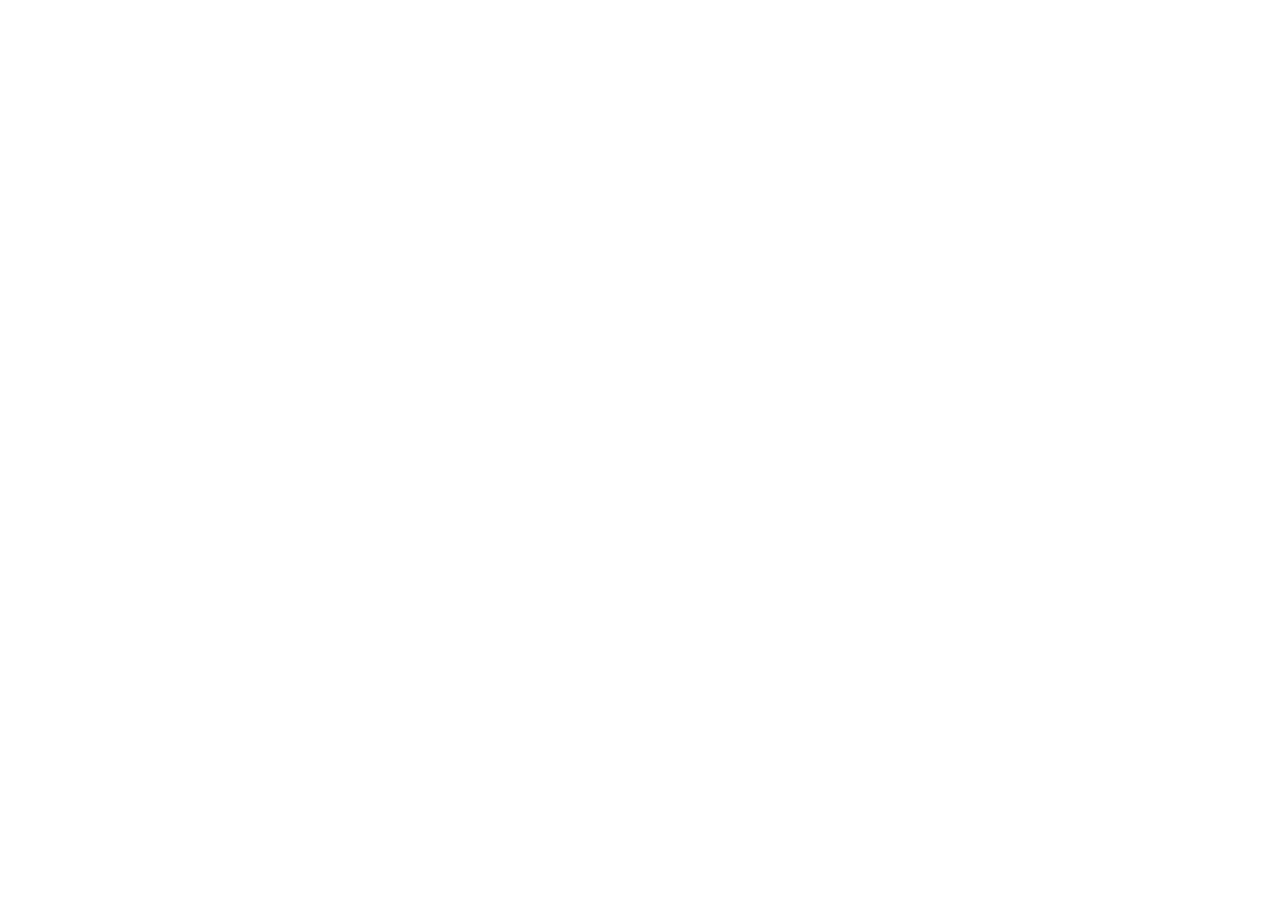
==== about.html @ 0ed460b7 "Init : création du dépôt, arborescence des fichiers et structure HTML de base" ====
<!DOCTYPE html>
<html lang="en">
<head>
    <meta charset="UTF-8">
    <meta name="viewport" content="width=device-width, initial-scale=1.0">
    <title>AfriTalent about</title>
    <link rel="stylesheet" href="https://cdn.jsdelivr.net/npm/bootstrap@5.3.8/dist/css/bootstrap.min.css">

</head>
<body>
      

    <script src="https://cdn.jsdelivr.net/npm/bootstrap@5.3.8/dist/js/bootstrap.bundle.min.js"></script>

    <script src="js/main.js"></script>
</body>
</html>
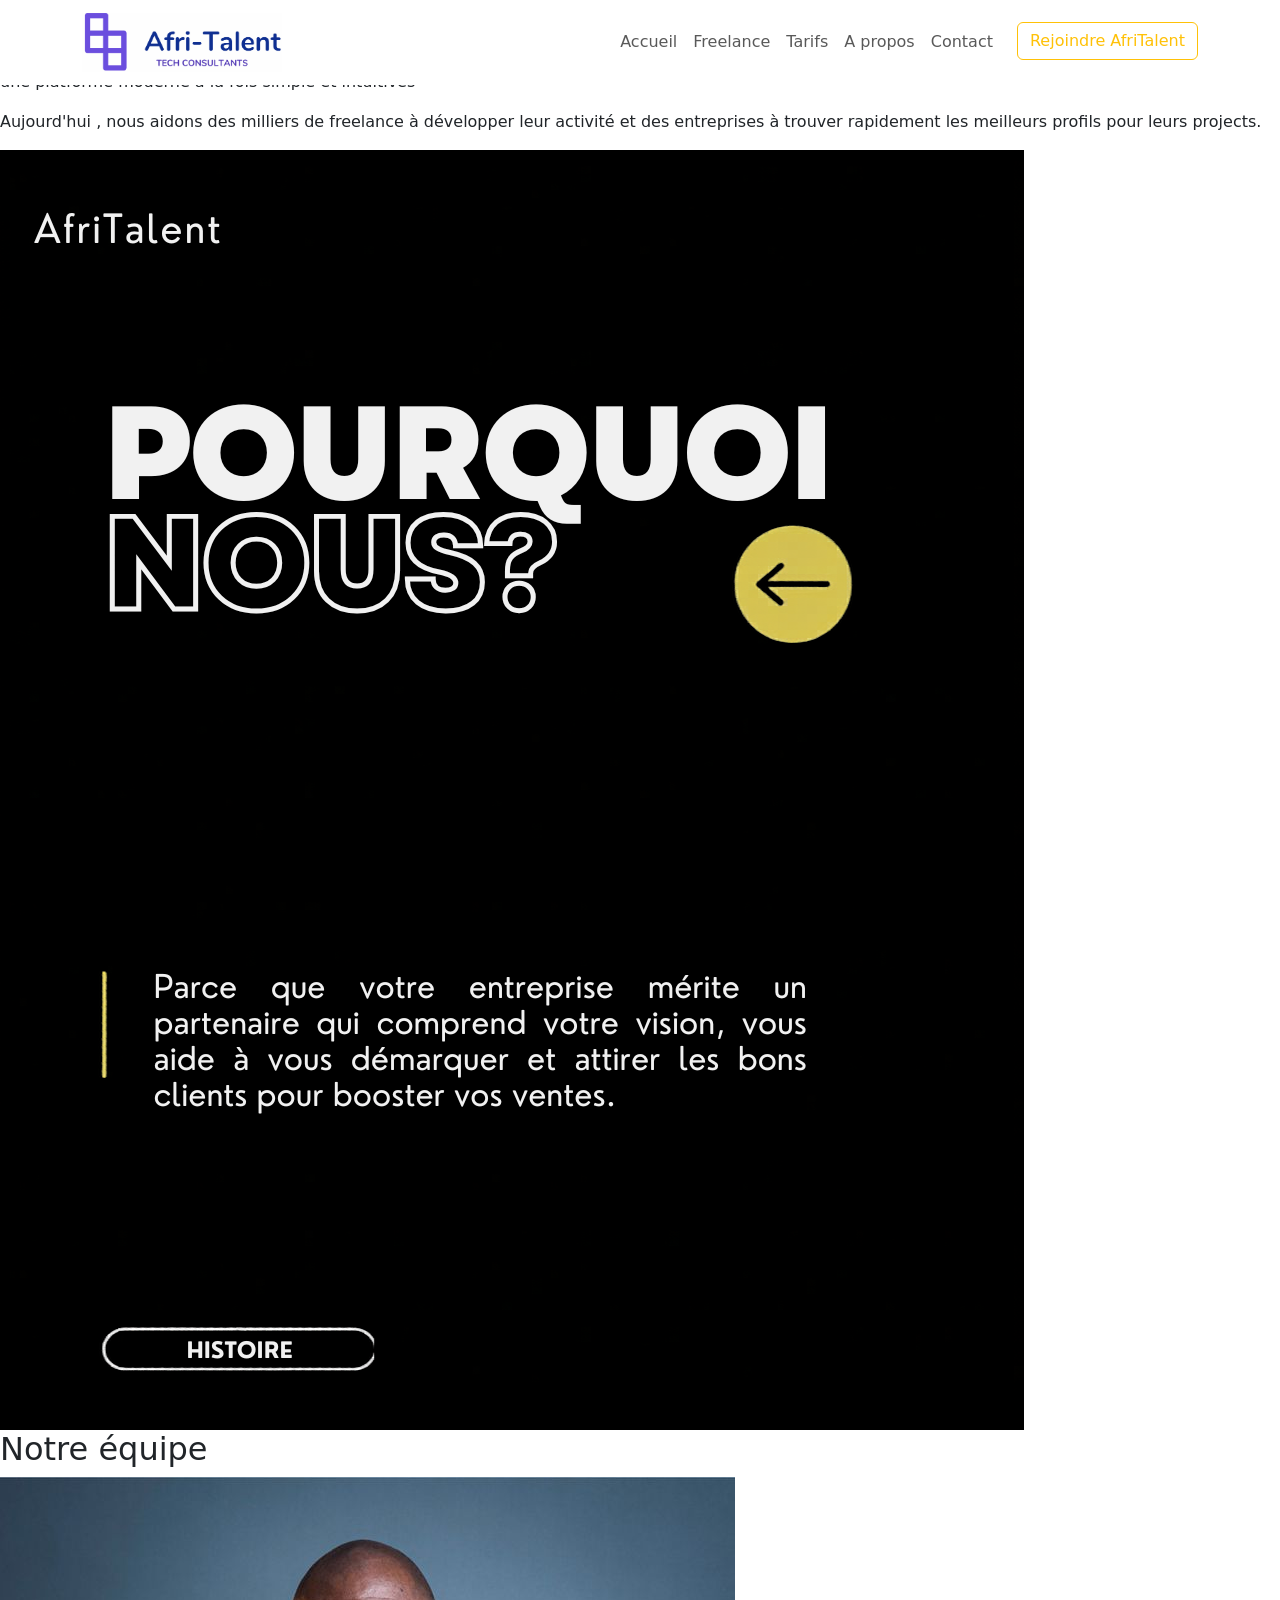
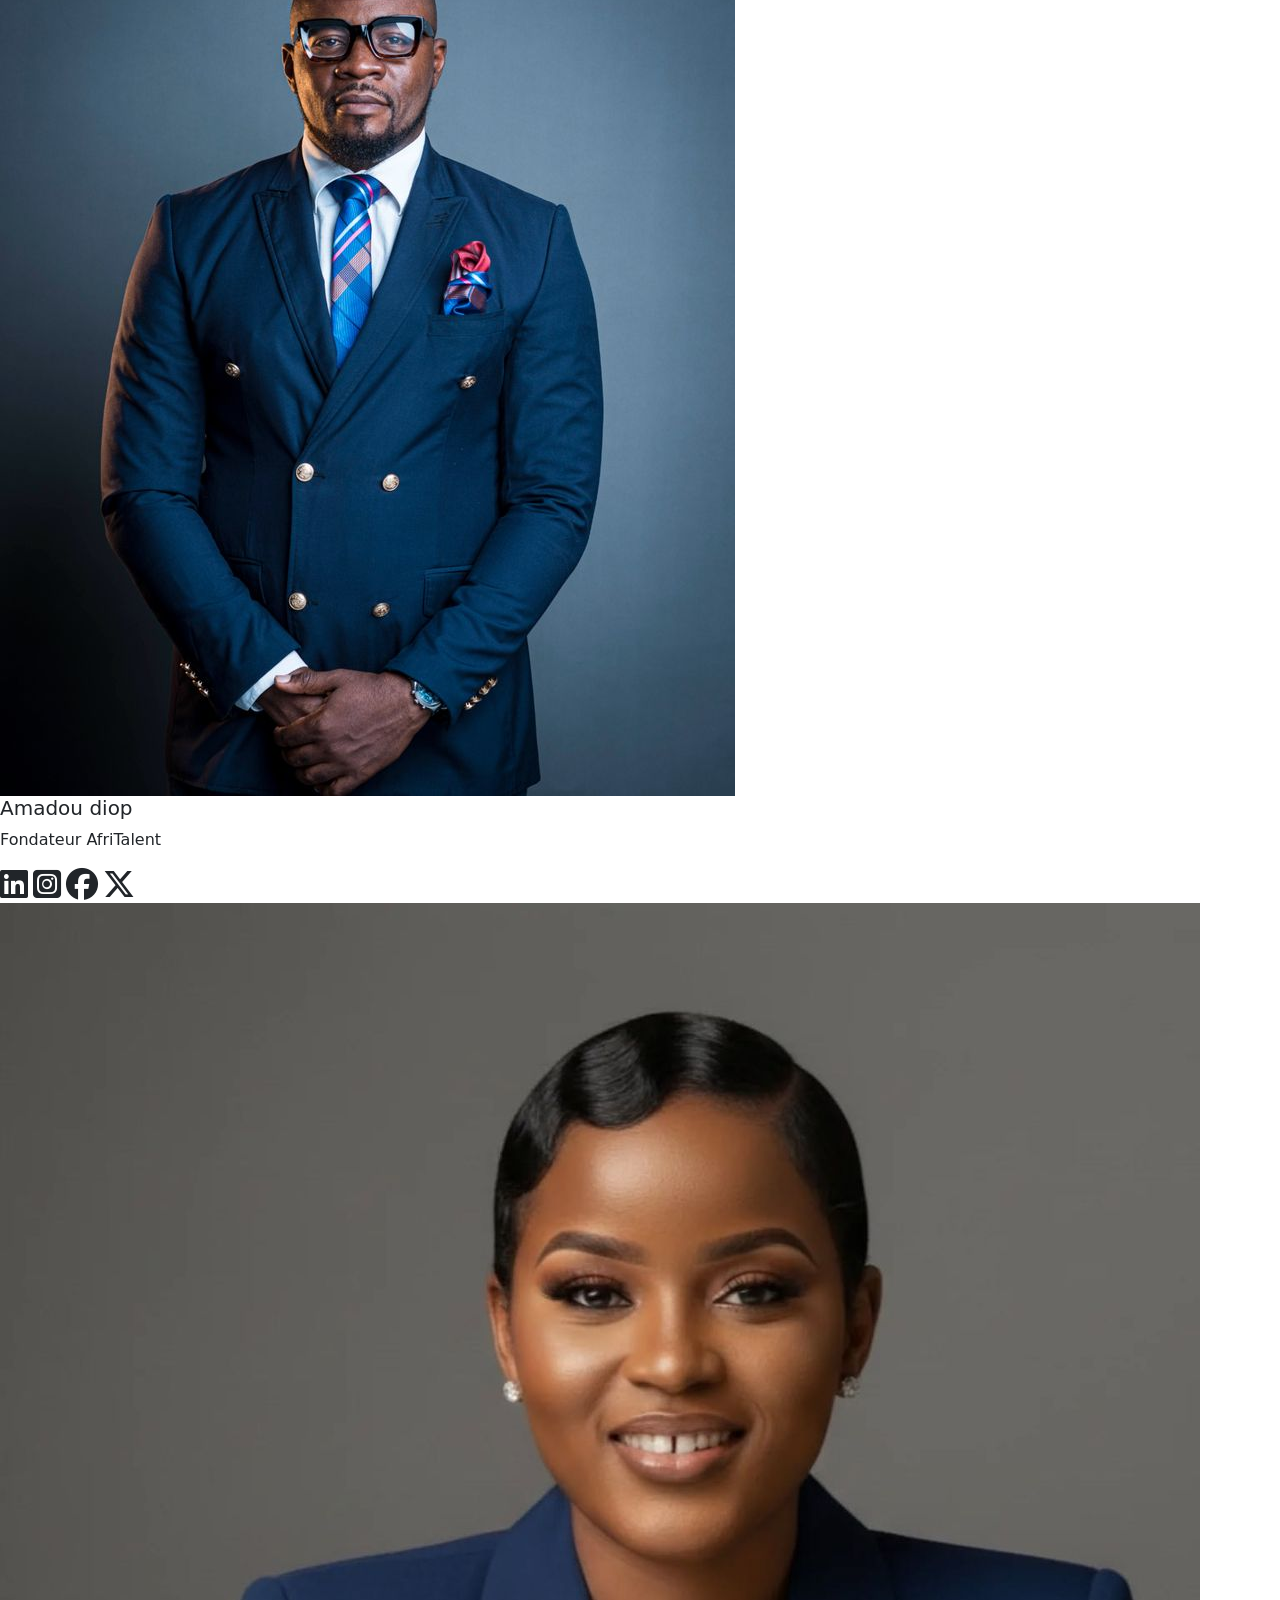
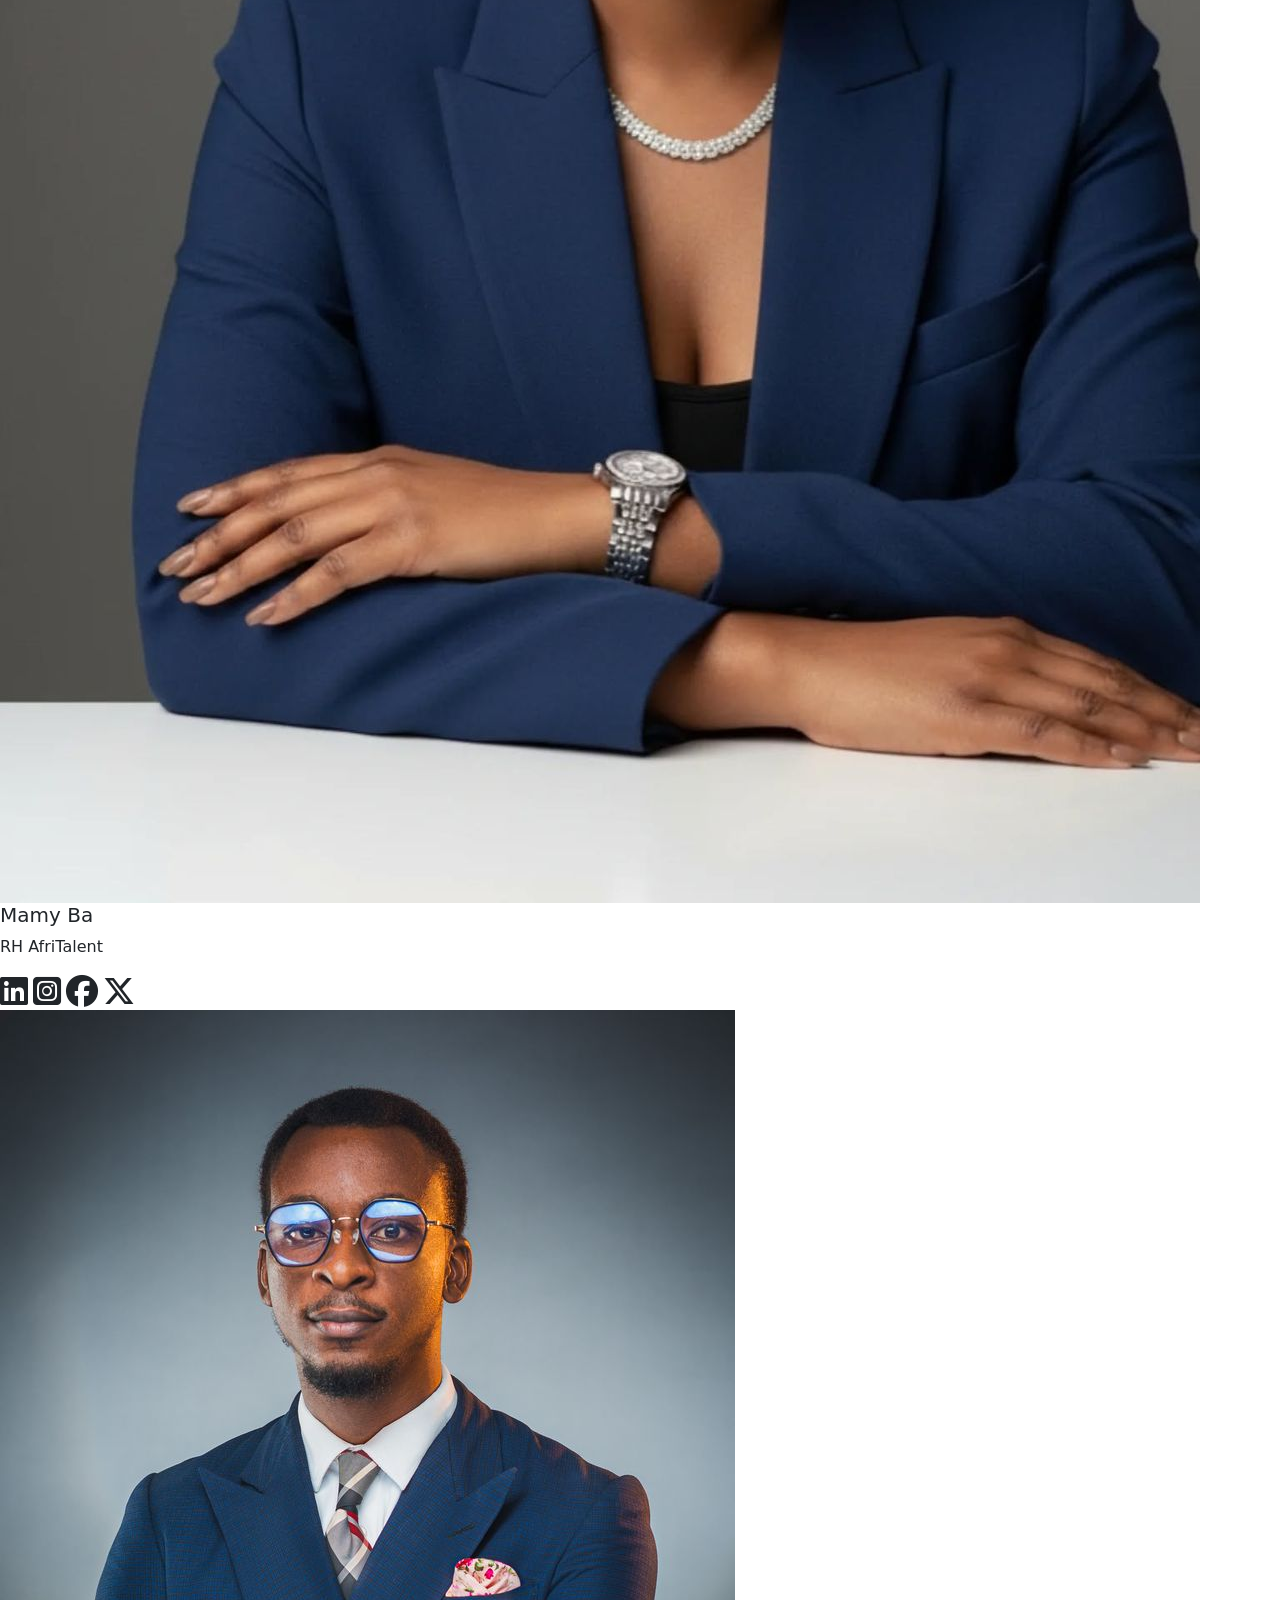
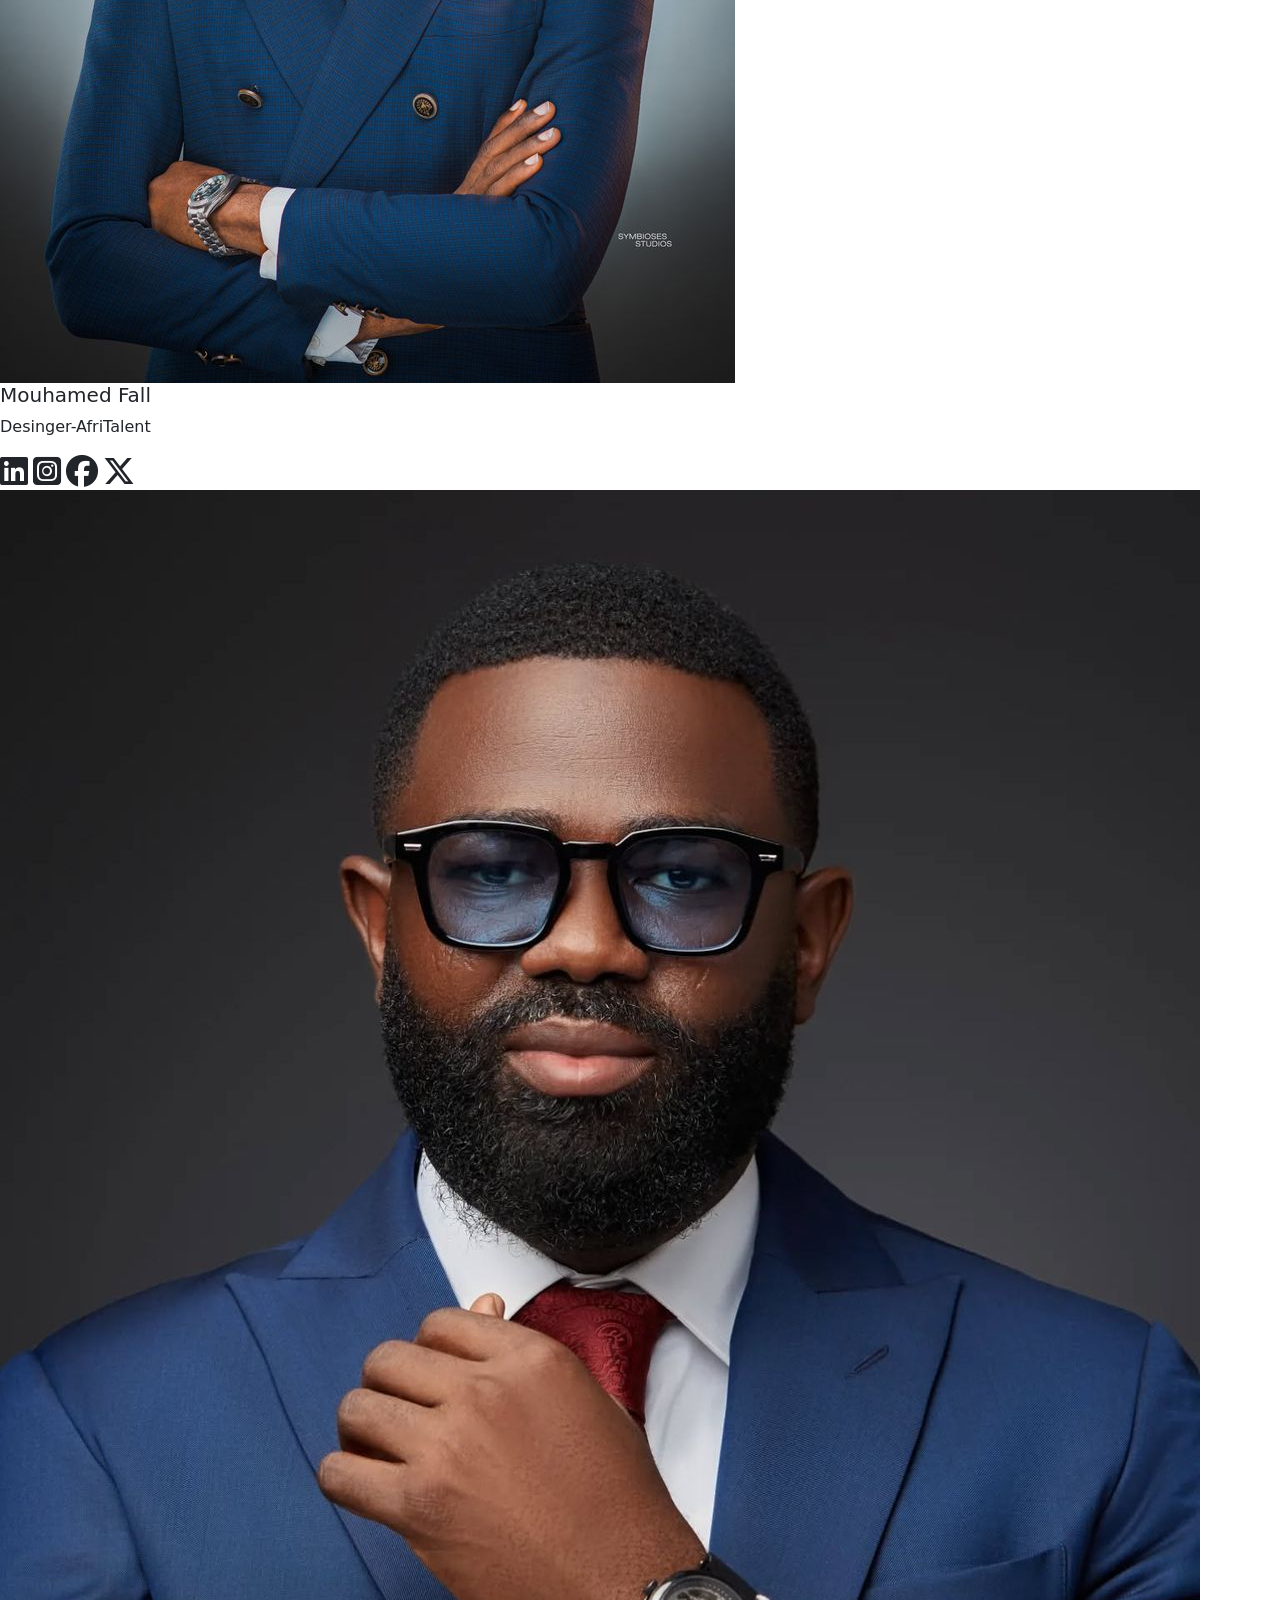
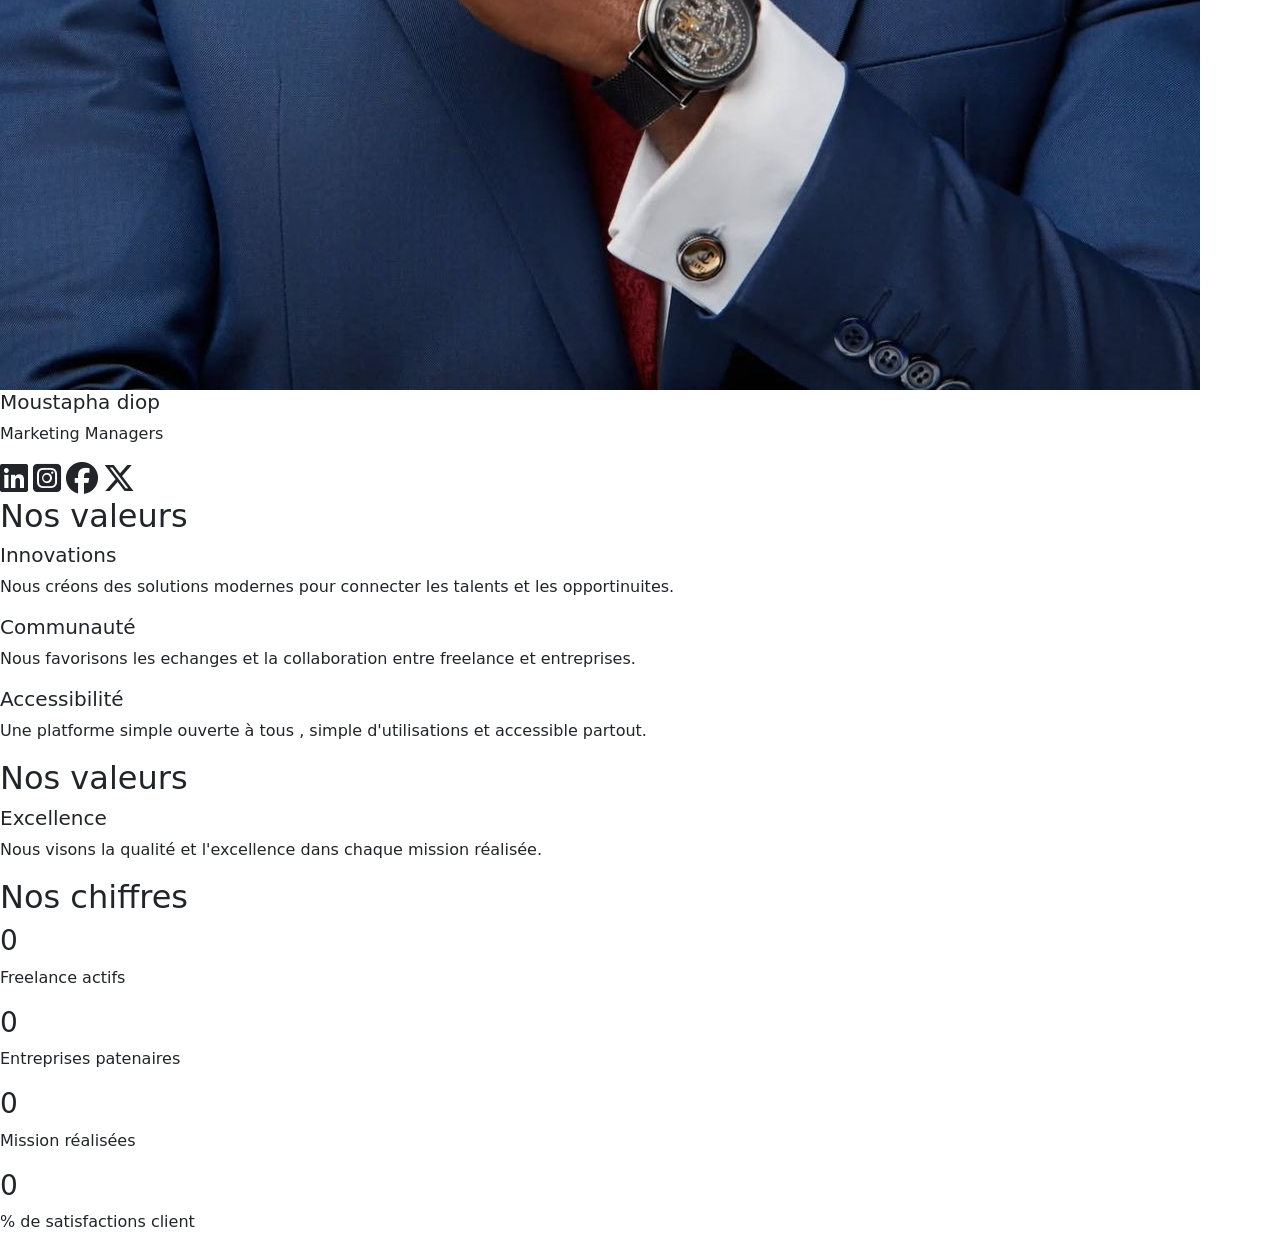
==== commit f9a03e86: "HTML: structure complete des 5 pages avec sections et contenu texte" ====
--- a/about.html
+++ b/about.html
@@ -1,17 +1,148 @@
 <!DOCTYPE html>
 <html lang="en">
+
 <head>
     <meta charset="UTF-8">
     <meta name="viewport" content="width=device-width, initial-scale=1.0">
     <title>AfriTalent about</title>
     <link rel="stylesheet" href="https://cdn.jsdelivr.net/npm/bootstrap@5.3.8/dist/css/bootstrap.min.css">
+    <link rel="stylesheet" href="https://cdnjs.cloudflare.com/ajax/libs/font-awesome/6.5.0/css/all.min.css">
+    <link rel="stylesheet" href="css/style.css">
+
 
 </head>
+<header>
+    <nav class="navbar navbar-expand-lg navbar-white bg-white fixed-top">
+            <div class="container">
+                <a class="navbar-brand" href="index.html">
+                    <img src="image/Tech business purple logo.PNG" alt="logo" width="200px" height="auto">
+                </a>
+
+                <button class="navbar-toggler" type="button" data-bs-toggle="collapse" data-bs-target="#navMenu"
+                    aria-controls="navMenu" aria-expanded="false" aria-label="Toggle navigation">
+                    <span class="navbar-toggler-icon"></span>
+                </button>
+                <div class="collapse navbar-collapse" id="navMenu">
+                    <ul class="navbar-nav ms-auto">
+
+                        <li class="nav-item"><a class="nav-link" href="index.html">Accueil</a></li>
+                        <li class="nav-item"><a class="nav-link" href="freelance.html">Freelance</a></li>
+                        <li class="nav-item"><a class="nav-link" href="tarifs.html">Tarifs</a></li>
+                        <li class="nav-item"><a class="nav-link" href="about.html">A propos</a></li>
+                        <li class="nav-item"><a class="nav-link" href="contact.html">Contact</a></li>
+                        <li class="nav-itiem ms-3">
+                            <a href="index.html" class="btn btn-outline-warning">Rejoindre AfriTalent</a>
+                        </li>
+                    </ul>
+                </div>
+            </div>
+        </nav>
+</header>
+<main> 
+<section class="notre-histoire">
+        <div>
+            <h2>Notre Histoire</h2>
+            <p>AfriTalent est né d'une ambition simple : permettre aux freelance d'avoir plus d'opportunités. Face aux difficultés de Visibilité des freelance, nous avons crée une platforme moderne à la fois simple et intuitives</p>
+            <p>Aujourd'hui , nous aidons des milliers de freelance à développer leur activité et des entreprises à trouver rapidement les meilleurs profils pour leurs projects.</p>
+        </div>
+        <div>
+            <img src="image/AfriTalent.png" alt="">
+        </div>
+    </section>
+    <section class="team">
+        <h2>Notre équipe</h2>
+        <div>
+            <img src="image/profil m 2.0 2.jpg" alt="">
+            <h5>Amadou diop</h5>
+            <p> Fondateur AfriTalent  </p>
+            <div>
+                                    <i class="fa-brands fa-linkedin fa-2x"></i>
+                                    <i class="fa-brands fa-square-instagram fa-2x"></i>
+                                    <i class="fa-brands fa-facebook fa-2x"></i>
+                                    <i class="fa-brands fa-x-twitter fa-2x"></i>
+            </div>
+            <div>
+            <img src="image/profil f 2.0.jpg" alt="">
+            <h5>Mamy Ba</h5>
+            <p> RH AfriTalent</p>
+            <div>
+                                    <i class="fa-brands fa-linkedin fa-2x"></i>
+                                    <i class="fa-brands fa-square-instagram fa-2x"></i>
+                                    <i class="fa-brands fa-facebook fa-2x"></i>
+                                    <i class="fa-brands fa-x-twitter fa-2x"></i>
+                                  
+            </div>
+            <div>
+            <img src="image/profil m 2.0.jpg" alt="">
+            <h5>Mouhamed Fall</h5>
+            <p> Desinger-AfriTalent  </p>
+            <div>
+                                    <i class="fa-brands fa-linkedin fa-2x"></i>
+                                    <i class="fa-brands fa-square-instagram fa-2x"></i>
+                                    <i class="fa-brands fa-facebook fa-2x"></i>
+                                    <i class="fa-brands fa-x-twitter fa-2x"></i>
+                                   
+            </div>
+            <div>
+            <img src="image/profil M (4).jpg" alt="">
+            <h5>Moustapha  diop</h5>
+            <p> Marketing Managers </p>
+            <div>
+                                    <i class="fa-brands fa-linkedin fa-2x"></i>
+                                    <i class="fa-brands fa-square-instagram fa-2x"></i>
+                                    <i class="fa-brands fa-facebook fa-2x"></i>
+                                    <i class="fa-brands fa-x-twitter fa-2x"></i>
+                                    
+            </div>
+        </div>
+    </section>
+    <section class="valeurs">
+        <h2>Nos valeurs</h2>
+        <div> 
+        <h5>Innovations</h5>
+        <p>Nous créons des solutions modernes pour connecter les talents et les opportinuites.</p>
+        </div>
+        <div> 
+        <h5>Communauté</h5>
+        <p>Nous favorisons les echanges et la collaboration entre freelance et entreprises.</p>
+        </div>
+       
+        <div> 
+        <h5>Accessibilité</h5>
+        <p>Une platforme simple ouverte à tous , simple d'utilisations et accessible partout.</p>
+        </div>
+        <h2>Nos valeurs</h2>
+        <div> 
+        <h5>Excellence</h5>
+        <p>Nous visons la qualité et l'excellence dans chaque mission réalisée.</p>
+        </div>
+    </section>
+    <main>  
+        <section class="stats">
+            <h2>Nos chiffres</h2>
+            <div>
+                <h3>0</h3>
+                <p>Freelance actifs</p>
+            </div>
+             <div>
+                <h3>0</h3>
+                <p>Entreprises patenaires</p>
+            </div>
+             <div>
+                <h3>0</h3>
+                <p>Mission réalisées</p>
+            </div>
+             <div>
+                <h3>0</h3>
+                <p>% de satisfactions client</p>
+            </div>
+        </section>
 <body>
-      
+    
 
-    <script src="https://cdn.jsdelivr.net/npm/bootstrap@5.3.8/dist/js/bootstrap.bundle.min.js"></script>
+            <script src="https://cdn.jsdelivr.net/npm/bootstrap@5.3.8/dist/js/bootstrap.bundle.min.js"></script>
 
-    <script src="js/main.js"></script>
+            <script src="js/main.js"></script>
 </body>
+
 </html>
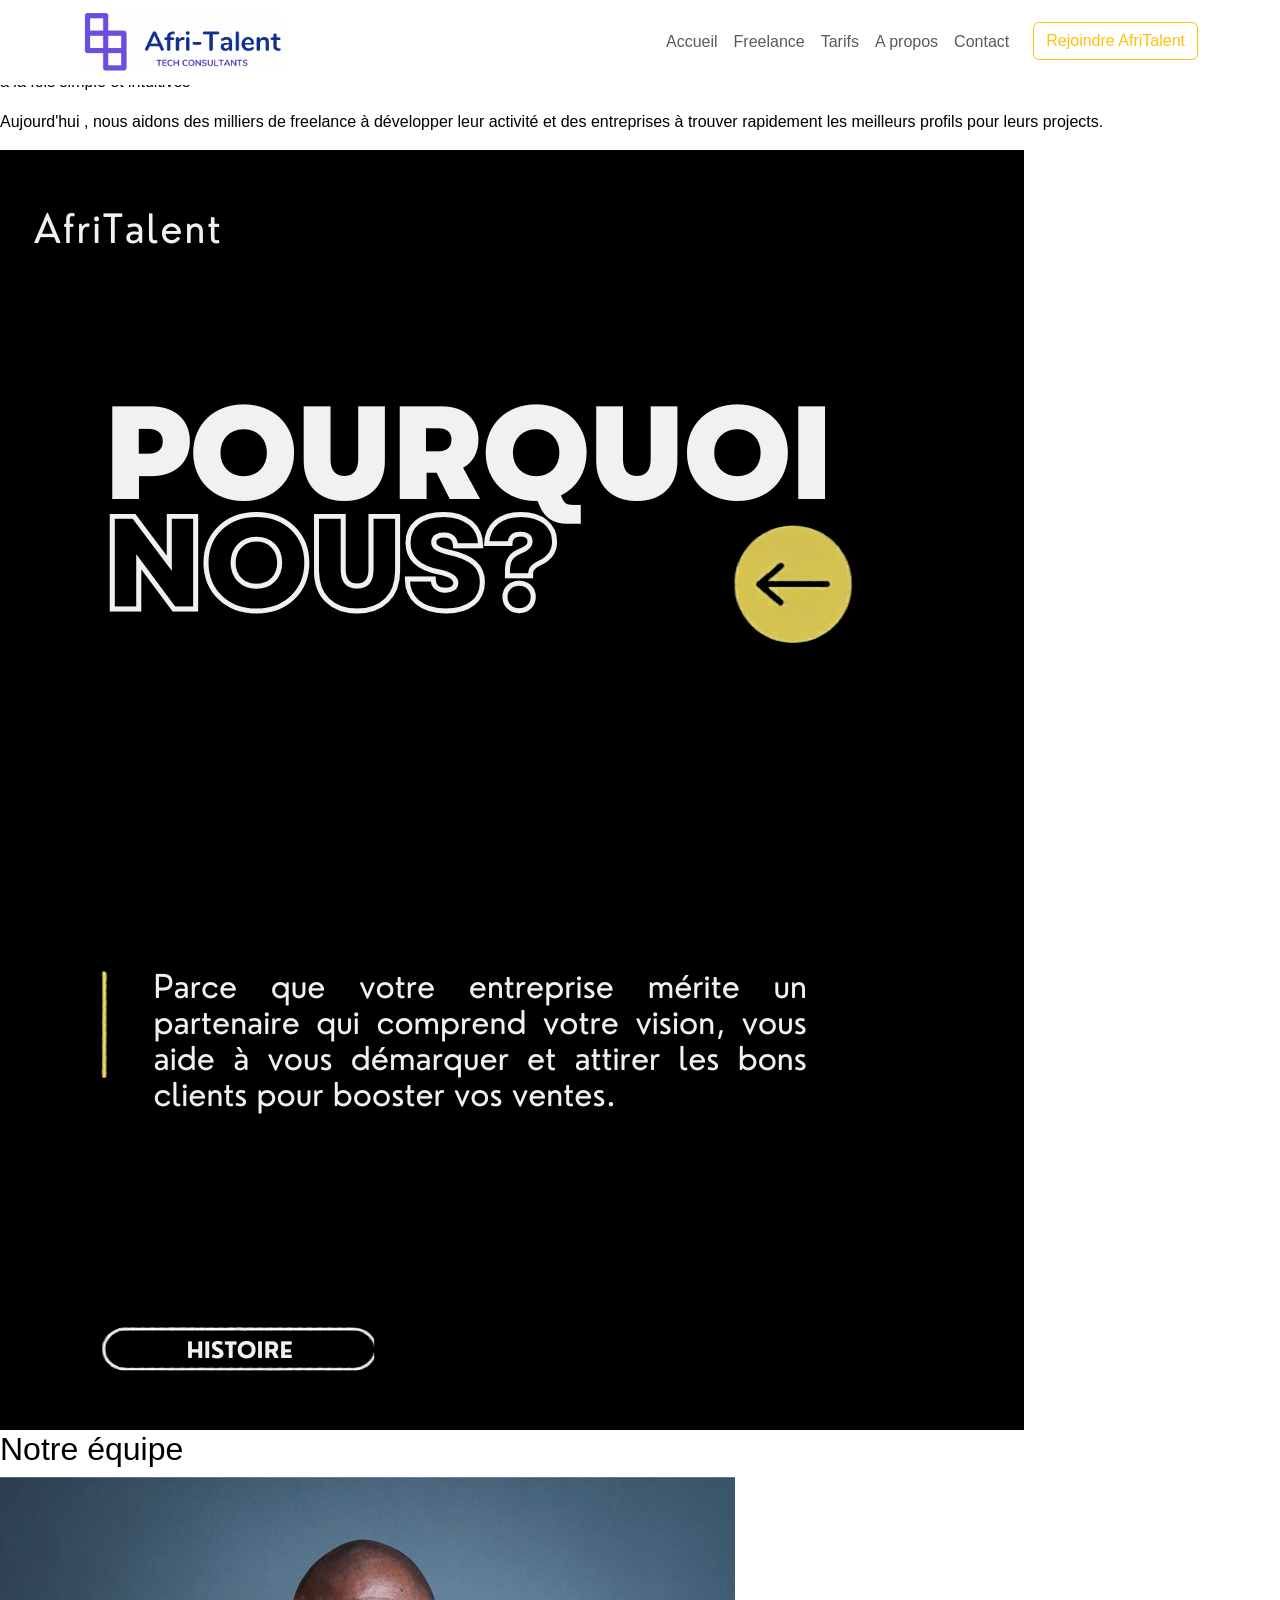
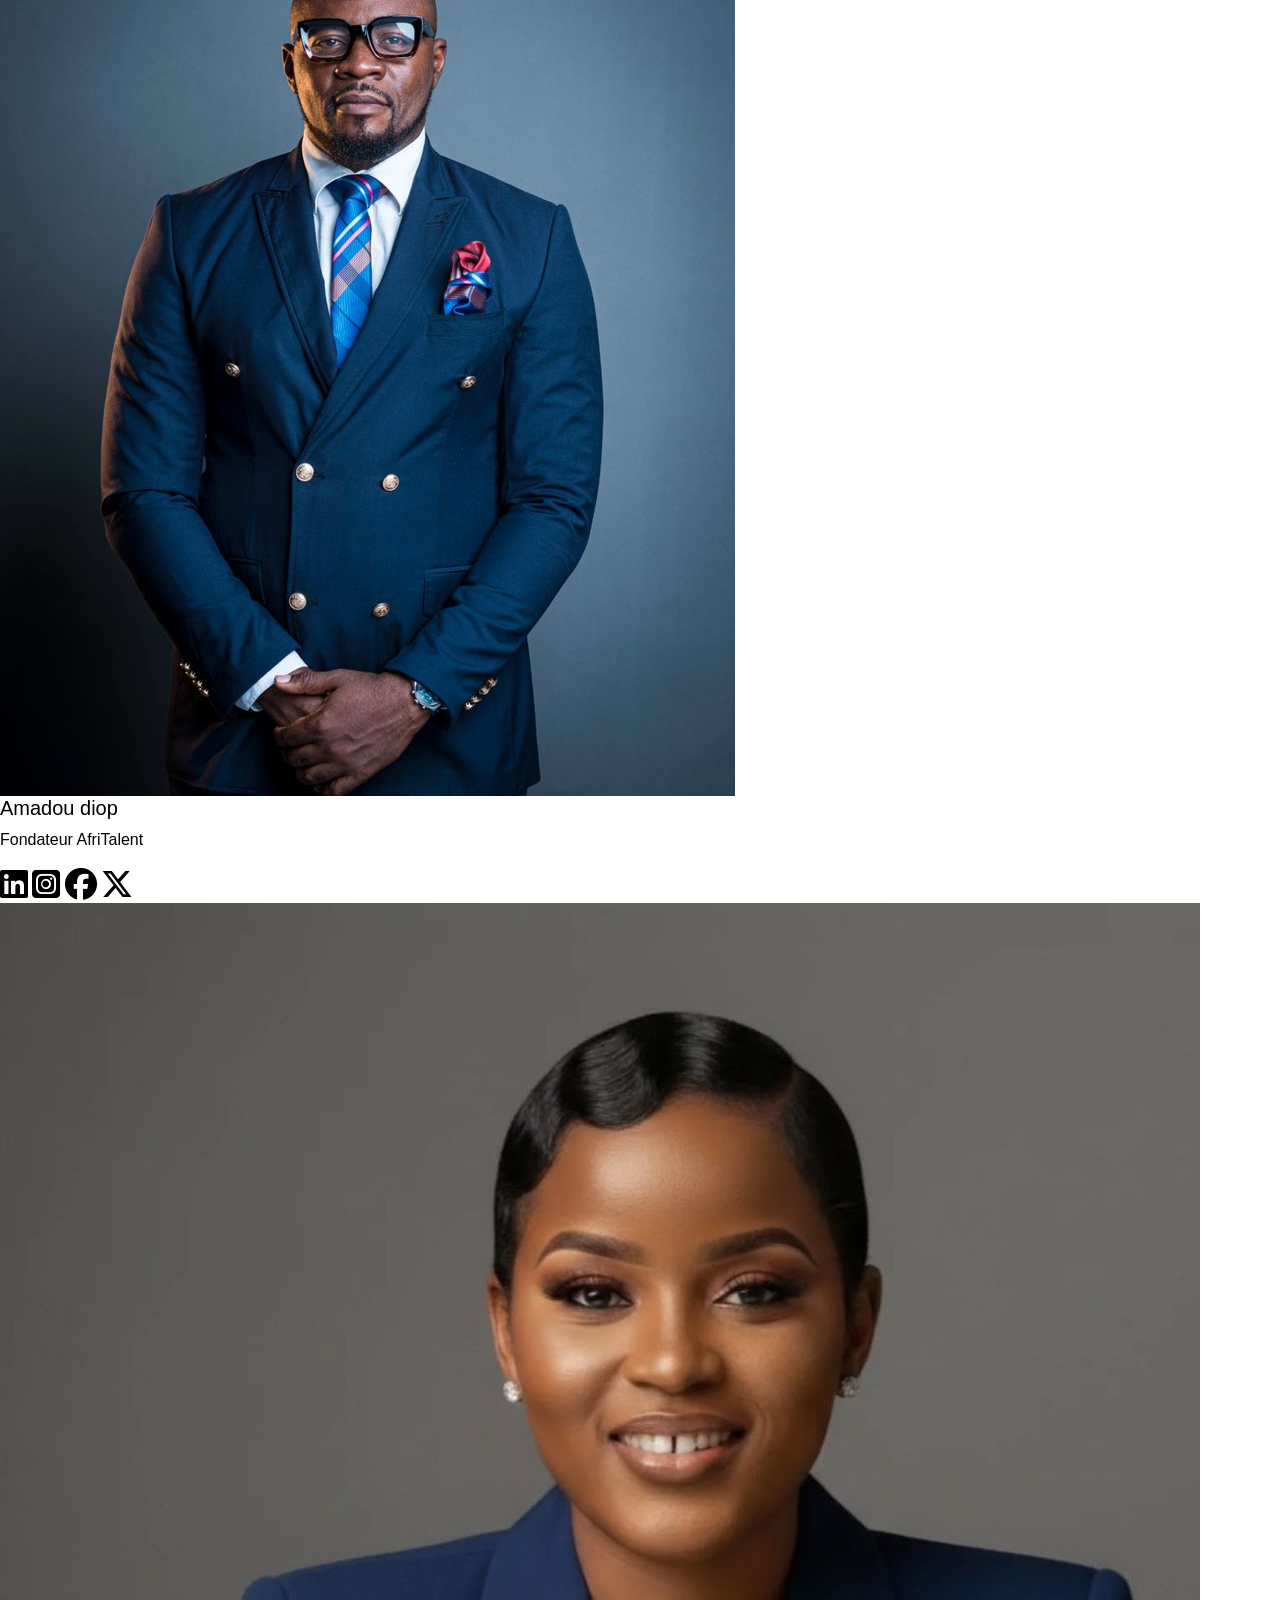
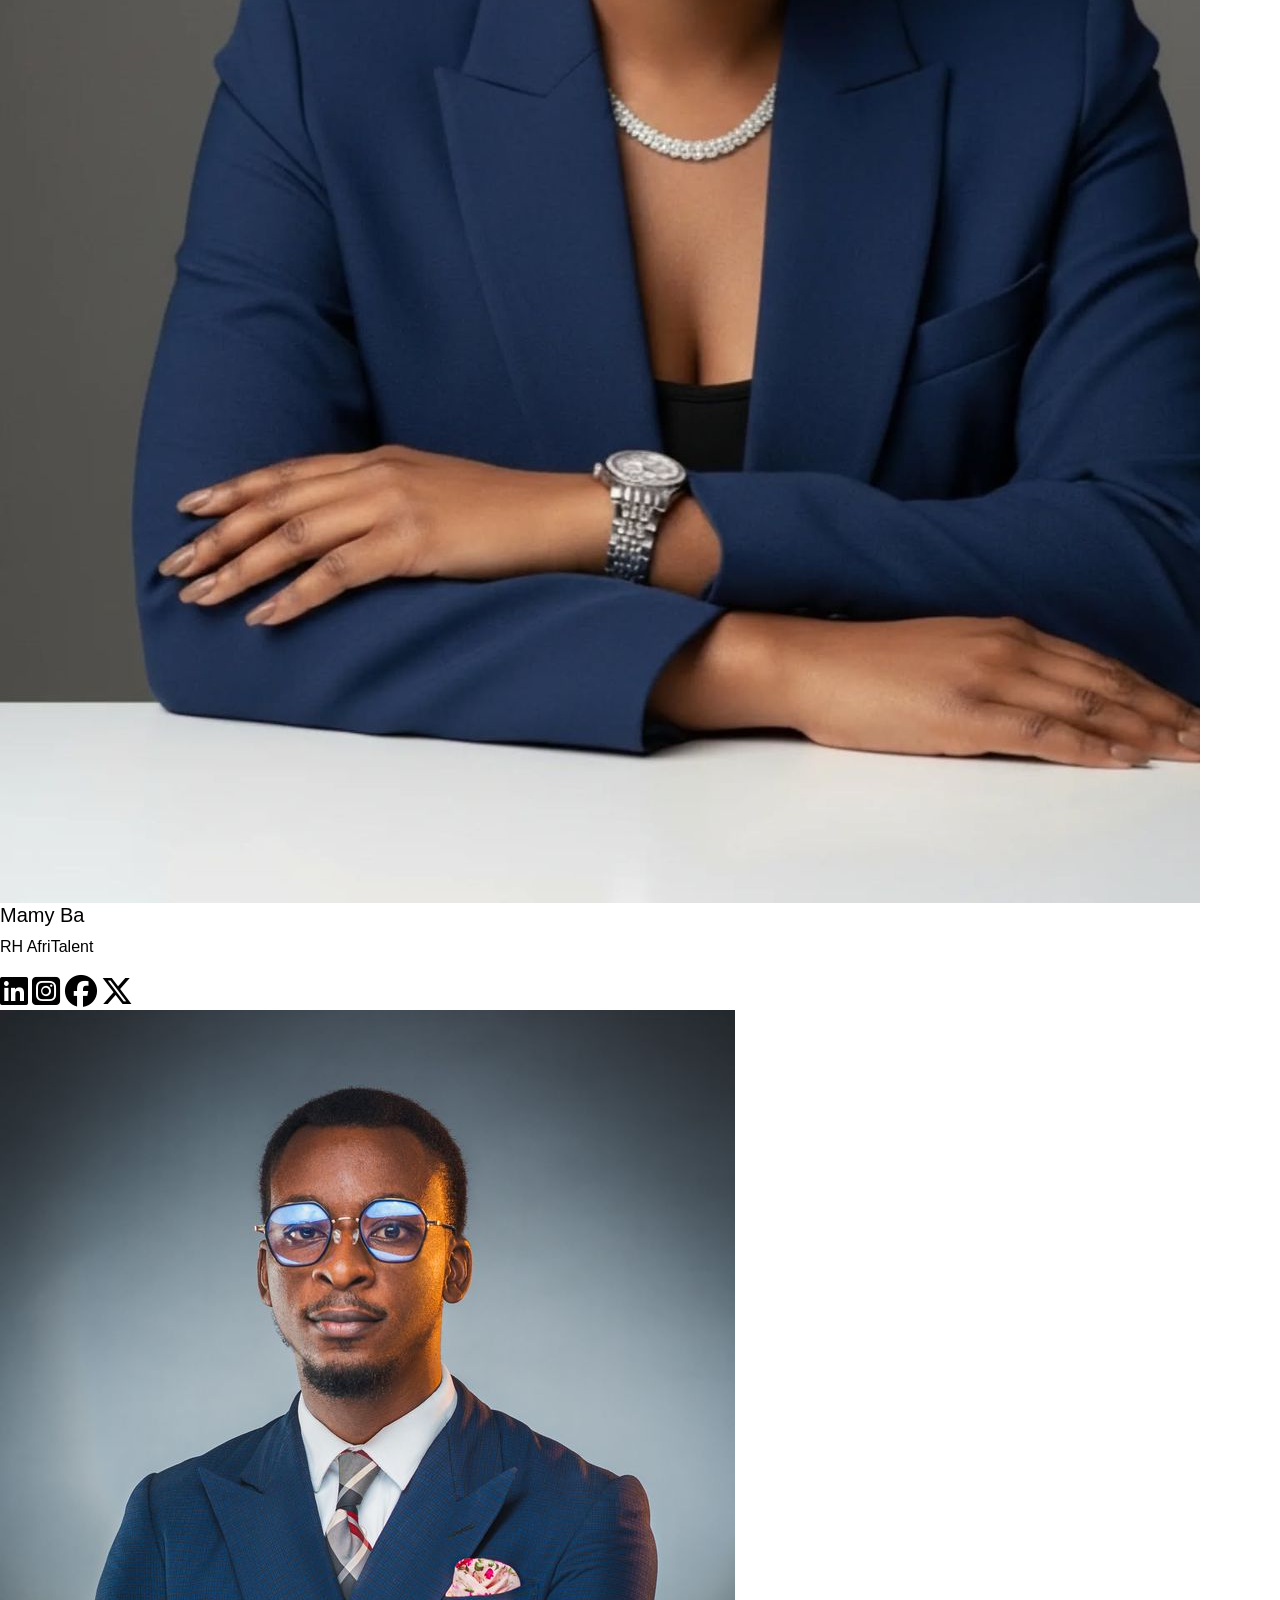
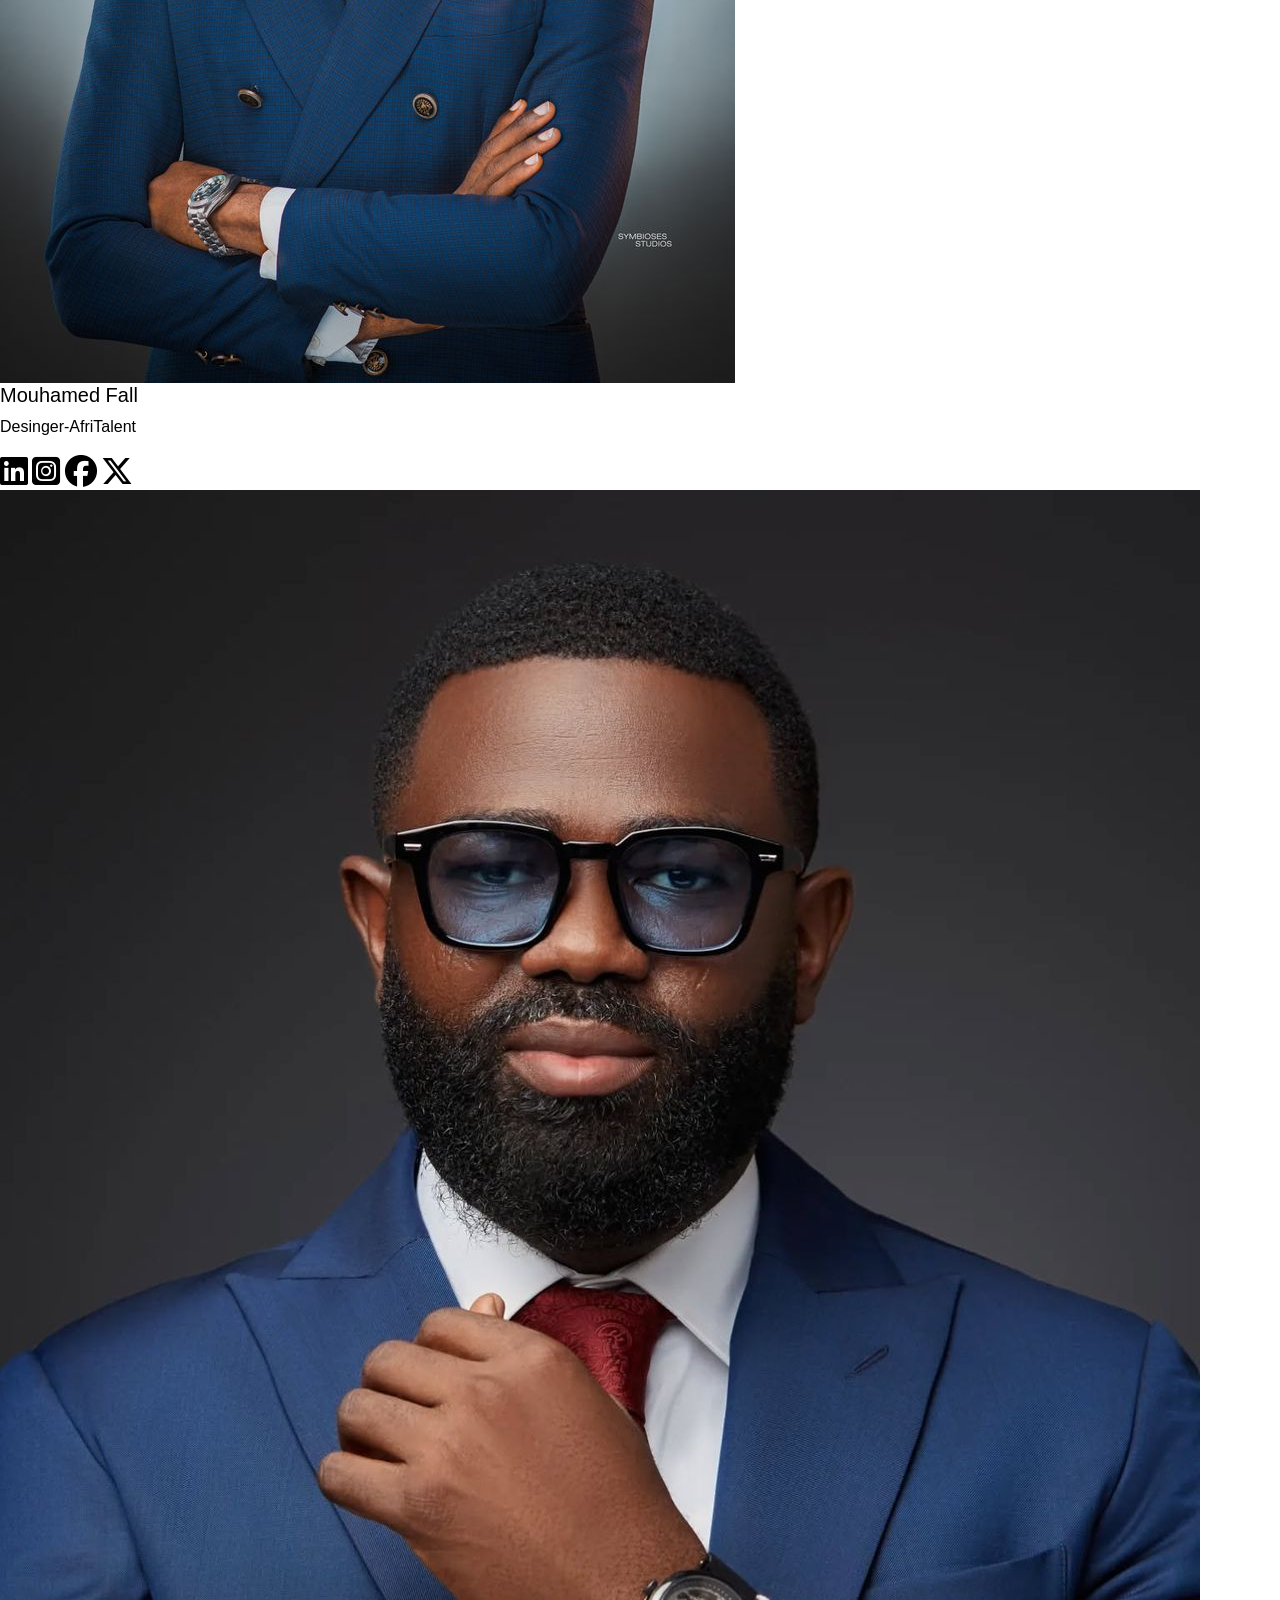
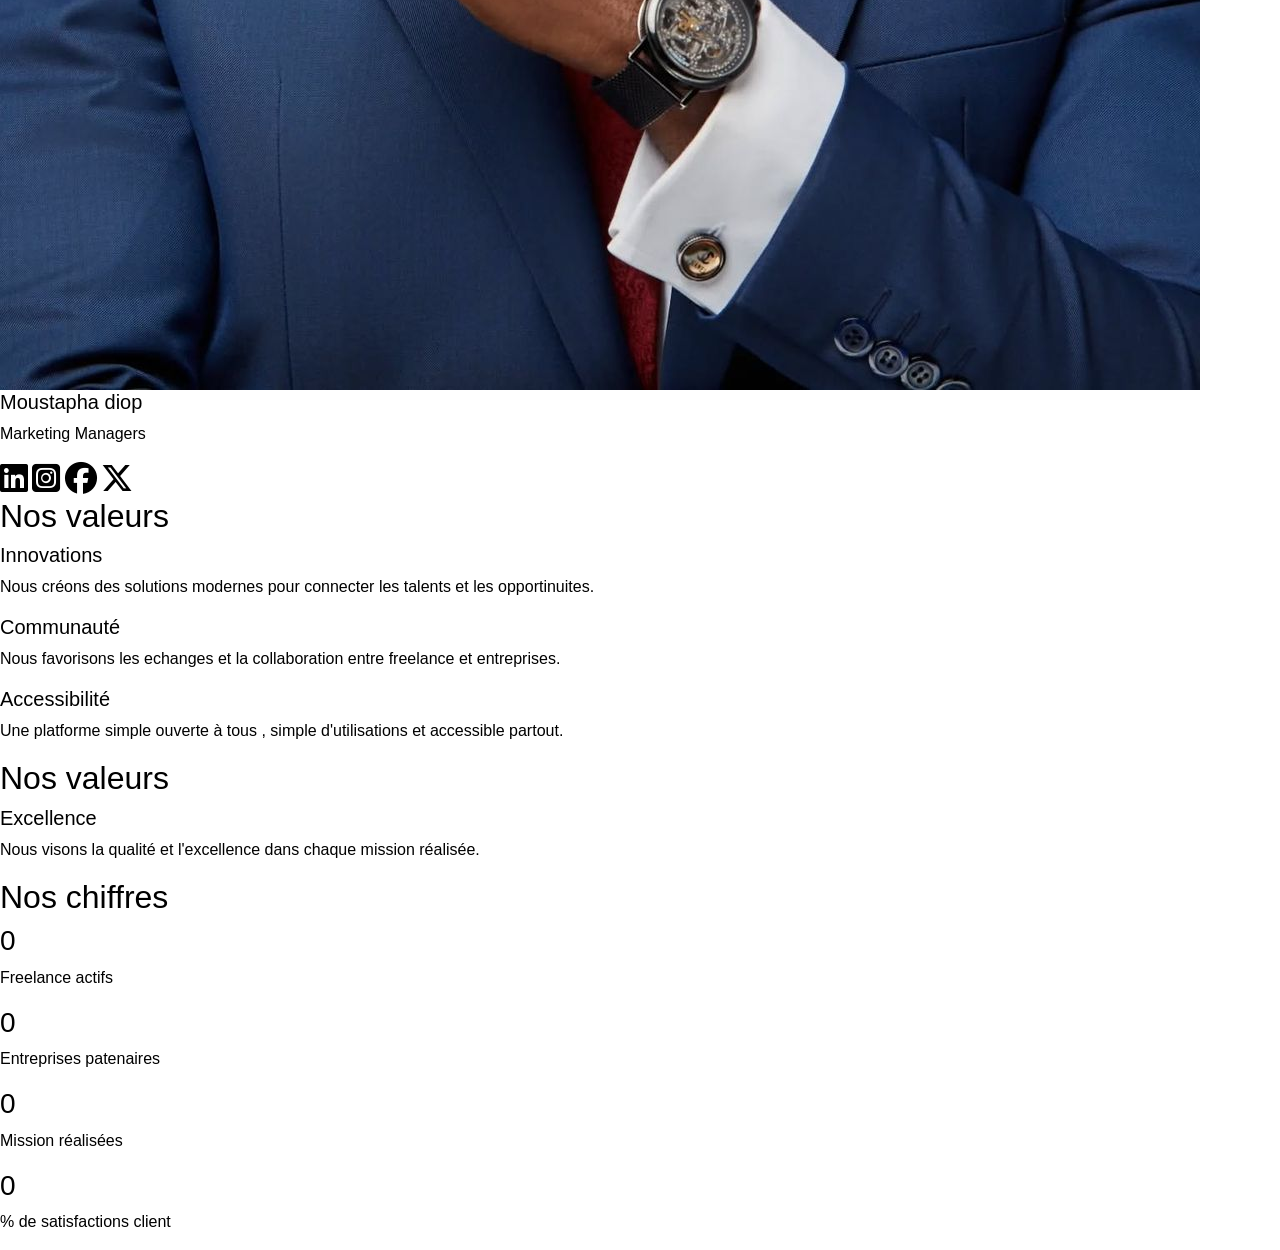
==== commit 38fd0a1e: "CSS:variables, typographie , layout géneral et styles de base" ====
--- a/about.html
+++ b/about.html
@@ -8,6 +8,12 @@
     <link rel="stylesheet" href="https://cdn.jsdelivr.net/npm/bootstrap@5.3.8/dist/css/bootstrap.min.css">
     <link rel="stylesheet" href="https://cdnjs.cloudflare.com/ajax/libs/font-awesome/6.5.0/css/all.min.css">
     <link rel="stylesheet" href="css/style.css">
+    <link rel="preconnect" href="https://fonts.googleapis.com">
+    <link rel="preconnect" href="https://fonts.gstatic.com" crossorigin>
+<link href="https://fonts.googleapis.com/css2?family=Montserrat:ital,wght@0,100..900;1,100..900&display=swap" rel="stylesheet">
+<link rel="preconnect" href="https://fonts.googleapis.com">
+<link rel="preconnect" href="https://fonts.gstatic.com" crossorigin>
+<link href="https://fonts.googleapis.com/css2?family=Montserrat:ital,wght@0,100..900;1,100..900&family=Sora:wght@100..800&display=swap" rel="stylesheet">
 
 
 </head>
--- a/css/style.css
+++ b/css/style.css
@@ -0,0 +1,26 @@
+*{
+    margin: 0;
+    padding: 0;
+    list-style: none;
+    box-sizing: border-box;
+
+    
+}
+:root{
+--text:#fffff;
+--primary:#ffff;
+--secondary:#000;
+--bg:#0f0f0f;
+--card:#1a1a1a;
+line-height: 1.6;
+}
+body{
+    font-family:'Monserrat',sans-serif;
+    color: var(--text);
+  
+    
+}
+h1,h2,h3{
+    font-family: 'Sora'sans-serif;
+}
+
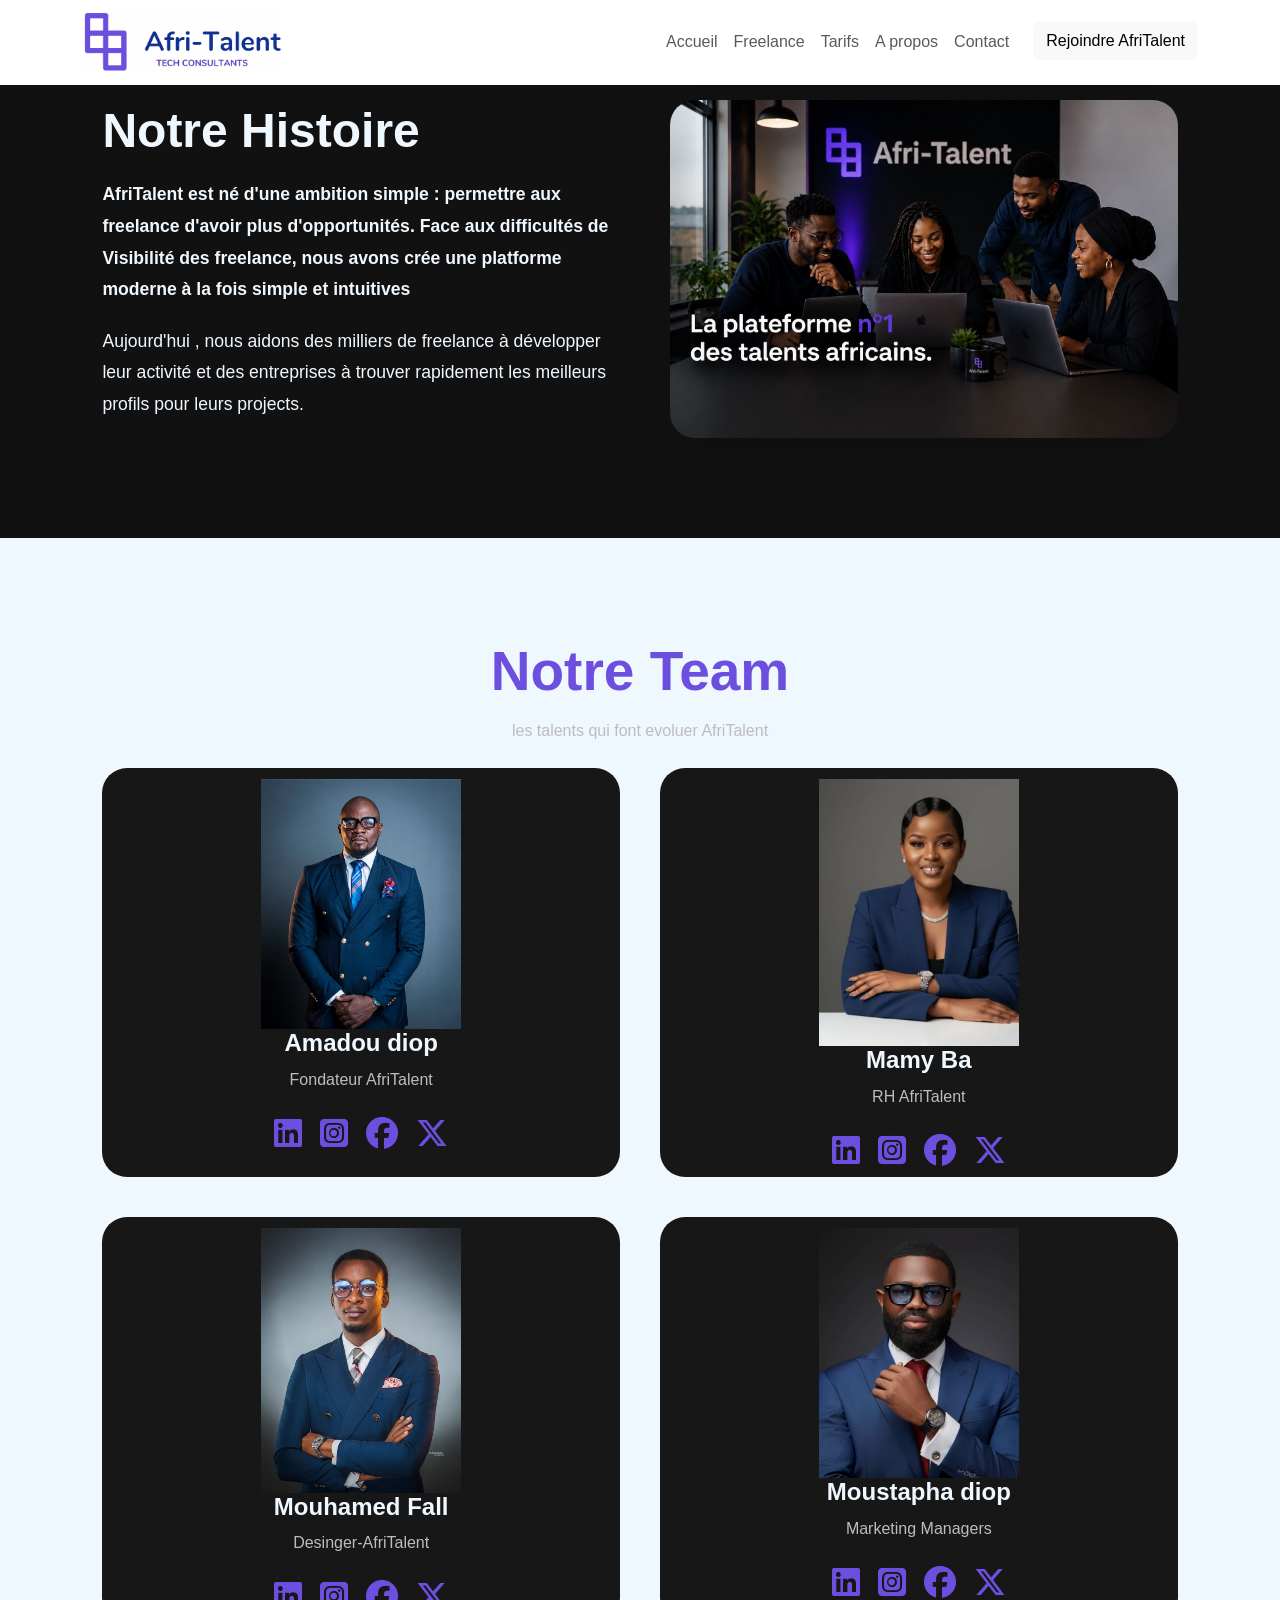
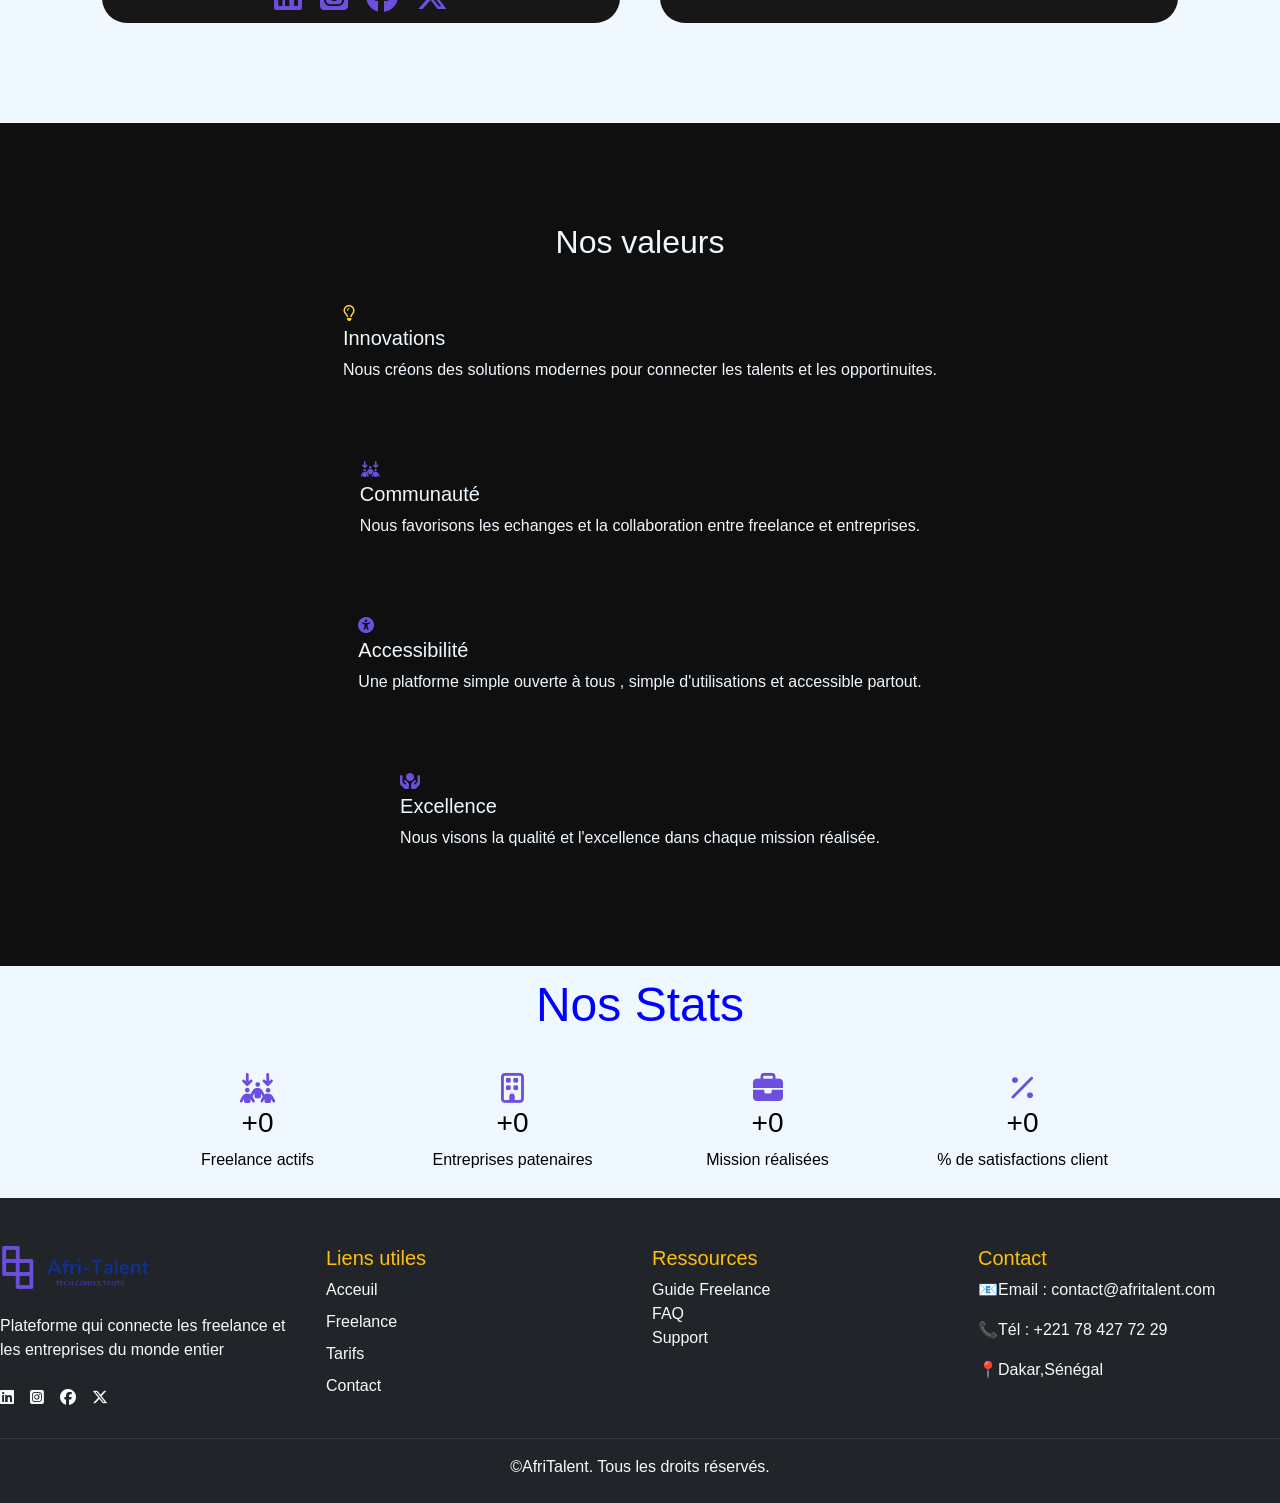
==== commit 047fa388: "CCS: responsive design mobile et tablette, media queries" ====
--- a/about.html
+++ b/about.html
@@ -10,145 +10,228 @@
     <link rel="stylesheet" href="css/style.css">
     <link rel="preconnect" href="https://fonts.googleapis.com">
     <link rel="preconnect" href="https://fonts.gstatic.com" crossorigin>
-<link href="https://fonts.googleapis.com/css2?family=Montserrat:ital,wght@0,100..900;1,100..900&display=swap" rel="stylesheet">
-<link rel="preconnect" href="https://fonts.googleapis.com">
-<link rel="preconnect" href="https://fonts.gstatic.com" crossorigin>
-<link href="https://fonts.googleapis.com/css2?family=Montserrat:ital,wght@0,100..900;1,100..900&family=Sora:wght@100..800&display=swap" rel="stylesheet">
+    <link href="https://fonts.googleapis.com/css2?family=Montserrat:ital,wght@0,100..900;1,100..900&display=swap"
+        rel="stylesheet">
+    <link rel="preconnect" href="https://fonts.googleapis.com">
+    <link rel="preconnect" href="https://fonts.gstatic.com" crossorigin>
+    <link
+        href="https://fonts.googleapis.com/css2?family=Montserrat:ital,wght@0,100..900;1,100..900&family=Sora:wght@100..800&display=swap"
+        rel="stylesheet">
 
 
 </head>
 <header>
     <nav class="navbar navbar-expand-lg navbar-white bg-white fixed-top">
-            <div class="container">
-                <a class="navbar-brand" href="index.html">
-                    <img src="image/Tech business purple logo.PNG" alt="logo" width="200px" height="auto">
-                </a>
-
-                <button class="navbar-toggler" type="button" data-bs-toggle="collapse" data-bs-target="#navMenu"
-                    aria-controls="navMenu" aria-expanded="false" aria-label="Toggle navigation">
-                    <span class="navbar-toggler-icon"></span>
-                </button>
-                <div class="collapse navbar-collapse" id="navMenu">
-                    <ul class="navbar-nav ms-auto">
-
-                        <li class="nav-item"><a class="nav-link" href="index.html">Accueil</a></li>
-                        <li class="nav-item"><a class="nav-link" href="freelance.html">Freelance</a></li>
-                        <li class="nav-item"><a class="nav-link" href="tarifs.html">Tarifs</a></li>
-                        <li class="nav-item"><a class="nav-link" href="about.html">A propos</a></li>
-                        <li class="nav-item"><a class="nav-link" href="contact.html">Contact</a></li>
-                        <li class="nav-itiem ms-3">
-                            <a href="index.html" class="btn btn-outline-warning">Rejoindre AfriTalent</a>
-                        </li>
-                    </ul>
-                </div>
-            </div>
-        </nav>
+        <div class="container">
+            <a class="navbar-brand" href="index.html">
+                <img src="image/Tech business purple logo.PNG" alt="logo" width="200px" height="auto">
+            </a>
+
+            <button class="navbar-toggler" type="button" data-bs-toggle="collapse" data-bs-target="#navMenu"
+                aria-controls="navMenu" aria-expanded="false" aria-label="Toggle navigation">
+                <span class="navbar-toggler-icon"></span>
+            </button>
+            <div class="collapse navbar-collapse" id="navMenu">
+                <ul class="navbar-nav ms-auto">
+
+                    <li class="nav-item"><a class="nav-link" href="index.html">Accueil</a></li>
+                    <li class="nav-item"><a class="nav-link" href="freelance.html">Freelance</a></li>
+                    <li class="nav-item"><a class="nav-link" href="tarifs.html">Tarifs</a></li>
+                    <li class="nav-item"><a class="nav-link" href="about.html">A propos</a></li>
+                    <li class="nav-item"><a class="nav-link" href="contact.html">Contact</a></li>
+                    <li class="nav-itiem ms-3">
+                        <a href="index.html" class="btn btn-light">Rejoindre AfriTalent</a>
+                    </li>
+                </ul>
+            </div>
+        </div>
+    </nav>
 </header>
-<main> 
-<section class="notre-histoire">
-        <div>
-            <h2>Notre Histoire</h2>
-            <p>AfriTalent est né d'une ambition simple : permettre aux freelance d'avoir plus d'opportunités. Face aux difficultés de Visibilité des freelance, nous avons crée une platforme moderne à la fois simple et intuitives</p>
-            <p>Aujourd'hui , nous aidons des milliers de freelance à développer leur activité et des entreprises à trouver rapidement les meilleurs profils pour leurs projects.</p>
-        </div>
-        <div>
-            <img src="image/AfriTalent.png" alt="">
+<main>
+    <section class="notre-histoire">
+        <div class="about-container">
+            <div class="about-text">  
+            <h2 >Notre Histoire</h2>
+            <p  class="subtitle">AfriTalent est né d'une ambition simple : permettre aux freelance d'avoir plus d'opportunités. Face aux
+                difficultés de Visibilité des freelance, nous avons crée une platforme moderne à la fois simple et
+                intuitives</p>
+            <p>Aujourd'hui , nous aidons des milliers de freelance à développer leur activité et des entreprises à
+                trouver rapidement les meilleurs profils pour leurs projects.</p>
+        </div>
+        <div class="about-image">
+            <img src="image/bg-3.png" alt="">
         </div>
     </section>
     <section class="team">
-        <h2>Notre équipe</h2>
-        <div>
-            <img src="image/profil m 2.0 2.jpg" alt="">
+        <h2>Notre Team</h2>
+        <p class="team-text">les talents qui font evoluer AfriTalent</p>
+        <div class="team-container"> 
+        <div class="card-team">
+            <img src="image/profil m 2.0 2.jpg" alt="" width="200px" height="auto">
             <h5>Amadou diop</h5>
-            <p> Fondateur AfriTalent  </p>
-            <div>
-                                    <i class="fa-brands fa-linkedin fa-2x"></i>
-                                    <i class="fa-brands fa-square-instagram fa-2x"></i>
-                                    <i class="fa-brands fa-facebook fa-2x"></i>
-                                    <i class="fa-brands fa-x-twitter fa-2x"></i>
-            </div>
-            <div>
-            <img src="image/profil f 2.0.jpg" alt="">
-            <h5>Mamy Ba</h5>
-            <p> RH AfriTalent</p>
-            <div>
-                                    <i class="fa-brands fa-linkedin fa-2x"></i>
-                                    <i class="fa-brands fa-square-instagram fa-2x"></i>
-                                    <i class="fa-brands fa-facebook fa-2x"></i>
-                                    <i class="fa-brands fa-x-twitter fa-2x"></i>
-                                  
-            </div>
-            <div>
-            <img src="image/profil m 2.0.jpg" alt="">
-            <h5>Mouhamed Fall</h5>
-            <p> Desinger-AfriTalent  </p>
-            <div>
-                                    <i class="fa-brands fa-linkedin fa-2x"></i>
-                                    <i class="fa-brands fa-square-instagram fa-2x"></i>
-                                    <i class="fa-brands fa-facebook fa-2x"></i>
-                                    <i class="fa-brands fa-x-twitter fa-2x"></i>
-                                   
-            </div>
-            <div>
-            <img src="image/profil M (4).jpg" alt="">
-            <h5>Moustapha  diop</h5>
-            <p> Marketing Managers </p>
-            <div>
-                                    <i class="fa-brands fa-linkedin fa-2x"></i>
-                                    <i class="fa-brands fa-square-instagram fa-2x"></i>
-                                    <i class="fa-brands fa-facebook fa-2x"></i>
-                                    <i class="fa-brands fa-x-twitter fa-2x"></i>
-                                    
-            </div>
-        </div>
+            <p> Fondateur AfriTalent </p>
+            <div class="icons-about">
+                <i class="fa-brands fa-linkedin fa-2x"></i>
+                <i class="fa-brands fa-square-instagram fa-2x"></i>
+                <i class="fa-brands fa-facebook fa-2x"></i>
+                <i class="fa-brands fa-x-twitter fa-2x"></i>
+            </div>
+            </div>
+            <div class="card-team">
+                <img src="image/profil f 2.0.jpg" alt="" width="200px" height="auto">
+                <h5>Mamy Ba</h5>
+                <p> RH AfriTalent</p>
+                <div class="icons-about">
+                    <i class="fa-brands fa-linkedin fa-2x"></i>
+                    <i class="fa-brands fa-square-instagram fa-2x"></i>
+                    <i class="fa-brands fa-facebook fa-2x"></i>
+                    <i class="fa-brands fa-x-twitter fa-2x"></i>
+
+                </div>
+                </div>
+                <div class="card-team">
+                    <img src="image/profil m 2.0.jpg" alt="" width="200px" height="auto">
+                    <h5>Mouhamed Fall</h5>
+                    <p> Desinger-AfriTalent </p>
+                    <div class="icons-about">
+                        <i class="fa-brands fa-linkedin fa-2x"></i>
+                        <i class="fa-brands fa-square-instagram fa-2x"></i>
+                        <i class="fa-brands fa-facebook fa-2x"></i>
+                        <i class="fa-brands fa-x-twitter fa-2x"></i>
+
+                    </div>
+                    </div>
+                    <div class="card-team">
+                        <img src="image/profil M (4).jpg" alt="" width="200px" height="auto">
+                        <h5>Moustapha diop</h5>
+                        <p> Marketing Managers </p>
+                        <div class="icons-about" >
+                            <i class="fa-brands fa-linkedin fa-2x"></i>
+                            <i class="fa-brands fa-square-instagram fa-2x"></i>
+                            <i class="fa-brands fa-facebook fa-2x"></i>
+                            <i class="fa-brands fa-x-twitter fa-2x"></i>
+
+                        </div>
+                        </div>
+                    </div>
+                   
     </section>
     <section class="valeurs">
         <h2>Nos valeurs</h2>
-        <div> 
-        <h5>Innovations</h5>
-        <p>Nous créons des solutions modernes pour connecter les talents et les opportinuites.</p>
-        </div>
-        <div> 
-        <h5>Communauté</h5>
-        <p>Nous favorisons les echanges et la collaboration entre freelance et entreprises.</p>
+        <div class="container-text"> 
+        <div>
+            <div><i class="fa-regular fa-lightbulb" style="color: rgb(255, 212, 59);"></i></div>
+            <h5>Innovations</h5>
+            <p>Nous créons des solutions modernes pour connecter les talents et les opportinuites.</p>
+        </div>
+        <div>
+            <div><i class="fa-solid fa-arrows-down-to-people"></i></div>
+            <h5>Communauté</h5>
+            <p>Nous favorisons les echanges et la collaboration entre freelance et entreprises.</p>
+        </div>
+
+        <div>
+            <div> <i class="fa-solid fa-universal-access"></i></div>
+            <h5>Accessibilité</h5>
+            <p>Une platforme simple ouverte à tous , simple d'utilisations et accessible partout.</p>
         </div>
        
-        <div> 
-        <h5>Accessibilité</h5>
-        <p>Une platforme simple ouverte à tous , simple d'utilisations et accessible partout.</p>
-        </div>
-        <h2>Nos valeurs</h2>
-        <div> 
-        <h5>Excellence</h5>
-        <p>Nous visons la qualité et l'excellence dans chaque mission réalisée.</p>
+        <div>
+            <div><i class="fa-solid fa-hands-holding-circle"></i></div>
+            <h5>Excellence</h5>
+            <p>Nous visons la qualité et l'excellence dans chaque mission réalisée.</p>
+        </div>
         </div>
     </section>
-    <main>  
+    
         <section class="stats">
-            <h2>Nos chiffres</h2>
-            <div>
-                <h3>0</h3>
+            <div class="container">  
+            <h2 class="tt-stats">Nos Stats</h2>
+            <div class="grid-stats"> 
+
+            <div class="card-stats">
+              <div class="icon-hero"><i class="fa-solid fa-arrows-down-to-people"></i></div>
+                <h3>+0</h3>
                 <p>Freelance actifs</p>
             </div>
-             <div>
-                <h3>0</h3>
+<div class="card-stats">
+    <div class="icon-hero" ><i class="fa-regular fa-building"></i></div>
+                <h3>+0</h3>
                 <p>Entreprises patenaires</p>
-            </div>
-             <div>
-                <h3>0</h3>
+            </div >
+            <div class="card-stats"> 
+                <div class="icon-hero"><i class="fa-solid fa-briefcase"></i></div>
+                <h3>+0</h3>
                 <p>Mission réalisées</p>
             </div>
-             <div>
-                <h3>0</h3>
+            <div class="card-st"> 
+                <div> <i class="fa-regular fa-percent"></i></div>
+                <h3>+0</h3>
                 <p>% de satisfactions client</p>
             </div>
+             </div>
+              </div>
         </section>
-<body>
-    
+</main>
+                            <footer class="bg-dark text-light pt-5 pb-4">
+                                <div class="footer-container">
+                                    <div class="row *"> 
+                                        <div class="col-md-3 " >  
+                                            <div class="d-flex align-items-center gap-3 mb-4">  
+                                            <a href="index.html" class="d-flex align-items-center gap-2">
+                                                <img src="image/Tech_business_purple_logo-removebg-preview.png" alt="" width="150px" height="auto">
+                                            </a>
+                                            </div>
+                                   
+                                    <p>
+                                        Plateforme qui connecte les freelance et les entreprises du monde entier
+                                    </p>
+                                    <div class="d-flex align-items-center gap-3 mt-4">
+                                        <a href="" class="text-light"><i class="fa-brands fa-linkedin fa-1x"></i></a>
+                                        <a href="" class="text-light" ><i class="fa-brands fa-square-instagram fa-1x"></i></a>
+                                        <a href="" class="text-light"><i class="fa-brands fa-facebook fa-1x"></i></a>
+                                        <a href="" class="text-light"> <i class="fa-brands fa-x-twitter fa-1x"></i></a>
+
+                                    </div>
+                                    </div>
+                                    
+                                    <div class="col-md-3 ">
+                                        <h5 class="text-warning">Liens utiles</h5>
+                                        <ul class="list-unstyled">
+                                            <li class="mb-2"><a href="index.html" class="text-light text-decoration-none">Acceuil</a></li>
+                                            <li class="mb-2"><a href="freelance.html" class="text-light text-decoration-none">Freelance</a></li>
+                                            <li class="mb-2"><a href="tarifs.html" class="text-light text-decoration-none">Tarifs</a></li>
+                                            <li class="mb-2"><a href="contact.html" class="text-light text-decoration-none">Contact</a></li>
+                                        </ul>
+                                    </div>
+                                    <div class="col-md-3 ">
+                                        <h5 class="text-warning">Ressources</h5>
+                                        <ul class="list-unstyled">
+                                            <li><a href="freelance.html"  class="text-light text-decoration-none">Guide Freelance</a></li>
+                                            <li><a href="about.html"  class="text-light text-decoration-none">FAQ</a></li>
+                                            <li><a href="contact.html"  class="text-light text-decoration-none">Support</a></li>
+                                        </ul>
+                                    </div>
+                                    <div class="col-md-3 mb-4">
+                                        <h5 class="text-warning">Contact</h5>
+                                        <p>📧Email : contact@afritalent.com</p>
+                                        <p>📞Tél : +221 78 427 72 29</p>
+                                        <p>📍</i>Dakar,Sénégal</p>
+                                    </div>
+                                     </div>
+                                    <hr class="border-secondary">
+                                    <div class="text-center">
+                                        
+                                        <p class="mb-0">&copy;AfriTalent. Tous les droits réservés.</p>
+                                    </div>
+                                    </div>
+                            </footer> 
+     
+
 
             <script src="https://cdn.jsdelivr.net/npm/bootstrap@5.3.8/dist/js/bootstrap.bundle.min.js"></script>
 
             <script src="js/main.js"></script>
-</body>
+        </body>
 
 </html>
--- a/css/style.css
+++ b/css/style.css
@@ -1,26 +1,1375 @@
-*{
+/* RESET DE BASE */
+* {
     margin: 0;
     padding: 0;
     list-style: none;
     box-sizing: border-box;
 
+
+}
+/* ROOT  */
+:root {
+    --text: #fffff;
+    --primary: #ffff;
+    --secondary: #000;
+    --tertiary: #6C4FDF;
+    --quatery: #F0F8FF;
+    --bg: #0f0f0f;
+    --card: #1a1a1a;
+    line-height: 1.6;
+}
+/* POLICE D'ECRITURE */
+body {
+    /* font-family: 'Monserrat', sans-serif; */
+    color: var(--text);
+    font-family: "Space Grotesk", sans-serif;
+    font-optical-sizing: auto;
+    font-weight: 500;
+    font-style: normal;
+
+}
+
+h1,
+h2,
+h3 {
+    font-family: 'Sora' sans-serif;
+}
+/* HERO SECTIONS */
+.hero {
+    background: linear-gradient(rgba(0, 0, 0, 0.5), rgba(0, 0, 0, 0.5)), url("../image/bg-2.png");
+    background-position: center;
+    background-size: cover;
+    background-repeat: no-repeat;
+    height: 100vh;
+    padding-top: 200px;
+
+}
+
+.hero h1 {
+    font-size: 3em;
+    margin-bottom: 20px;
+    color: var(--tertiary);
+}
+
+.hero h2 {
+    font-size: 2em;
+    margin-bottom: 20px;
+    color: var(--quatery);
+    margin-bottom: 3EM;
+}
+
+.hero-container {
+    text-align: center;
+}
+
+
+.hero-btn {
+    gap: 40px;
+}
+
+.hero-btn a {
+    color: var(--quatery);
+    gap: 50px;
+    text-decoration: none;
+    border: 1px solid #ffff;
+
+}
+
+.icon-hero {
+    color: var(--tertiary);
+}
+
+#btn-hero1,
+#btn-hero2 {
+    padding: 20px 10px;
+}
+
+#btn-hero1 {
+    background-color: var(--tertiary);
+    margin-right: 35px;
+}
+
+
+
+.hero-stats {
+    display: flex;
+    color: var(--quatery);
+    justify-content: center;
+    align-items: center;
+    gap: 60px;
+    margin-top: 40px;
+    flex-wrap: wrap;
+}
+
+.hero-stats div {
+    text-align: center;
+}
+
+
+/* COMMENT CA MARCHE SECTION */
+.comment {
+    padding: 100px;
+    background-color: var(--quatery);
+
+}
+
+.title-cm {
+    text-align: center;
+    font-size: 2.5rem;
+    margin-bottom: 50px;
+}
+
+.bento-grid {
+    display: grid;
+    grid-template-columns: repeat(4, 1fr);
+    gap: 2Opx;
+
+
+}
+
+.card1 {
+    padding: 30px;
+    border-radius: 20px;
+    grid-column: span 1;
+    grid-row: span 1;
+    border: 1px solid #000;
+    background-color: var(--tertiary);
+    color: var(--quatery);
+    margin-left: -80px;
+
+}
+
+.card2 {
+    padding: 30px;
+    border-radius: 20px;
+    grid-column: span 3;
+    grid-row: span 1;
+    border: 1px solid #000;
+    background-color: var(--tertiary);
+    color: var(--quatery);
+    margin-left: 20px;
+
+}
+
+.card3 {
+    padding: 10px;
+    border-radius: 20px;
+    grid-column: span 2;
+    grid-row: span 1;
+    border: 1px solid #000;
+    background-color: var(--tertiary);
+    color: var(--quatery);
+    margin-left: -80px;
+    margin-top: 30px;
+}
+
+.card4 {
+    padding: 20px;
+    border-radius: 20px;
+    grid-column: span 2;
+
+    border: 1px solid #000;
+    background-color: var(--tertiary);
+    color: var(--quatery);
+    margin-left: 20px;
+    margin-top: 30px;
+
+}
+
+.icon {
+    font-size: 2rem;
+    margin: 20px;
+}
+ /* CATEGORIE ET SERVICES SECTION */
+.categories {
+    padding: 100px;
+    background: var(--tertiary);
+}
+
+.categorie-titre {
+    text-align: center;
+    font-size: 2.5rem;
+    margin-bottom: 50px;
+}
+
+.categorie-grid {
+    display: grid;
+    grid-template-columns: repeat(3, 1fr);
+    gap: 30px;
+    width: 100%;
+
+}
+
+.category-card {
+    padding: 40px 30px;
+    border-radius: 20px;
+    text-align: center;
+
+}
+
+.icon-ct {
+    font-size: 2.5rem;
+    margin-bottom: 20px;
+}
+
+;
+
+.category-card img {
+    width: 12Opx;
+    height: 120px;
+    object-fit: contain;
+}
+
+.category-card:hover {
+    transform: translateY(-1Opx) scale(1.03);
+    box-shadow: 0 10px 30px rgba(108, 79, 223, 0.5);
+    background: var(--quatery);
+}
+ /* SECTION TEMOINAGE */
+.sec-temoin {
+    padding: 50px;
+
+}
+
+.t-t {
+    text-align: center;
+    font-size: 2.5rem;
+    margin-bottom: 50px;
+}
+
+/* SECTION CTA */
+.cta {
+    padding: 50px;
+    background: linear-gradient(rgba(0, 0, 0, 0.7), rgba(0, 0, 0, 0.7)), url("../image/bg-cta.jpg");
+    background-size: cover;
+    background-position: center;
+    text-align: center;
+    object-fit: cover;
+}
+
+.cta-content h2 {
+    font-size: 3rem;
+    margin-bottom: 20px;
+    color: var(--quatery);
+
+}
+
+.cta-content a {
+    display: inline-block;
+    padding: 15px 35px;
+    /* background: #6C4FDF; */
+    border-radius: 10px;
+    color: var(--quatery);
+    border: 1px solid #fff;
+    text-decoration: none;
+
+}
+
+.cta-btn:hover {
+    transform: translateY(0.9, 0.9);
+    box-shadow: 5px 20px 50px rgba(0, 0, 0, 0.5);
+    cursor: pointer;
+    background: var(--tertiary);
+    color: var(--quatery);
+}
+/* FREELANCE */
+/* SECTION FILTRE */
+.filters {
+    text-align: center;
+    padding-top: 120px;
+
+    background-color: var(--quatery);
+}
+
+.filters button {
+    background-color: transparent;
+
+    border: 2px solid var(--tertiary);
+    padding: 10px 20px;
+    margin: 5px;
+    border-radius: 30px;
+    cursor: pointer;
+    font-size: 16px;
+    font-weight: 500;
+}
+
+.filters .active {
+    background-color: var(--primary);
+    color: #111;
+}
+/* SECTION CARTE FREELANCE */
+.sec-carte {
+    background-color: var(--quatery);
+
+}
+
+.sec-carte img {
+
+    object-fit: cover;
+    border-radius: 15px;
+    width: 100%;
+    height: 320px;
+
+
+}
+/* TARIFS
+SECTION TARIFS */
+.tarifs {
+    color: var(--quatery);
+    padding: 80px 20px;
+    text-align: center;
+    background-color: var(--quatery);
+}
+
+.card-po {
+    background: var(--tertiary);
+    border: 5px solid var(--quatery);
+    border-radius: 15px;
+    padding: 50px;
+    width: 300px;
+    position: relative;
+    padding: 20Px;
+}
+
+.card-po button {
+    width: 100%;
+    padding: 20px;
+    border: none;
+    border-radius: 10px;
+    border: 3px solid #ffc107;
+    background-color: #ffc107;
+}
+
+.card-po h3 {
+    color: var(--quatery);
+    margin-bottom: 10px;
+}
+
+.card-po h1 {
+    font-size: 16px;
+    margin: 20px 0;
+}
+
+.card-po h1 span {
+    font-size: 16px;
+}
+
+.card-po ul {
+    padding: 0;
+    margin: 20px 0;
+}
+
+.card-po ul li {
+    margin: 10px 0;
+    font-size: 15px;
+}
+
+.tarifs h2 {
+    color: var(--tertiary);
+    margin-bottom: 50px;
+    font-size: 32px;
+    margin-top: 50px;
+}
+
+.tarifs-container {
+    display: flex;
+    justify-content: center;
+    gap: 60px;
+    flex-wrap: wrap;
+}
+
+.badge {
+    font-size: 1rem;
+}
+
+.card-tarifs {
+    background: var(--tertiary);
+    border: 3px solid var(--quatery);
+    border-radius: 15px;
+    padding: 40px;
+    width: 300px;
+    position: relative;
+}
+
+.card-tarifs h3 {
+    color: var(--quatery);
+    margin-bottom: 10px;
+}
+
+
+.card-tarifs h1 {
+    font-size: 16px;
+    margin: 20px 0;
+}
+
+.card-tarifs h1 span {
+    font-size: 16px;
+}
+
+.card-tarifs ul {
+    padding: 0;
+    margin: 20px 0;
+}
+
+.card-tarifs ul li {
+    margin: 10px 0;
+    font-size: 15px;
+}
+
+.card-tarifs button {
+    width: 100%;
+    padding: 12px;
+    border: none;
+    border-radius: 10px;
+    border: 2px solid #ffc107;
+    background-color: #ffc107;
+}
+
+/* ABOUT 
+SECTION HISTOIRE */
+.notre-histoire {
+    background: #111;
+    color: white;
+    padding: 100px 8%;
+}
+
+.about-container {
+    display: flex;
+    align-items: center;
+    gap: 60px;
+}
+
+.notre-histoire h2 {
+    font-size: 3rem;
+    font-weight: bold;
+    color: var(--quatery);
+    margin-bottom: 20px;
+    /* margin-top: -10px; */
+}
+
+.about-text {
+    flex: 1;
+}
+
+.subtitle {
+    font-size: 20px;
+    color: var(--quatery);
+    margin-bottom: 20px;
+    font-weight: 600;
+}
+
+.notre-histoire p {
+    font-size: 1.1rem;
+    color: var(--quatery);
+    line-height: 1.8;
+}
+
+.about-image {
+    flex: 1;
+}
+
+.about-image img {
+    width: 100%;
+    box-shadow: 0 15px 35px rgba(0, 0, 0, 0.1);
+    object-fit: cover;
+    border-radius: 25px;
+
+}
+/* VAL SECTIONS */
+.valeurs {
+    padding: 100px;
+    color: var(--quatery);
+    background: var(--bg);
+
+}
+
+.valeurs i {
+    color: var(--tertiary);
+}
+
+.valeurs h2 {
+    text-align: center;
+    font-size: 2rem;
+}
+
+.container-text {
+    display: flex;
+    justify-content: center;
+    align-items: center;
+    gap: 60px;
+    margin-top: 40px;
+    flex-wrap: wrap;
+}
+/* SECTION TEAM */
+.team {
+    padding: 100px 8%;
+    background-color: var(--quatery);
+    text-align: center;
+}
+
+.team h2 {
+    font-size: 55px;
+    font-weight: bold;
+    color: var(--tertiary);
+    margin-bottom: 15px;
+    text-align: center;
+}
+
+.team-text {
+    color: var(--quatery);
+    margin-bottom: 70px;
+    font-size: 18px;
+}
+
+.team-container {
+    display: grid;
+    grid-template-columns: repeat(2, 1fr);
+    gap: 40px;
+}
+
+.card-team {
+    background: #171717;
+    padding: 10px 10px;
+    border-radius: 25px;
+    overflow: hidden;
+    position: relative;
+    border: 1px solid transparent;
+
+}
+
+.team-card img {
+    border-radius: 15px;
+    object-fit: cover;
+    width: 140px;
+    height: 140px;
+    margin-bottom: 20px;
+    border: 4px solid #6C4FDF;
+
+}
+
+.team h5 {
+    font-size: 24px;
+    margin-bottom: 10px;
+    font-weight: bold;
+    color: var(--quatery);
+}
+
+.team p {
+    text-align: center;
+    color: #bdbdbd;
+    font-size: 16px;
+    margin-bottom: 25px;
+}
+
+.icons-about {
+    text-align: center;
+    display: flex;
+    justify-content: center;
+    gap: 18px;
+}
+
+.icons-about i {
+    color: #6C4FDF;
+    transition: 0.3s;
+    cursor: pointer;
+}
+/* SECTIONS STATS ABOUT */
+.stats {
+    padding: 10px;
+    /* background: #111; */
+    /* color: var(--quatery); */
+    text-align: center;
+    background: var(--quatery);
+}
+
+.tt-stats {
+    text-align: center;
+    margin-bottom: 40px;
+    font-size: 3rem;
+    color: blue;
+
+}
+
+.stats i {
+    color: var(--tertiary);
+    font-size: 30px;
+}
+
+.grid-stats {
+    display: grid;
+    grid-template-columns: repeat(4, 1fr);
+    gap: 20px;
+    max-width: 1000px;
+    margin: auto;
+}
+
+.stats-cles {
+
+    display: flex;
+    justify-content: center;
+    align-items: center;
+    gap: 60px;
+    margin-top: 40px;
+    flex-wrap: wrap;
+}
+/* CONTACT  
+SECTION FORM */
+.info-c {
+    padding-top: 120px;
+    text-decoration: underline;
+}
+
+form {
+    background: var(--primary);
+    padding: 20px;
+    border-radius: 15px;
+    box-shadow: 0 10px 25px rgba(0, 0, 0, 0.8);
+}
+
+
+.form-control {
+    border-radius: 10px;
+    padding: 12px;
+    border: 1px solid #ddd;
+}
+
+.form-control:focus {
+    border-color: var(--tertiary);
+    box-shadow: 0 0 8px rgba(0, 0, 0, 0.1);
+
+}
+
+.form-label {
+    text-align: start;
+    font-weight: 600;
+}
+
+
+.contact-info {
+    background: var(--quatery);
+    padding: 20px;
+    border-radius: 25px;
+    height: 100%;
+    margin-top: 160px;
+}
+
+.contact-info h2 {
+    font-size: 38px;
+    margin-bottom: 10px;
+
+}
+
+.contact-info p {
+    margin-bottom: 10px;
+}
+
+.info-box {
+    display: flex;
+    align-items: center;
+    gap: 20px;
+    margin-bottom: 30px;
+    padding: 20px;
+    border-radius: 15px;
+    background: var(--quatery);
+}
+
+.info-box i {
+    font-size: 30px;
+    color: var(--tertiary);
+}
+
+.info-box h4 {
+    margin-bottom: 5px;
+    font-size: 20px;
+}
+
+.info-box span {
+
+    font-size: 16px;
+}
+/* SECTION MAP */
+.map {
+    display: block;
+    border-radius: 20px;
+    margin-top: 30px;
+    overflow: hidden;
+    box-shadow: 0 10px 25px rgba(0, 0, 0, 0.8);
+}
+
+
+
+
+
+
+
+
+
+/* DESKTOP 1200px */
+@media(max-width:1200px) {
+    .hero h1 {
+        font-size: 2.5rem;
+    }
+
+    .bento-grid {
+        gap: 15px;
+    }
+
+    .team-container {
+        grid-template-columns: repeat(4, 1fr);
+    }
+
+    .grid-stats {
+        grid-template-columns: repeat(2, 1fr);
+    }
+}
+
+
+
+/* TABLETTE 768px */
+@media(max-width:768px) {
+
+    /* NAVBAR */
+    .navbar {
+        padding: 10px 4%;
+    }
+
+    /* HERO */
+    .hero {
+        padding: 80px 5% 60px;
+        min-height: auto;
+    }
+
+    .hero h1 {
+        font-size: 1.8rem;
+        line-height: 1.3;
+
+        margin-top: 120px;
+
+    }
+
+    .hero h2 {
+        font-size: 1rem;
+        margin-bottom: 1.5rem;
+    }
+
+    .hero-btn {
+        flex-direction: row;
+        justify-content: center;
+        flex-wrap: wrap;
+        gap: 12px;
+    }
+
+    .hero-btn a {
+        padding: 12px 18px;
+        font-size: 0.9rem;
+        min-width: 140px;
+
+
+    }
+
+    .hero-stats {
+        gap: 25px;
+    }
+
+    .hero-stats h3 {
+        font-size: 1.4rem;
+    }
+
+    /* COMMENT CA MARCHE */
+    .comment {
+        padding: 60px 4%;
+    }
+
+    .title-cm {
+        font-size: 1.6rem;
+        margin-bottom: 30px;
+    }
+
+    .bento-grid {
+        display: grid;
+        grid-template-columns: 1fr 1fr;
+        grid-template-rows: auto auto;
+        gap: 14px;
+    }
+
+    .card1 {
+        grid-column: 1;
+        grid-row: 1;
+        margin: 0;
+    }
+
+    .card2 {
+        grid-column: 2;
+        grid-row: 1;
+        margin: 0;
+    }
+
+    .card3 {
+        grid-column: 1;
+        grid-row: 2;
+        margin: 0;
+    }
+
+    .card4 {
+        grid-column: 2;
+        grid-row: 2;
+        margin: 0;
+    }
+
+    .card1,
+    .card2,
+    .card3,
+    .card4 {
+        padding: 22px 16px;
+    }
+
+    /* CATEGORIES */
+    .categorie {
+        padding: 60px 4%;
+    }
+
+    .categorie-titre {
+        font-size: 1.6rem;
+        margin-bottom: 30px;
+    }
+
+    .categorie-grid {
+        grid-template-columns: repeat(3, 1fr);
+        gap: 14px;
+    }
+
+    .category-card {
+        padding: 22px 12px;
+    }
+
+    .category-card img {
+        width: 65px;
+        height: 65px;
+    }
+
+    .category-card h3 {
+        font-size: 0.85rem;
+    }
+
+    .category-card p {
+        font-size: 0.78rem;
+    }
+
+    /* TEMOIGNAGES */
+    .testimonials {
+        padding: 60px 4%;
+    }
+
+    /* CTA */
+    .cta {
+        padding: 60px 5%;
+    }
+
+    .cta-content h2 {
+        font-size: 1.6rem;
+    }
+
+    .cta-content a {
+        padding: 12px 28px;
+    }
+
+    /* TARIFS */
+    .tarifs {
+        padding: 60px 4%;
+    }
+
+    .tarifs h2 {
+        font-size: 1.6rem;
+        margin-bottom: 30px;
+    }
+
+    .tarifs-container {
+        flex-direction: row;
+        flex-wrap: wrap;
+        justify-content: center;
+        gap: 16px;
+    }
+
+    .card-tarifs {
+        width: calc(50% - 10px);
+        max-width: 320px;
+        padding: 24px 18px;
+    }
+
+    /* FILTRES */
+    .filters {
+        padding: 100px 3% 25px;
+    }
+
+    .filters button {
+        padding: 8px 12px;
+        font-size: 12px;
+        margin: 3px;
+    }
+
+    /* FREELANCE CARDS */
+    .sec-carte {
+        padding: 40px 0;
+    }
+
+    /* ABOUT */
+    .notre-histoire {
+        padding: 100px 5% 60px;
+    }
+
+    .about-container {
+        flex-direction: column;
+        gap: 35px;
+    }
+
+    .about-text {
+        text-align: center;
+    }
+
+    .about-image {
+        width: 100%;
+        max-width: 500px;
+        margin: 0 auto;
+    }
+
+    .notre-histoire h2 {
+        font-size: 2rem;
+        text-align: center;
+    }
+
+    .subtitle {
+        font-size: 1rem;
+    }
+
+    /* TEAM */
+    .team {
+        padding: 60px 4%;
+    }
+
+    .team h2 {
+        font-size: 2rem;
+    }
+
+    .team-container {
+        grid-template-columns: repeat(2, 1fr);
+        gap: 16px;
+    }
+
+    .card-team {
+        padding: 20px 14px;
+    }
+
+    .card-team img {
+        height: 160px;
+    }
+
+    /* VALEURS */
+    .valeurs {
+        padding: 60px 4%;
+    }
+
+    .valeurs h2 {
+        font-size: 1.6rem;
+        margin-bottom: 35px;
+    }
+
+    .container-text {
+        display: grid;
+        grid-template-columns: repeat(2, 1fr);
+        gap: 16px;
+    }
+
+    .container-text>div {
+        padding: 24px 16px;
+    }
+
+    .valeurs i {
+        font-size: 1.8rem;
+    }
+
+    .container-text h5 {
+        font-size: 0.95rem;
+    }
+
+    .container-text p {
+        font-size: 0.85rem;
+    }
+
+    /* STATS */
+    .stats {
+        padding: 60px 4%;
+    }
+
+    .tt-stats {
+        font-size: 1.6rem;
+    }
+
+    .grid-stats {
+        grid-template-columns: repeat(2, 1fr);
+        gap: 14px;
+    }
+
+    .card-stats {
+        padding: 22px 14px;
+    }
+
+    .card-stats h3 {
+        font-size: 1.6rem;
+    }
+
+    /* CONTACT */
+    .contact {
+        padding-top: 20px;
+        padding-bottom: 40px;
+    }
+
+    .info-c {
+        padding-top: 90px;
+        font-size: 1.4rem;
+    }
+
+    .contact-info {
+        margin-top: 20px;
+        padding: 22px;
+    }
+
+    form {
+        padding: 20px;
+    }
+
+    .info-box {
+        padding: 12px;
+        gap: 12px;
+    }
+
+    /* FOOTER */
+    .footer-container .row {
+        flex-direction: column;
+        gap: 24px;
+    }
+
+    .footer-container [class="col-md"] {
+        width: 100%;
+    }
+}
+
+/* MOBILE 375px */
+
+@media(max-width:375px){
+
+    /* NAVBAR */
+    .navbar-brand img {
+        width: 140px;
+    }
+
+
+    /* HERO */
+    .hero {
+        padding: 20%;
+    }
+
+    .hero h1 {
+        font-size: 1.4rem;
+        line-height: 1.3;
+    }
+
+    .hero h2 {
+        font-size: 0.9rem;
+    }
+
+    .hero-btn {
+flex-direction: column;
+align-items: center;
+       width: 100%; 
+        gap: 10px;
+       
+    }
+#btn-hero1, #btn-hero2{
+    width: 85%;
+    padding: 13px 10px;
+    min-height: unset;
+    text-align: center;
+    display: block;
+}
+#btn-hero1{
+    margin-left: -20px;
+}
     
-}
-:root{
---text:#fffff;
---primary:#ffff;
---secondary:#000;
---bg:#0f0f0f;
---card:#1a1a1a;
-line-height: 1.6;
-}
-body{
-    font-family:'Monserrat',sans-serif;
-    color: var(--text);
-  
-    
-}
-h1,h2,h3{
-    font-family: 'Sora'sans-serif;
-}
-
+
+    .hero-stats {
+        gap: 15px;
+    }
+
+    .hero-stats h3 {
+        font-size: 1.2rem;
+    }
+
+    .hero-stats span {
+        font-size: 0.8rem;
+    }
+
+    .icon-hero {
+        font-size: 1.4rem;
+    }
+
+    /* BENTO */
+    .bento-grid {
+        display: grid;
+        flex-direction: column;
+        gap: 10px;
+    }
+
+    .card1{
+        padding: 30px;
+    border-radius: 20px;
+    grid-column: span 1;
+    grid-row: span 1;
+    }
+.card2{
+    padding: 20px;
+    grid-row:span1 ;
+    grid-column: span2;
+}
+    .title-cm {
+        font-size: 1.3rem;
+    }
+
+    .icon {
+        font-size: 1.6rem;
+    }
+
+    /* CATEGORIES */
+    .categorie-grid {
+        grid-template-columns: 1fr 1fr;
+        gap: 10px;
+    }
+
+    .category-card {
+        padding: 16px 10px;
+    }
+
+    .category-card img {
+        width: 50px;
+        height: 50px;
+    }
+
+    .category-card h3 {
+        font-size: 0.78rem;
+    }
+
+    .category-card p {
+        font-size: 0.72rem;
+    }
+
+    .categorie-titre {
+        font-size: 1.3rem;
+    }
+
+    /* CTA */
+    .cta-content h2 {
+        font-size: 1.2rem;
+    }
+
+    .cta-content a {
+        padding: 11px 20px;
+        font-size: 0.88rem;
+    }
+
+    /* TARIFS */
+    .tarifs-container {
+        flex-direction: column ;
+        align-items: center;
+    }
+
+    .card-tarifs {
+        width: 100%;
+        max-width: 100%;
+        padding: 20px 20px;
+    }
+
+    .card-tarifs h3 {
+        font-size: 1rem;
+    }
+
+    .card-tarifs h1 {
+        font-size: 1.5rem;
+    }
+
+    .card-tarifs ul li {
+        font-size: 0.82rem;
+    }
+
+    .tarifs h2 {
+        font-size: 1.3rem;
+    }
+
+    /* FILTRES */
+    .filters {
+        padding: 85px 3% 20px;
+    }
+
+    .filters button {
+        padding: 6px 9px;
+        font-size: 11px;
+        margin: 2px;
+    }
+
+    /* ABOUT */
+    .notre-histoire {
+        padding: 85px 4% 50px;
+    }
+
+    .notre-histoire h2 {
+        font-size: 1.5rem;
+    }
+
+    .subtitle {
+        font-size: 0.9rem;
+    }
+
+    .notre-histoire p {
+        font-size: 0.88rem;
+    }
+
+    /* TEAM */
+    .team-container {
+        flex-direction: column ;
+        align-items: center;
+        gap: 12px;
+    }
+
+    .card-team {
+        padding:  10px;
+    }
+
+    .card-team img {
+        height: 80px;
+        object-fit: cover;
+    }
+
+    .card-team h5 {
+        font-size: 0.88rem;
+    }
+
+    .card-team p {
+        font-size: 0.78rem;
+    }
+
+    .icons-about i {
+        font-size: 0.9rem;
+    }
+
+    .team h2 {
+        font-size: 1.5rem;
+    }
+
+    /* VALEURS */
+    .container-text {
+        grid-template-columns: 1fr 1fr ;
+        gap: 10px;
+    }
+
+    .container-text>div {
+        padding: 18px 12px;
+    }
+
+    .valeurs i {
+        font-size: 1.5rem;
+    }
+
+    .container-text h5 {
+        font-size: 0.85rem;
+    }
+
+    .container-text p {
+        font-size: 0.78rem;
+    }
+
+    .valeurs h2 {
+        font-size: 1.3rem;
+    }
+
+    /* STATS */
+    .grid-stats {
+        grid-template-columns: 1fr 1fr;
+        gap: 10px;
+    }
+
+    .card-stats {
+        padding: 16px 10px;
+    }
+
+    .card-stats h3 {
+        font-size: 1.3rem;
+    }
+
+    .card-stats p {
+        font-size: 0.78rem;
+    }
+
+    .tt-stats {
+        font-size: 1.3rem;
+    }
+
+
+    /* CONTACT */
+    .info-c {
+        font-size: 1.1rem;
+        padding-top: 85px;
+    }
+
+    form {
+        padding: 14px 12px;
+    }
+
+    .form-control {
+        padding: 9px;
+        font-size: 0.88rem;
+    }
+
+    .form-label {
+        font-size: 0.88rem;
+    }
+
+    .contact-info {
+        padding: 16px;
+    }
+
+    .info-box {
+        padding: 10px;
+        gap: 10px;
+    }
+
+    .info-box i {
+        font-size: 1rem;
+    }
+
+    .info-box h4 {
+        font-size: 0.85rem;
+    }
+
+    .info-box span {
+        font-size: 0.78rem;
+    }
+
+    .map {
+        margin: 14px 0;
+    }
+
+    /* FOOTER */
+    .footer-container {
+        padding: 0 14px;
+    }
+
+    footer p {
+        font-size: 0.85rem;
+    }
+
+    footer h5 {
+        font-size: 0.95rem;
+    }
+
+    footer li a {
+        font-size: 0.85rem;
+    }
+}
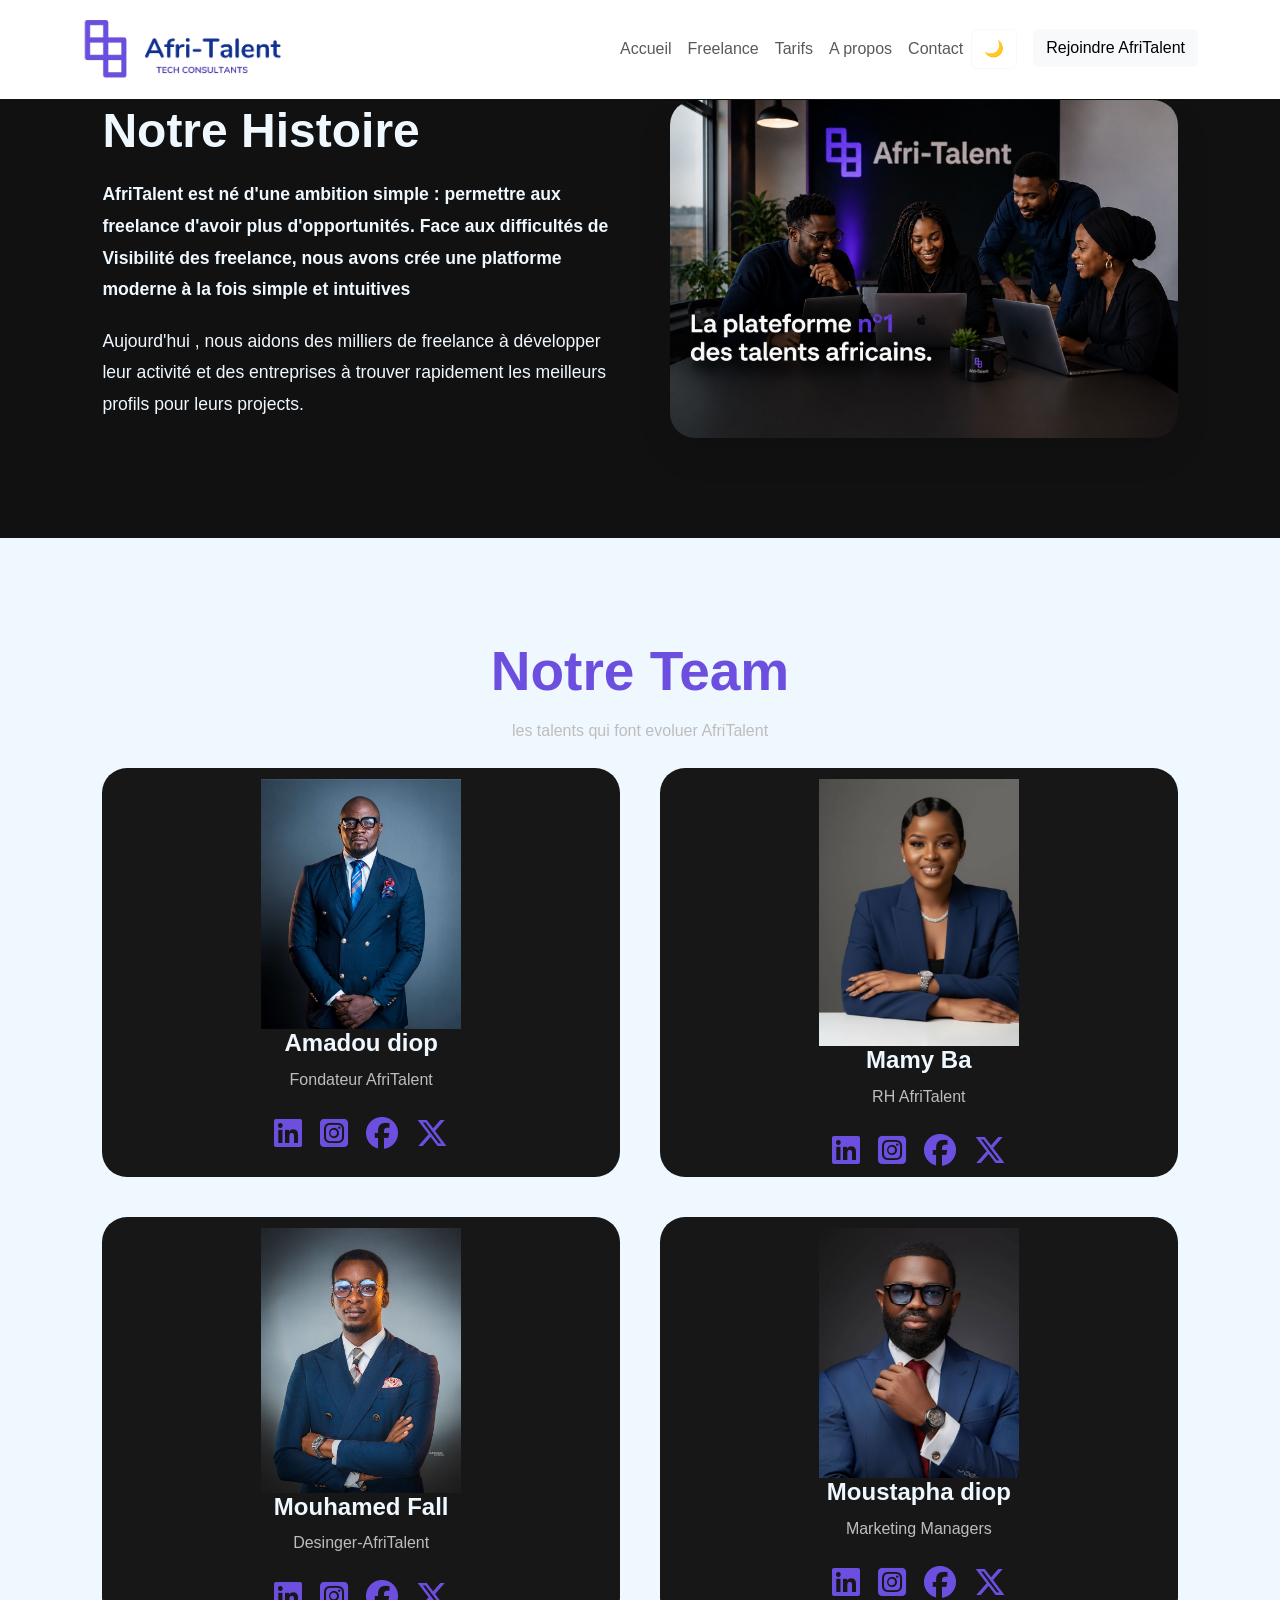
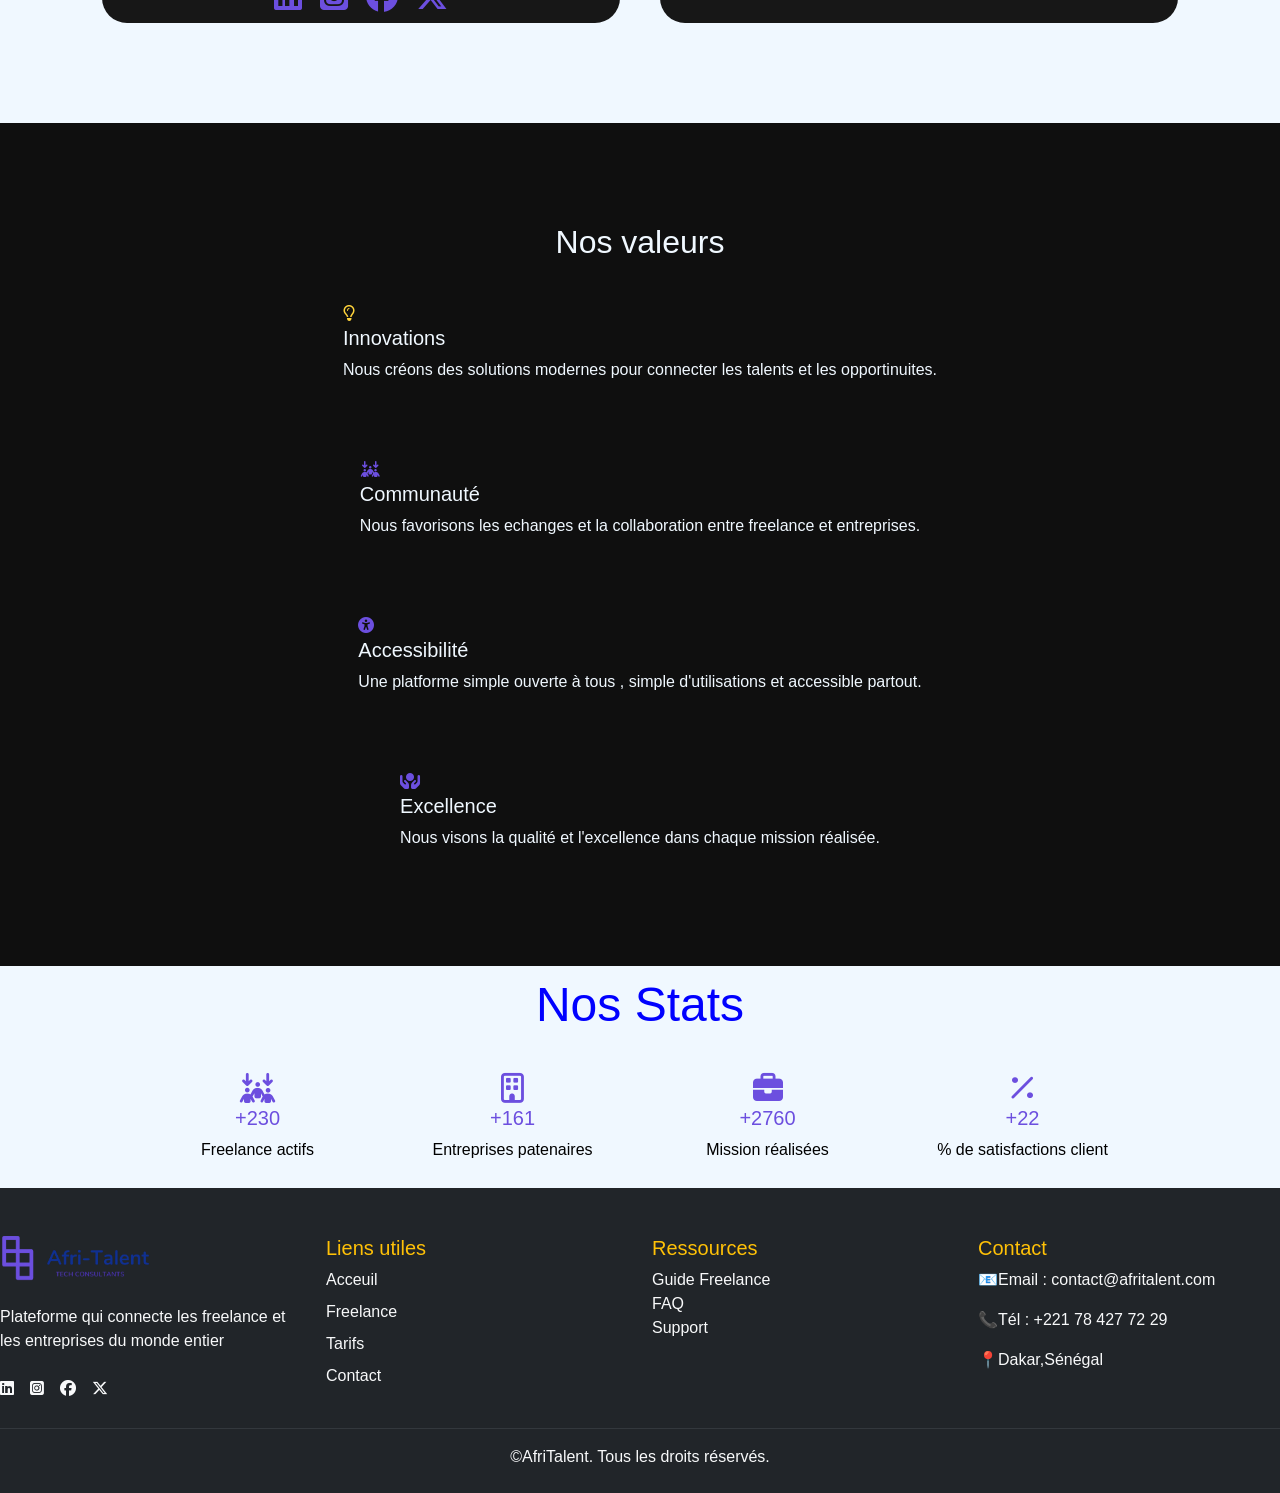
==== commit d9e77765: "JS : compteurs animes au scroll et animations fade-in des sections" ====
--- a/about.html
+++ b/about.html
@@ -21,10 +21,10 @@
 
 </head>
 <header>
-    <nav class="navbar navbar-expand-lg navbar-white bg-white fixed-top">
+    <nav class="navbar navbar-expand-lg  fixed-top">
         <div class="container">
             <a class="navbar-brand" href="index.html">
-                <img src="image/Tech business purple logo.PNG" alt="logo" width="200px" height="auto">
+                <img src="image/Tech_business_purple_logo-removebg-preview.png" alt="logo" width="200px" height="auto">
             </a>
 
             <button class="navbar-toggler" type="button" data-bs-toggle="collapse" data-bs-target="#navMenu"
@@ -39,6 +39,9 @@
                     <li class="nav-item"><a class="nav-link" href="tarifs.html">Tarifs</a></li>
                     <li class="nav-item"><a class="nav-link" href="about.html">A propos</a></li>
                     <li class="nav-item"><a class="nav-link" href="contact.html">Contact</a></li>
+                    <button id="theme-toggle" class="btn btn-outline-light">
+                            🌙  
+                        </button>
                     <li class="nav-itiem ms-3">
                         <a href="index.html" class="btn btn-light">Rejoindre AfriTalent</a>
                     </li>
@@ -48,7 +51,7 @@
     </nav>
 </header>
 <main>
-    <section class="notre-histoire">
+    <section class="notre-histoire fade-in">
         <div class="about-container">
             <div class="about-text">  
             <h2 >Notre Histoire</h2>
@@ -62,7 +65,7 @@
             <img src="image/bg-3.png" alt="">
         </div>
     </section>
-    <section class="team">
+    <section class="team fade-in">
         <h2>Notre Team</h2>
         <p class="team-text">les talents qui font evoluer AfriTalent</p>
         <div class="team-container"> 
@@ -116,7 +119,7 @@
                     </div>
                    
     </section>
-    <section class="valeurs">
+    <section class="valeurs fade-in">
         <h2>Nos valeurs</h2>
         <div class="container-text"> 
         <div>
@@ -144,29 +147,29 @@
         </div>
     </section>
     
-        <section class="stats">
+        <section class="stats fade-in">
             <div class="container">  
             <h2 class="tt-stats">Nos Stats</h2>
             <div class="grid-stats"> 
 
             <div class="card-stats">
               <div class="icon-hero"><i class="fa-solid fa-arrows-down-to-people"></i></div>
-                <h3>+0</h3>
+                <h3 class="counter" data-target="1000">+0</h3>
                 <p>Freelance actifs</p>
             </div>
 <div class="card-stats">
     <div class="icon-hero" ><i class="fa-regular fa-building"></i></div>
-                <h3>+0</h3>
+                <h3 class="counter" data-target="700">+0</h3>
                 <p>Entreprises patenaires</p>
             </div >
             <div class="card-stats"> 
                 <div class="icon-hero"><i class="fa-solid fa-briefcase"></i></div>
-                <h3>+0</h3>
-                <p>Mission réalisées</p>
+                <h3 class="counter" data-target="12000">+0</h3>
+                <p>Mission réalisées</p>    
             </div>
             <div class="card-st"> 
                 <div> <i class="fa-regular fa-percent"></i></div>
-                <h3>+0</h3>
+                <h3 class="counter" data-target="98">+0</h3>
                 <p>% de satisfactions client</p>
             </div>
              </div>
@@ -217,6 +220,9 @@
                                         <p>📧Email : contact@afritalent.com</p>
                                         <p>📞Tél : +221 78 427 72 29</p>
                                         <p>📍</i>Dakar,Sénégal</p>
+                                        <button id="back-to-top">
+    &#8679;
+</button>
                                     </div>
                                      </div>
                                     <hr class="border-secondary">
@@ -226,6 +232,7 @@
                                     </div>
                                     </div>
                             </footer> 
+ 
      
 
 
--- a/css/style.css
+++ b/css/style.css
@@ -34,6 +34,21 @@
 h3 {
     font-family: 'Sora' sans-serif;
 }
+
+/* NAVBAR */
+
+.navbar{
+    transition: all 0.3s ease;
+padding: 15px 5%;
+background-color: var(--primary);
+}
+.navbar.scrolled{
+    background-color: rgba(225,225,225, 0.97);
+    box-shadow: 0 5px 20px rgba(0, 0, 0, 0.2);
+    padding: 8px 5%;
+    backdrop-filter: blur(10px);
+    transition: all  0.3s ease;
+}
 /* HERO SECTIONS */
 .hero {
     background: linear-gradient(rgba(0, 0, 0, 0.5), rgba(0, 0, 0, 0.5)), url("../image/bg-2.png");
@@ -71,7 +86,7 @@
     color: var(--quatery);
     gap: 50px;
     text-decoration: none;
-    border: 1px solid #ffff;
+    border: none;
 
 }
 
@@ -82,11 +97,15 @@
 #btn-hero1,
 #btn-hero2 {
     padding: 20px 10px;
+    border-radius: 20px;
 }
 
 #btn-hero1 {
     background-color: var(--tertiary);
     margin-right: 35px;
+}
+#btn-hero2{
+    background-color: var(--tertiary);
 }
 
 
@@ -185,7 +204,11 @@
     padding: 100px;
     background: var(--tertiary);
 }
-
+.counter{
+    color: var(--tertiary);
+    font-size: 20px;
+    font-family: "Space Grotesk", sans-serif;
+}
 .categorie-titre {
     text-align: center;
     font-size: 2.5rem;
@@ -293,10 +316,10 @@
     font-weight: 500;
 }
 
-.filters .active {
+/* .filters .active {
     background-color: var(--primary);
     color: #111;
-}
+} */
 /* SECTION CARTE FREELANCE */
 .sec-carte {
     background-color: var(--quatery);
@@ -696,7 +719,35 @@
     box-shadow: 0 10px 25px rgba(0, 0, 0, 0.8);
 }
 
-
+/* BUTTON TOP */
+
+#back-to-top{
+    display: flex;
+   position: fixed;
+bottom: 30px;
+right: 30px;
+width: 45px;
+height: 50px;
+border: 1px solid var(--tertiary);
+border-radius: 50%;
+background: var(--tertiary);
+color: #ffff;
+font-size: 2rem;
+align-items: center;
+justify-content: center;
+cursor: pointer;
+opacity: 0;
+
+}
+
+#back-to-top.show{
+    opacity: 1;
+    visibility: visible;
+}
+
+#back-to-top i{
+    color: #000;
+}
 
 
 
@@ -732,6 +783,15 @@
     .navbar {
         padding: 10px 4%;
     }
+/*     
+    BUTTON MODE JOURS/NUITS */
+
+    #theme-toggle{
+        padding: 6px 10px;
+        font-size: 14px;
+        margin-top: 10px;
+        width: 100%;
+    }
 
     /* HERO */
     .hero {
@@ -749,7 +809,7 @@
 
     .hero h2 {
         font-size: 1rem;
-        margin-bottom: 1.5rem;
+        margin-bottom: 8rem;
     }
 
     .hero-btn {
@@ -1186,7 +1246,7 @@
         max-width: 100%;
         padding: 20px 20px;
     }
-
+   
     .card-tarifs h3 {
         font-size: 1rem;
     }
@@ -1372,4 +1432,67 @@
     footer li a {
         font-size: 0.85rem;
     }
+}
+
+/* BUTTON MODE JOURS/NUITS */
+
+body.dark-mode{
+    background-color: #121212;
+    color: var(--primary);
+}
+
+
+body.dark-mode .navbar{
+    background-color: #121212;
+    box-shadow: 0 2px 10px rgba(0, 0, 0, 0.5);
+}
+body.dark-mode .nav-link{
+    color: var(--primary);
+}
+body.dark-mode  .comment,
+body.dark-mode  .categorie,
+body.dark-mode  .sec-carte,
+body.dark-mode  .tarifs,
+body.dark-mode  .team,
+body.dark-mode  .stats
+{
+    background-color: #121212;
+    color: var(--primary);
+
+}
+body.dark-mode  .filters{
+background-color:#121212;
+color: blue;
+}
+body.dark-mode  .filters button {
+    color: var(--quatery);
+}
+
+body.dark-mode  .card-team,
+body.dark-mode  .card-tarifs,
+body.dark-mode  .card-po {
+    background-color: #1e1e1e;
+    border-color: #6C4FDF;
+    color: var(--primary);
+}
+body.dark-mode  .categorie{
+    color: var(--primary);
+}
+
+
+body.dark-mode  .contact-info{
+    color: #000;
+}
+body.dark-mode  .form-label{
+    color: #000;
+}
+
+.fade-in{
+    opacity: 0;
+    transform: translateY(30px);
+    transition: opacity 0.7s ease, transform 0.7s ease;
+} 
+.fade-in.visible {
+    opacity: 1;
+    transform: translateY(0);
 }
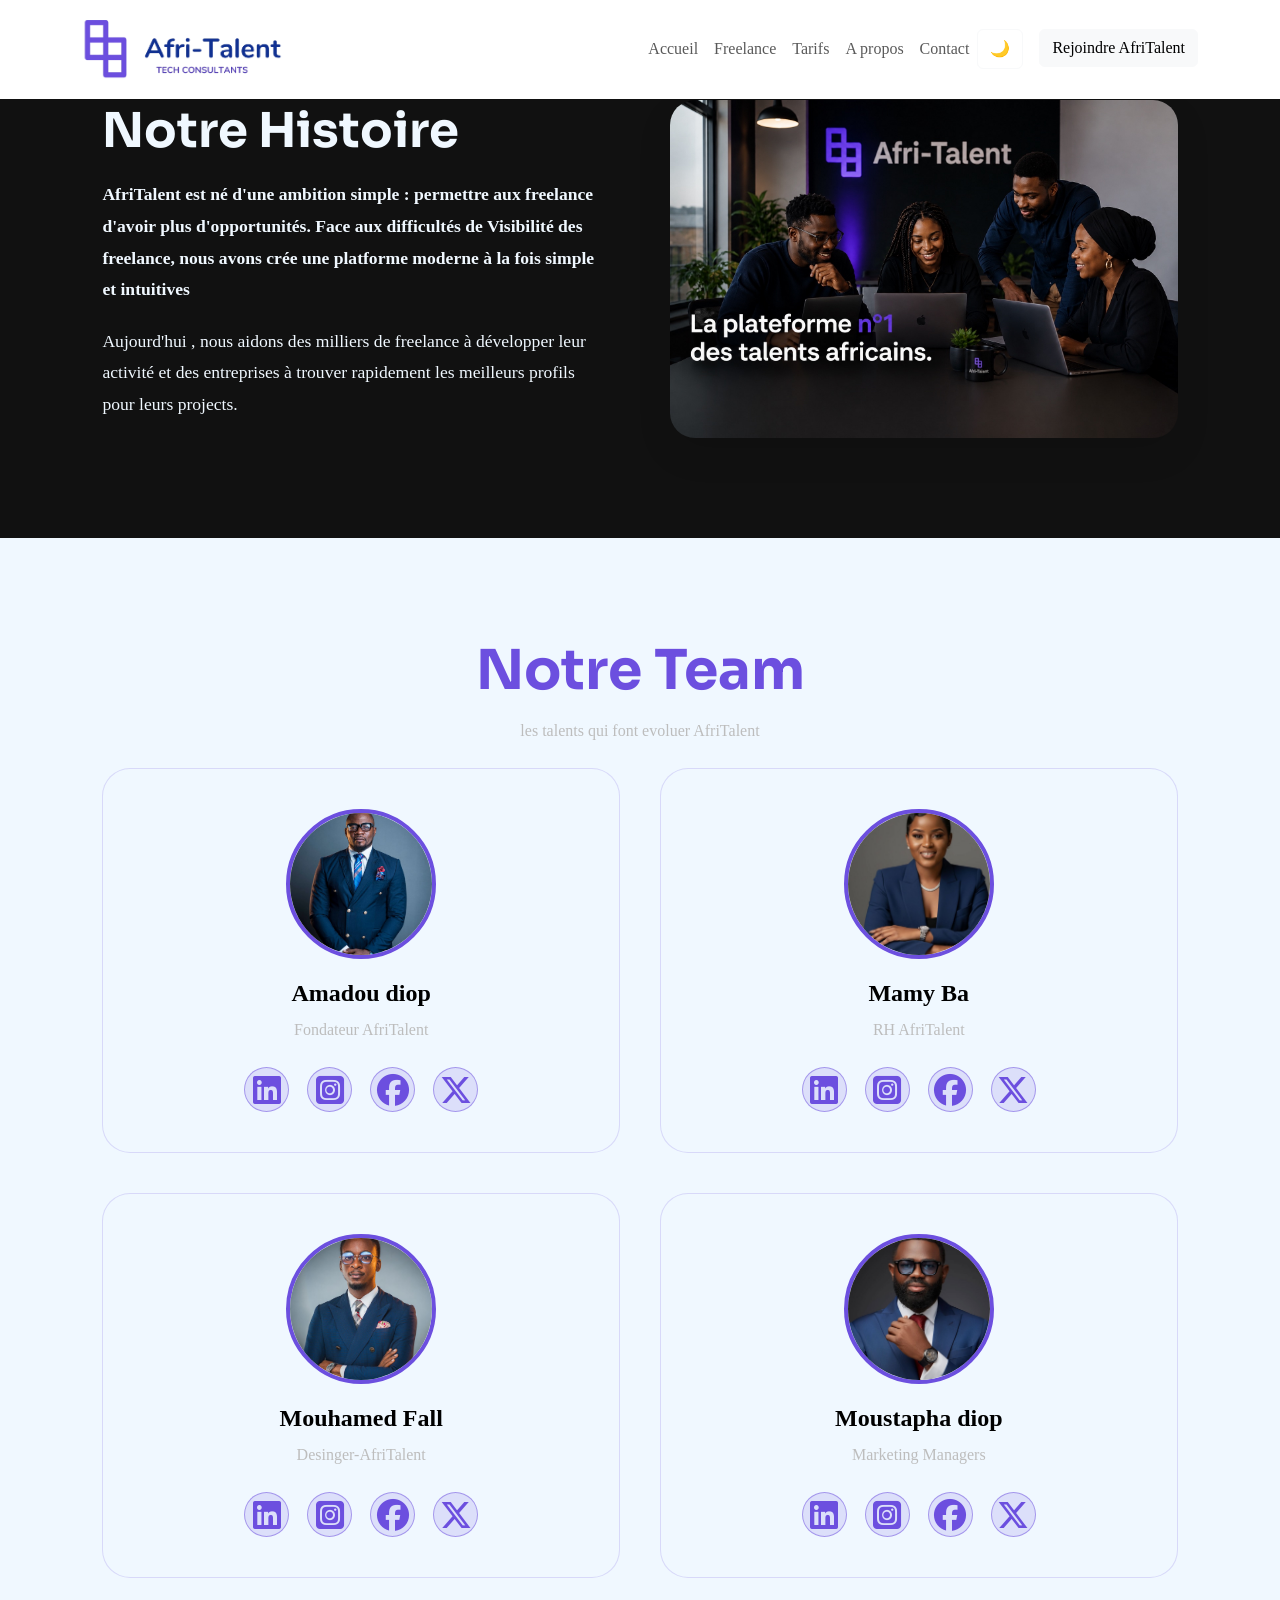
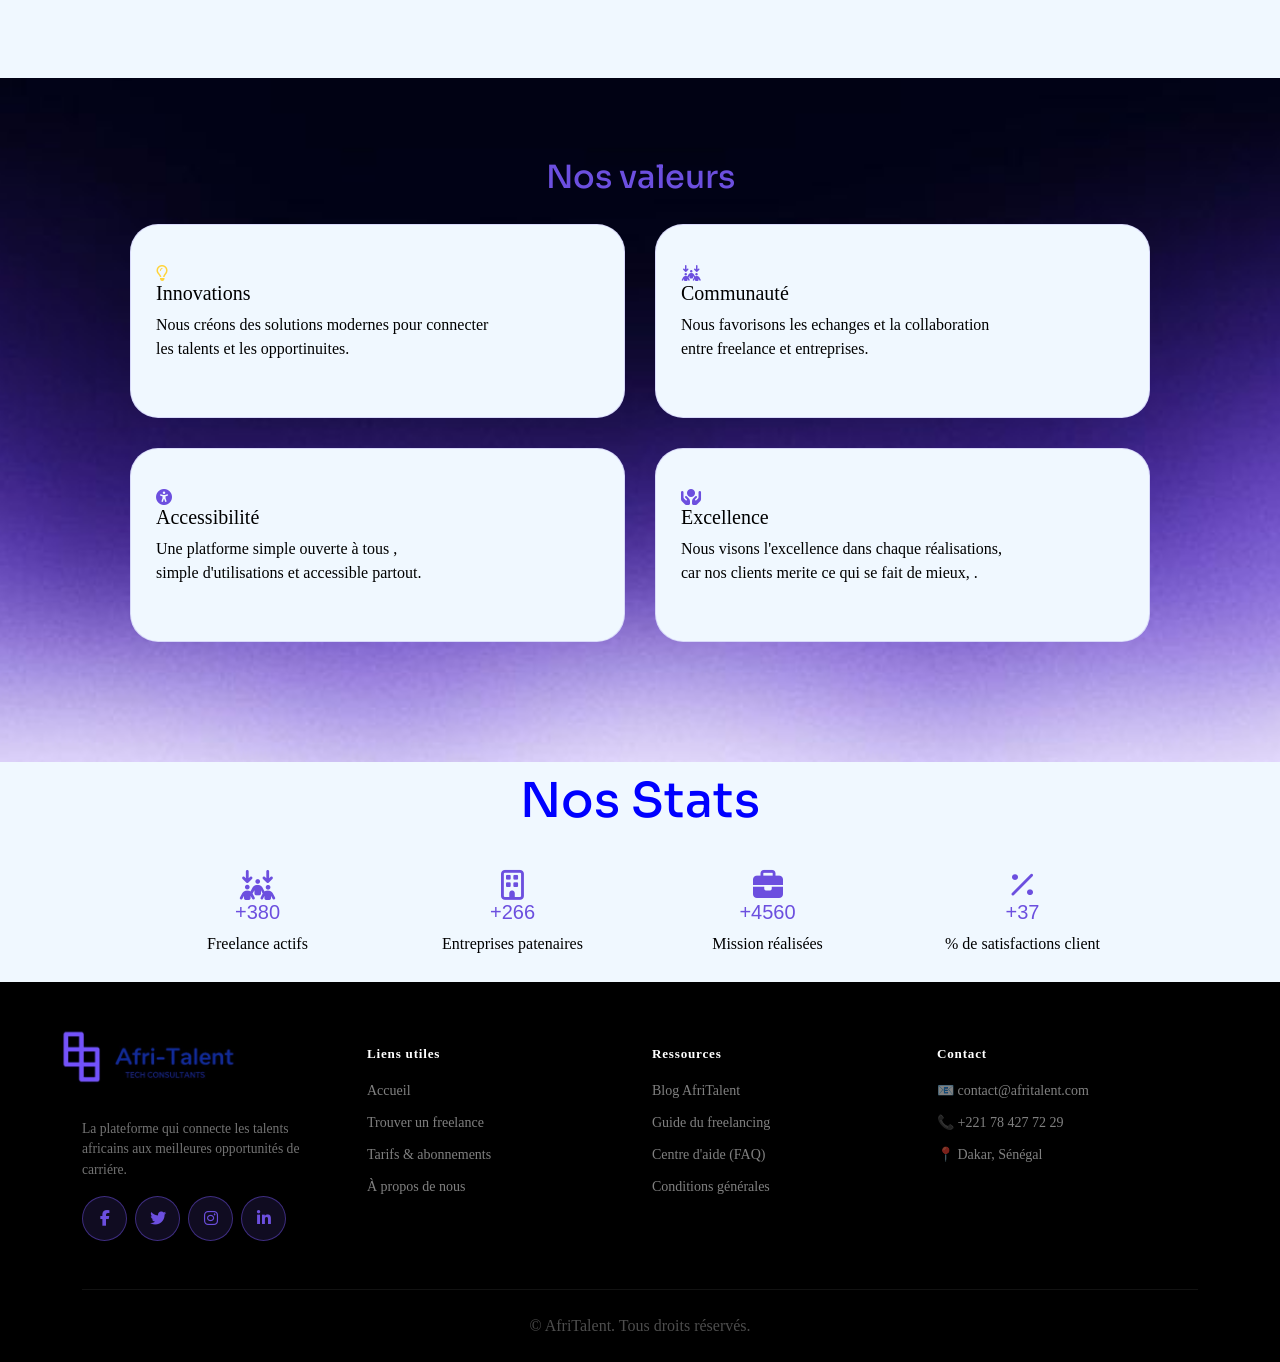
==== commit 0f794197: "Finalisations : corrections responsive , optimisation du code et commentaires" ====
--- a/about.html
+++ b/about.html
@@ -1,244 +1,277 @@
-<!DOCTYPE html>
-<html lang="en">
+<!DOCTYPE >
+<html lang="fr">
 
 <head>
-    <meta charset="UTF-8">
-    <meta name="viewport" content="width=device-width, initial-scale=1.0">
-    <title>AfriTalent about</title>
-    <link rel="stylesheet" href="https://cdn.jsdelivr.net/npm/bootstrap@5.3.8/dist/css/bootstrap.min.css">
-    <link rel="stylesheet" href="https://cdnjs.cloudflare.com/ajax/libs/font-awesome/6.5.0/css/all.min.css">
-    <link rel="stylesheet" href="css/style.css">
-    <link rel="preconnect" href="https://fonts.googleapis.com">
-    <link rel="preconnect" href="https://fonts.gstatic.com" crossorigin>
-    <link href="https://fonts.googleapis.com/css2?family=Montserrat:ital,wght@0,100..900;1,100..900&display=swap"
-        rel="stylesheet">
-    <link rel="preconnect" href="https://fonts.googleapis.com">
-    <link rel="preconnect" href="https://fonts.gstatic.com" crossorigin>
-    <link
-        href="https://fonts.googleapis.com/css2?family=Montserrat:ital,wght@0,100..900;1,100..900&family=Sora:wght@100..800&display=swap"
-        rel="stylesheet">
+<meta charset="UTF-8">
+<meta name="viewport" content="width=device-width, initial-scale=1.0">
+<title>AfriTalent about</title>
+ <!-- LINK DU SITE -->
+<link rel="stylesheet" href="https://cdn.jsdelivr.net/npm/bootstrap@5.3.8/dist/css/bootstrap.min.css">
+<link rel="stylesheet" href="https://cdnjs.cloudflare.com/ajax/libs/font-awesome/6.5.0/css/all.min.css">
+<link rel="stylesheet" href="css/style.css">
+<link rel="preconnect" href="https://fonts.googleapis.com">
+<link rel="preconnect" href="https://fonts.gstatic.com" crossorigin>
+<link href="https://fonts.googleapis.com/css2?family=Montserrat:ital,wght@0,100..900;1,100..900&display=swap"
+rel="stylesheet">
+<link rel="preconnect" href="https://fonts.googleapis.com">
+<link rel="preconnect" href="https://fonts.gstatic.com" crossorigin>
+<link
+href="https://fonts.googleapis.com/css2?family=Montserrat:ital,wght@0,100..900;1,100..900&family=Sora:wght@100..800&display=swap"
+rel="stylesheet">
 
 
 </head>
 <header>
-    <nav class="navbar navbar-expand-lg  fixed-top">
-        <div class="container">
-            <a class="navbar-brand" href="index.html">
-                <img src="image/Tech_business_purple_logo-removebg-preview.png" alt="logo" width="200px" height="auto">
-            </a>
-
-            <button class="navbar-toggler" type="button" data-bs-toggle="collapse" data-bs-target="#navMenu"
-                aria-controls="navMenu" aria-expanded="false" aria-label="Toggle navigation">
-                <span class="navbar-toggler-icon"></span>
-            </button>
-            <div class="collapse navbar-collapse" id="navMenu">
-                <ul class="navbar-nav ms-auto">
-
-                    <li class="nav-item"><a class="nav-link" href="index.html">Accueil</a></li>
-                    <li class="nav-item"><a class="nav-link" href="freelance.html">Freelance</a></li>
-                    <li class="nav-item"><a class="nav-link" href="tarifs.html">Tarifs</a></li>
-                    <li class="nav-item"><a class="nav-link" href="about.html">A propos</a></li>
-                    <li class="nav-item"><a class="nav-link" href="contact.html">Contact</a></li>
-                    <button id="theme-toggle" class="btn btn-outline-light">
-                            🌙  
-                        </button>
-                    <li class="nav-itiem ms-3">
-                        <a href="index.html" class="btn btn-light">Rejoindre AfriTalent</a>
-                    </li>
-                </ul>
-            </div>
-        </div>
-    </nav>
+  <!-- NAVBAR BOOTSTRAP -->
+<nav class="navbar navbar-expand-lg  fixed-top">
+<div class="container">
+    <a class="navbar-brand" href="index.html">
+        <img src="image/Tech_business_purple_logo-removebg-preview.png" alt="logo" width="200px" height="auto">
+    </a>
+
+    <button class="navbar-toggler" type="button" data-bs-toggle="collapse" data-bs-target="#navMenu"
+        aria-controls="navMenu" aria-expanded="false" aria-label="Toggle navigation">
+        <span class="navbar-toggler-icon"></span>
+    </button>
+    <div class="collapse navbar-collapse" id="navMenu">
+        <ul class="navbar-nav ms-auto">
+
+            <li class="nav-item"><a class="nav-link" href="index.html">Accueil</a></li>
+            <li class="nav-item"><a class="nav-link" href="freelance.html">Freelance</a></li>
+            <li class="nav-item"><a class="nav-link" href="tarifs.html">Tarifs</a></li>
+            <li class="nav-item"><a class="nav-link" href="about.html">A propos</a></li>
+            <li class="nav-item"><a class="nav-link" href="contact.html">Contact</a></li>
+            <button id="theme-toggle" class="btn btn-outline-light">
+                    🌙  
+                </button>
+            <li class="nav-itiem ms-3">
+                <a href="contact.html" class="btn btn-light">Rejoindre AfriTalent</a>
+            </li>
+        </ul>
+    </div>
+</div>
+</nav>
 </header>
 <main>
-    <section class="notre-histoire fade-in">
-        <div class="about-container">
-            <div class="about-text">  
-            <h2 >Notre Histoire</h2>
-            <p  class="subtitle">AfriTalent est né d'une ambition simple : permettre aux freelance d'avoir plus d'opportunités. Face aux
-                difficultés de Visibilité des freelance, nous avons crée une platforme moderne à la fois simple et
-                intuitives</p>
-            <p>Aujourd'hui , nous aidons des milliers de freelance à développer leur activité et des entreprises à
-                trouver rapidement les meilleurs profils pour leurs projects.</p>
+  <!-- SECTION NOTRE HISTOIRE -->
+<section class="notre-histoire fade-in">
+<div class="about-container">
+    <div class="about-text">  
+    <h2 >Notre Histoire</h2>
+    <p  class="subtitle">AfriTalent est né d'une ambition simple : permettre aux freelance d'avoir plus d'opportunités. Face aux
+        difficultés de Visibilité des freelance, nous avons crée une platforme moderne à la fois simple et
+        intuitives</p>
+    <p>Aujourd'hui , nous aidons des milliers de freelance à développer leur activité et des entreprises à
+        trouver rapidement les meilleurs profils pour leurs projects.</p>
+</div>
+<div class="about-image">
+    <img src="image/bg-3.png" alt="">
+</div>
+</section>
+<!-- SECTION TEAM -->
+<section class="team fade-in">
+<h2 class="team-small-title">Notre Team</h2>
+<p class="team-text">les talents qui font evoluer AfriTalent</p>
+<div class="team-container"> 
+<div class="card-team">
+    
+    <img src="image/profil m 2.0 2.jpg" alt="Fondateur" width="200px" height="auto">
+    <h5>Amadou diop</h5>
+    <p> Fondateur AfriTalent </p>
+    <div class="icons-about">
+        <i class="fa-brands fa-linkedin fa-2x"> </i>
+        <i class="fa-brands fa-square-instagram fa-2x"></i>
+        <i class="fa-brands fa-facebook fa-2x"></i>
+        <i class="fa-brands fa-x-twitter fa-2x"></i>
+    </div>
+    </div>
+    <div class="card-team">
+        <img src="image/profil f 2.0.jpg" alt="rh" width="200px" height="auto">
+        <h5>Mamy Ba</h5>
+        <p> RH AfriTalent</p>
+        <div class="icons-about">
+            <i class="fa-brands fa-linkedin fa-2x"></i>
+            <i class="fa-brands fa-square-instagram fa-2x"></a></i>
+            <i class="fa-brands fa-facebook fa-2x"></i>
+            <i class="fa-brands fa-x-twitter fa-2x"></a></i>
+
         </div>
-        <div class="about-image">
-            <img src="image/bg-3.png" alt="">
         </div>
-    </section>
-    <section class="team fade-in">
-        <h2>Notre Team</h2>
-        <p class="team-text">les talents qui font evoluer AfriTalent</p>
-        <div class="team-container"> 
         <div class="card-team">
-            <img src="image/profil m 2.0 2.jpg" alt="" width="200px" height="auto">
-            <h5>Amadou diop</h5>
-            <p> Fondateur AfriTalent </p>
+            <img src="image/profil m 2.0.jpg" alt="Designer" width="200px" height="auto">
+            <h5>Mouhamed Fall</h5>
+            <p> Desinger-AfriTalent </p>
             <div class="icons-about">
-                <i class="fa-brands fa-linkedin fa-2x"></i>
-                <i class="fa-brands fa-square-instagram fa-2x"></i>
-                <i class="fa-brands fa-facebook fa-2x"></i>
-                <i class="fa-brands fa-x-twitter fa-2x"></i>
+                <i class="fa-brands fa-linkedin fa-2x"><a href=""></a></i>
+                <i class="fa-brands fa-square-instagram fa-2x"><a href=""></a></i>
+                <i class="fa-brands fa-facebook fa-2x"><a href=""></a></i>
+                <i class="fa-brands fa-x-twitter fa-2x"><a href=""></a></i>
+
             </div>
             </div>
             <div class="card-team">
-                <img src="image/profil f 2.0.jpg" alt="" width="200px" height="auto">
-                <h5>Mamy Ba</h5>
-                <p> RH AfriTalent</p>
-                <div class="icons-about">
-                    <i class="fa-brands fa-linkedin fa-2x"></i>
-                    <i class="fa-brands fa-square-instagram fa-2x"></i>
-                    <i class="fa-brands fa-facebook fa-2x"></i>
-                    <i class="fa-brands fa-x-twitter fa-2x"></i>
+                <img src="image/profil M (4).jpg" alt="Managers" width="200px" height="auto">
+                <h5>Moustapha diop</h5>
+                <p> Marketing Managers </p>
+                <div class="icons-about" >
+                    <i class="fa-brands fa-linkedin fa-2x"><a href=""></a></i>
+                    <i class="fa-brands fa-square-instagram fa-2x"><a href=""></a></i>
+                    <i class="fa-brands fa-facebook fa-2x"><a href=""></a></i>
+                    <i class="fa-brands fa-x-twitter fa-2x"><a href=""></a></i>
 
                 </div>
                 </div>
-                <div class="card-team">
-                    <img src="image/profil m 2.0.jpg" alt="" width="200px" height="auto">
-                    <h5>Mouhamed Fall</h5>
-                    <p> Desinger-AfriTalent </p>
-                    <div class="icons-about">
-                        <i class="fa-brands fa-linkedin fa-2x"></i>
-                        <i class="fa-brands fa-square-instagram fa-2x"></i>
-                        <i class="fa-brands fa-facebook fa-2x"></i>
-                        <i class="fa-brands fa-x-twitter fa-2x"></i>
-
-                    </div>
-                    </div>
-                    <div class="card-team">
-                        <img src="image/profil M (4).jpg" alt="" width="200px" height="auto">
-                        <h5>Moustapha diop</h5>
-                        <p> Marketing Managers </p>
-                        <div class="icons-about" >
-                            <i class="fa-brands fa-linkedin fa-2x"></i>
-                            <i class="fa-brands fa-square-instagram fa-2x"></i>
-                            <i class="fa-brands fa-facebook fa-2x"></i>
-                            <i class="fa-brands fa-x-twitter fa-2x"></i>
-
-                        </div>
-                        </div>
-                    </div>
-                   
-    </section>
-    <section class="valeurs fade-in">
-        <h2>Nos valeurs</h2>
-        <div class="container-text"> 
-        <div>
-            <div><i class="fa-regular fa-lightbulb" style="color: rgb(255, 212, 59);"></i></div>
-            <h5>Innovations</h5>
-            <p>Nous créons des solutions modernes pour connecter les talents et les opportinuites.</p>
-        </div>
-        <div>
-            <div><i class="fa-solid fa-arrows-down-to-people"></i></div>
-            <h5>Communauté</h5>
-            <p>Nous favorisons les echanges et la collaboration entre freelance et entreprises.</p>
-        </div>
-
-        <div>
-            <div> <i class="fa-solid fa-universal-access"></i></div>
-            <h5>Accessibilité</h5>
-            <p>Une platforme simple ouverte à tous , simple d'utilisations et accessible partout.</p>
-        </div>
-       
-        <div>
-            <div><i class="fa-solid fa-hands-holding-circle"></i></div>
-            <h5>Excellence</h5>
-            <p>Nous visons la qualité et l'excellence dans chaque mission réalisée.</p>
-        </div>
-        </div>
-    </section>
-    
-        <section class="stats fade-in">
-            <div class="container">  
-            <h2 class="tt-stats">Nos Stats</h2>
-            <div class="grid-stats"> 
-
-            <div class="card-stats">
-              <div class="icon-hero"><i class="fa-solid fa-arrows-down-to-people"></i></div>
-                <h3 class="counter" data-target="1000">+0</h3>
-                <p>Freelance actifs</p>
             </div>
+            
+</section>
+<!-- SECTION NOS VALEURS  -->
+<section class="valeurs fade-in">
+<h2>Nos valeurs</h2>
+<div class="grid-val"> 
+<div class="val-container">
+    <div><i class="fa-regular fa-lightbulb" style="color: rgb(255, 212, 59);"></i></div>
+    <h5>Innovations</h5>
+    <p>Nous créons des solutions modernes pour connecter <br> les talents et les opportinuites.</p>
+</div>
+<div class="val-container">
+    <div><i class="fa-solid fa-arrows-down-to-people"></i></div>
+    <h5>Communauté</h5>
+    <p>Nous favorisons les echanges et la collaboration <br> entre freelance et entreprises.</p>
+</div>
+
+<div class="val-container">
+    <div> <i class="fa-solid fa-universal-access"></i></div>
+    <h5>Accessibilité</h5>
+    <p>Une platforme simple ouverte à tous ,<br> simple d'utilisations et accessible partout.</p>
+</div>
+
+<div class="val-container">
+    <div><i class="fa-solid fa-hands-holding-circle"></i></div>
+    <h5>Excellence</h5>
+    <p>Nous visons  l'excellence dans chaque  réalisations,<br> car nos clients merite ce qui se fait de mieux, .</p>
+</div>
+</div>
+</section>
+<!-- SECTION STATS -->
+<section class="stats fade-in">
+    <div class="container">  
+    <h2 class="tt-stats">Nos Stats</h2>
+    <div class="grid-stats"> 
+
+    <div class="card-stats">
+      <div class="icon-hero"><i class="fa-solid fa-arrows-down-to-people"></i></div>
+        <h3 class="counter" data-target="1000">+0</h3>
+        <p>Freelance actifs</p>
+    </div>
 <div class="card-stats">
-    <div class="icon-hero" ><i class="fa-regular fa-building"></i></div>
-                <h3 class="counter" data-target="700">+0</h3>
-                <p>Entreprises patenaires</p>
-            </div >
-            <div class="card-stats"> 
-                <div class="icon-hero"><i class="fa-solid fa-briefcase"></i></div>
-                <h3 class="counter" data-target="12000">+0</h3>
-                <p>Mission réalisées</p>    
-            </div>
-            <div class="card-st"> 
-                <div> <i class="fa-regular fa-percent"></i></div>
-                <h3 class="counter" data-target="98">+0</h3>
-                <p>% de satisfactions client</p>
-            </div>
-             </div>
-              </div>
-        </section>
+<div class="icon-hero" ><i class="fa-regular fa-building"></i></div>
+        <h3 class="counter" data-target="700">+0</h3>
+        <p>Entreprises patenaires</p>
+    </div >
+    <div class="card-stats"> 
+        <div class="icon-hero"><i class="fa-solid fa-briefcase"></i></div>
+        <h3 class="counter" data-target="12000">+0</h3>
+        <p>Mission réalisées</p>    
+    </div>
+    <div class="card-st"> 
+        <div> <i class="fa-regular fa-percent"></i></div>
+        <h3 class="counter" data-target="98">+0</h3>
+        <p>% de satisfactions client</p>
+    </div>
+      </div>
+      </div>
+</section>
 </main>
-                            <footer class="bg-dark text-light pt-5 pb-4">
-                                <div class="footer-container">
-                                    <div class="row *"> 
-                                        <div class="col-md-3 " >  
-                                            <div class="d-flex align-items-center gap-3 mb-4">  
-                                            <a href="index.html" class="d-flex align-items-center gap-2">
-                                                <img src="image/Tech_business_purple_logo-removebg-preview.png" alt="" width="150px" height="auto">
-                                            </a>
-                                            </div>
-                                   
-                                    <p>
-                                        Plateforme qui connecte les freelance et les entreprises du monde entier
-                                    </p>
-                                    <div class="d-flex align-items-center gap-3 mt-4">
-                                        <a href="" class="text-light"><i class="fa-brands fa-linkedin fa-1x"></i></a>
-                                        <a href="" class="text-light" ><i class="fa-brands fa-square-instagram fa-1x"></i></a>
-                                        <a href="" class="text-light"><i class="fa-brands fa-facebook fa-1x"></i></a>
-                                        <a href="" class="text-light"> <i class="fa-brands fa-x-twitter fa-1x"></i></a>
-
-                                    </div>
-                                    </div>
-                                    
-                                    <div class="col-md-3 ">
-                                        <h5 class="text-warning">Liens utiles</h5>
-                                        <ul class="list-unstyled">
-                                            <li class="mb-2"><a href="index.html" class="text-light text-decoration-none">Acceuil</a></li>
-                                            <li class="mb-2"><a href="freelance.html" class="text-light text-decoration-none">Freelance</a></li>
-                                            <li class="mb-2"><a href="tarifs.html" class="text-light text-decoration-none">Tarifs</a></li>
-                                            <li class="mb-2"><a href="contact.html" class="text-light text-decoration-none">Contact</a></li>
-                                        </ul>
-                                    </div>
-                                    <div class="col-md-3 ">
-                                        <h5 class="text-warning">Ressources</h5>
-                                        <ul class="list-unstyled">
-                                            <li><a href="freelance.html"  class="text-light text-decoration-none">Guide Freelance</a></li>
-                                            <li><a href="about.html"  class="text-light text-decoration-none">FAQ</a></li>
-                                            <li><a href="contact.html"  class="text-light text-decoration-none">Support</a></li>
-                                        </ul>
-                                    </div>
-                                    <div class="col-md-3 mb-4">
-                                        <h5 class="text-warning">Contact</h5>
-                                        <p>📧Email : contact@afritalent.com</p>
-                                        <p>📞Tél : +221 78 427 72 29</p>
-                                        <p>📍</i>Dakar,Sénégal</p>
-                                        <button id="back-to-top">
-    &#8679;
+                        <!-- === FOOTER === -->
+<footer>
+<div class="container">
+<div class="row g-4">
+  <div class="col-lg-3 col-md-6">
+    <a class="navbar-brand" href="index.html">
+      <img
+        src="image/logo.jpeg"
+        alt="Logo AfriTalent"
+        height="80"
+      />
+    </a>
+    <p class="footer-desc">
+      La plateforme qui connecte les talents africains aux meilleures
+      opportunités de carriére.
+    </p>
+    <div class="mt-3 d-flex gap-2">
+      <a
+        href="https://www.facebook.com/share/17ggmD27HW/?mibextid=wwXIfr"
+        class="social-icon"
+        target="_blank"
+      >
+        <i class="fab fa-facebook-f"></i>
+      </a>
+      <a
+        href="https://x.com/africalens?s=21"
+        class="social-icon"
+        target="_blank"
+      >
+        <i class="fab fa-twitter"></i>
+      </a>
+      <a
+        href="https://www.instagram.com/afri_talent"
+        class="social-icon"
+        target="_blank"
+      >
+        <i class="fab fa-instagram"></i>
+      </a>
+      <a
+        href="https://www.linkedin.com/company/afritalents-nexus/"
+        class="social-icon"
+        target="_blank"
+      >
+        <i class="fab fa-linkedin-in"></i>
+      </a>
+    </div>
+  </div>
+  <div class="col-lg-3 col-md-6">
+    <h6 class="footer-title">Liens utiles</h6>
+    <ul class="footer-links">
+      <li><a href="index.html">Accueil</a></li>
+      <li><a href="freelances.html">Trouver un freelance</a></li>
+      <li><a href="tarifs.html">Tarifs & abonnements</a></li>
+      <li><a href="about.html">À propos de nous</a></li>
+    </ul>
+  </div>
+  <div class="col-lg-3 col-md-6">
+    <h6 class="footer-title">Ressources</h6>
+    <ul class="footer-links">
+      <li><a href="#">Blog AfriTalent</a></li>
+      <li><a href="#">Guide du freelancing</a></li>
+      <li><a href="#">Centre d'aide (FAQ)</a></li>
+      <li><a href="#">Conditions générales</a></li>
+    </ul>
+  </div>
+  <div class="col-lg-3 col-md-6">
+    <h6 class="footer-title">Contact</h6>
+    <ul class="footer-links">
+      <li><a href="#">📧 contact@afritalent.com</a></li>
+      <li><a href="#">📞 +221 78 427 72 29</a></li>
+      <li><a href="#">📍 Dakar, Sénégal</a></li>
+    </ul>
+    <button id="back-to-top">
+&#8679
 </button>
-                                    </div>
-                                     </div>
-                                    <hr class="border-secondary">
-                                    <div class="text-center">
-                                        
-                                        <p class="mb-0">&copy;AfriTalent. Tous les droits réservés.</p>
-                                    </div>
-                                    </div>
-                            </footer> 
- 
-     
-
-
-            <script src="https://cdn.jsdelivr.net/npm/bootstrap@5.3.8/dist/js/bootstrap.bundle.min.js"></script>
-
-            <script src="js/main.js"></script>
-        </body>
+  </div>
+</div>
+<div class="footer-bottom">
+  <span
+    >© <span id="year"></span> AfriTalent. Tous droits réservés.</span>
+</div>
+</div>
+</footer>
+
+
+
+
+    <script src="https://cdn.jsdelivr.net/npm/bootstrap@5.3.8/dist/js/bootstrap.bundle.min.js"></script>
+
+    <script src="js/main.js"></script>
+</body>
 
 </html>
--- a/css/style.css
+++ b/css/style.css
@@ -1,38 +1,32 @@
 /* RESET DE BASE */
-* {
-    margin: 0;
+*{
+     margin: 0;
     padding: 0;
     list-style: none;
     box-sizing: border-box;
-
-
 }
 /* ROOT  */
 :root {
-    --text: #fffff;
     --primary: #ffff;
     --secondary: #000;
     --tertiary: #6C4FDF;
     --quatery: #F0F8FF;
     --bg: #0f0f0f;
-    --card: #1a1a1a;
     line-height: 1.6;
 }
 /* POLICE D'ECRITURE */
 body {
     /* font-family: 'Monserrat', sans-serif; */
     color: var(--text);
-    font-family: "Space Grotesk", sans-serif;
+    font-family: "Space Grotesk";
     font-optical-sizing: auto;
     font-weight: 500;
-    font-style: normal;
-
 }
 
 h1,
 h2,
 h3 {
-    font-family: 'Sora' sans-serif;
+    font-family: 'Sora' ;
 }
 
 /* NAVBAR */
@@ -57,6 +51,7 @@
     background-repeat: no-repeat;
     height: 100vh;
     padding-top: 200px;
+    box-sizing: border-box;
 
 }
 
@@ -76,7 +71,6 @@
 .hero-container {
     text-align: center;
 }
-
 
 .hero-btn {
     gap: 40px;
@@ -129,7 +123,6 @@
 .comment {
     padding: 100px;
     background-color: var(--quatery);
-
 }
 
 .title-cm {
@@ -141,9 +134,7 @@
 .bento-grid {
     display: grid;
     grid-template-columns: repeat(4, 1fr);
-    gap: 2Opx;
-
-
+    gap: 20px;
 }
 
 .card1 {
@@ -155,7 +146,6 @@
     background-color: var(--tertiary);
     color: var(--quatery);
     margin-left: -80px;
-
 }
 
 .card2 {
@@ -213,21 +203,27 @@
     text-align: center;
     font-size: 2.5rem;
     margin-bottom: 50px;
+    
+    color: var(--tertiary);
+    
 }
 
 .categorie-grid {
     display: grid;
     grid-template-columns: repeat(3, 1fr);
-    gap: 30px;
+    gap: 20px;
     width: 100%;
 
 }
 
 .category-card {
-    padding: 40px 30px;
+    padding: 10px ;
     border-radius: 20px;
     text-align: center;
-
+border: 1px solid var(--tertiary);
+margin-bottom: 20px;
+background-color: var(--quatery);
+margin-left: 10px;
 }
 
 .icon-ct {
@@ -235,23 +231,20 @@
     margin-bottom: 20px;
 }
 
-;
-
 .category-card img {
-    width: 12Opx;
+    width: 120px;
     height: 120px;
     object-fit: contain;
 }
 
 .category-card:hover {
-    transform: translateY(-1Opx) scale(1.03);
+  
     box-shadow: 0 10px 30px rgba(108, 79, 223, 0.5);
     background: var(--quatery);
 }
  /* SECTION TEMOINAGE */
 .sec-temoin {
     padding: 50px;
-
 }
 
 .t-t {
@@ -280,21 +273,92 @@
 .cta-content a {
     display: inline-block;
     padding: 15px 35px;
-    /* background: #6C4FDF; */
     border-radius: 10px;
     color: var(--quatery);
     border: 1px solid #fff;
     text-decoration: none;
-
 }
 
 .cta-btn:hover {
-    transform: translateY(0.9, 0.9);
     box-shadow: 5px 20px 50px rgba(0, 0, 0, 0.5);
     cursor: pointer;
     background: var(--tertiary);
     color: var(--quatery);
 }
+
+/* FOOTER */
+
+footer {
+    background: var(--secondary);
+    color: rgba(255, 255, 255, 0.6);
+    padding: 4rem 0 1.5rem;
+}
+
+.footer-brand {
+    font-size: 1.6rem;
+    font-weight: 900;
+    color: white;
+}
+
+footer img{
+    margin-left: -50px;
+    margin-top: -20px;
+}
+
+.footer-desc {
+    font-size: 0.85rem;
+    color: rgba(255, 255, 255, 0.45);
+    margin-top: 0.8rem;
+    max-width: 220px;
+}
+
+.footer-title {
+    color: white;
+    font-size: 0.82rem;
+    font-weight: 700;
+    letter-spacing: 0.06em;
+    margin-bottom: 1rem;
+}
+
+.footer-links {
+    list-style: none;
+    padding: 0;
+}
+
+.footer-links li {
+    margin-bottom: 0.5rem;
+}
+
+.footer-links a {
+    color: rgba(255, 255, 255, 0.5);
+    text-decoration: none;
+    font-size: 0.875rem;
+    transition: color 0.2s;
+}
+.social-icon{
+     color: var(--tertiary);
+   background: rgba(108, 79, 223, 0.15);
+   border: 1px solid rgba(108, 79, 223, 0.5);
+   width: 45px;
+   height: 45px;
+   border-radius: 50%;
+   display: flex;
+   align-items: center;
+   justify-content: center;
+   text-decoration: none;
+}
+
+.footer-bottom {
+    border-top: 1px solid rgba(255, 255, 255, 0.07);
+    padding-top: 1.5rem;
+    margin-top: 3rem;
+    font-size: 0.8rem;
+    color: rgba(255, 255, 255, 0.3);
+   text-align: center;
+    gap: 0.5rem;
+    font-size: 1em;
+}
+
 /* FREELANCE */
 /* SECTION FILTRE */
 .filters {
@@ -306,20 +370,14 @@
 
 .filters button {
     background-color: transparent;
-
     border: 2px solid var(--tertiary);
     padding: 10px 20px;
     margin: 5px;
     border-radius: 30px;
-    cursor: pointer;
     font-size: 16px;
     font-weight: 500;
 }
 
-/* .filters .active {
-    background-color: var(--primary);
-    color: #111;
-} */
 /* SECTION CARTE FREELANCE */
 .sec-carte {
     background-color: var(--quatery);
@@ -329,11 +387,6 @@
 .sec-carte img {
 
     object-fit: cover;
-    border-radius: 15px;
-    width: 100%;
-    height: 320px;
-
-
 }
 /* TARIFS
 SECTION TARIFS */
@@ -350,8 +403,7 @@
     border-radius: 15px;
     padding: 50px;
     width: 300px;
-    position: relative;
-    padding: 20Px;
+    padding: 20px;
 }
 
 .card-po button {
@@ -398,7 +450,6 @@
     display: flex;
     justify-content: center;
     gap: 60px;
-    flex-wrap: wrap;
 }
 
 .badge {
@@ -413,12 +464,16 @@
     width: 300px;
     position: relative;
 }
+.card-tarifs:hover{
+    color: var(--quatery);
+     transform: translateY(-10px);
+    box-shadow: 0 25px 70px rgba(108,79,223,0.35);
+}
 
 .card-tarifs h3 {
     color: var(--quatery);
     margin-bottom: 10px;
 }
-
 
 .card-tarifs h1 {
     font-size: 16px;
@@ -501,10 +556,30 @@
 /* VAL SECTIONS */
 .valeurs {
     padding: 100px;
-    color: var(--quatery);
-    background: var(--bg);
-
-}
+    color: var(--secondary);
+    background: url("../image/bg-site.jpg");
+    background-repeat: no-repeat;
+    background-size: cover;
+    background-position: center;
+
+}
+.valeurs h2{
+    color: #6C4FDF;
+    margin-top: -20px;
+}
+.grid-val{
+    display: grid;
+    grid-template-columns: repeat(2,1fr);
+    gap: 30px;
+    padding: 20px 30px;
+}
+.val-container{
+    background: var(--quatery);
+    padding: 40px 25px;
+    border-radius: 28px;
+    border: 1px solid  rgba(108,79,223,0.18);
+}
+
 
 .valeurs i {
     color: var(--tertiary);
@@ -515,18 +590,11 @@
     font-size: 2rem;
 }
 
-.container-text {
-    display: flex;
-    justify-content: center;
-    align-items: center;
-    gap: 60px;
-    margin-top: 40px;
-    flex-wrap: wrap;
-}
+
 /* SECTION TEAM */
 .team {
     padding: 100px 8%;
-    background-color: var(--quatery);
+    background-color:var(--quatery);
     text-align: center;
 }
 
@@ -535,11 +603,11 @@
     font-weight: bold;
     color: var(--tertiary);
     margin-bottom: 15px;
-    text-align: center;
+   
 }
 
 .team-text {
-    color: var(--quatery);
+    color: #bdbdbd;
     margin-bottom: 70px;
     font-size: 18px;
 }
@@ -551,56 +619,65 @@
 }
 
 .card-team {
-    background: #171717;
-    padding: 10px 10px;
-    border-radius: 25px;
-    overflow: hidden;
-    position: relative;
-    border: 1px solid transparent;
-
-}
-
-.team-card img {
-    border-radius: 15px;
+    background: var(--quatery);
+    padding: 40px 25px;
+    border-radius: 28px;
+    border: 1px solid  rgba(108,79,223,0.18);
+    transition: 0.3s ease;
+
+}
+.card-team:hover{
+    transform: translateY(-10px);
+    box-shadow: 0 25px 70px rgba(108,79,223,0.35);
+}
+
+.card-team img {
+    border-radius: 50%;
     object-fit: cover;
-    width: 140px;
-    height: 140px;
+    width: 150px;
+    height: 150px;
     margin-bottom: 20px;
-    border: 4px solid #6C4FDF;
-
+    border: 4px solid var(--tertiary);
 }
 
 .team h5 {
     font-size: 24px;
     margin-bottom: 10px;
     font-weight: bold;
-    color: var(--quatery);
+    color: var(--secondary);
 }
 
 .team p {
-    text-align: center;
     color: #bdbdbd;
     font-size: 16px;
     margin-bottom: 25px;
+    text-align: center;
 }
 
 .icons-about {
-    text-align: center;
     display: flex;
     justify-content: center;
     gap: 18px;
 }
 
 .icons-about i {
-    color: #6C4FDF;
-    transition: 0.3s;
-    cursor: pointer;
+    color: var(--tertiary);
+   background: rgba(108, 79, 223, 0.15);
+   border: 1px solid rgba(108, 79, 223, 0.5);
+   width: 45px;
+   height: 45px;
+   border-radius: 50%;
+   display: flex;
+   align-items: center;
+   justify-content: center;
+}
+.icons-about i:hover{
+    background: var(--tertiary);
+    color: #fff;
 }
 /* SECTIONS STATS ABOUT */
 .stats {
     padding: 10px;
-    /* background: #111; */
-    /* color: var(--quatery); */
     text-align: center;
     background: var(--quatery);
 }
@@ -610,7 +687,6 @@
     margin-bottom: 40px;
     font-size: 3rem;
     color: blue;
-
 }
 
 .stats i {
@@ -627,19 +703,19 @@
 }
 
 .stats-cles {
-
     display: flex;
-    justify-content: center;
     align-items: center;
     gap: 60px;
     margin-top: 40px;
-    flex-wrap: wrap;
 }
 /* CONTACT  
 SECTION FORM */
-.info-c {
-    padding-top: 120px;
-    text-decoration: underline;
+.contact h2 {
+    padding-top: 110px;
+    color: var(--tertiary);
+    text-align: center;
+    font-size: 40px;
+    margin-top: 1rem;
 }
 
 form {
@@ -659,7 +735,6 @@
 .form-control:focus {
     border-color: var(--tertiary);
     box-shadow: 0 0 8px rgba(0, 0, 0, 0.1);
-
 }
 
 .form-label {
@@ -679,7 +754,6 @@
 .contact-info h2 {
     font-size: 38px;
     margin-bottom: 10px;
-
 }
 
 .contact-info p {
@@ -707,20 +781,666 @@
 }
 
 .info-box span {
-
     font-size: 16px;
 }
+
 /* SECTION MAP */
 .map {
     display: block;
     border-radius: 20px;
     margin-top: 30px;
-    overflow: hidden;
+    margin-bottom: -20px;
     box-shadow: 0 10px 25px rgba(0, 0, 0, 0.8);
 }
 
+
+/* TABLETTE 768px */
+@media(max-width:768px) {
+
+    /* NAVBAR */
+    .navbar {
+        padding: 10px 4%;
+    }
+/*     
+    BUTTON MODE JOURS/NUITS */
+
+    #theme-toggle{
+        padding: 6px 10px;
+        font-size: 14px;
+        margin-top: 10px;
+        width: 100%;
+    }
+
+    /* HERO */
+    .hero {
+        padding: 80px 5% 60px;
+        min-height: auto;
+    }
+
+    .hero h1 {
+        font-size: 1.8rem;
+        line-height: 1.3;
+
+        margin-top: 120px;
+
+    }
+
+    .hero h2 {
+        font-size: 1rem;
+        margin-bottom: 8rem;
+    }
+
+    .hero-btn {
+        flex-direction: row;
+        justify-content: center;
+        flex-wrap: wrap;
+        gap: 12px;
+    }
+
+    .hero-btn a {
+        padding: 12px 18px;
+        font-size: 0.9rem;
+        min-width: 140px;
+
+
+    }
+
+    .hero-stats {
+        gap: 25px;
+    }
+
+    .hero-stats h3 {
+        font-size: 1.4rem;
+    }
+
+    /* COMMENT CA MARCHE */
+    .comment {
+        padding: 60px 4%;
+    }
+
+    .title-cm {
+        font-size: 1.6rem;
+        margin-bottom: 30px;
+    }
+
+    .bento-grid {
+        display: grid;
+        grid-template-columns: 1fr 1fr;
+        grid-template-rows: auto auto;
+        gap: 14px;
+    }
+
+    .card1 {
+        grid-column: 1;
+        grid-row: 1;
+        margin: 0;
+    }
+
+    .card2 {
+        grid-column: 2;
+        grid-row: 1;
+        margin: 0;
+    }
+
+    .card3 {
+        grid-column: 1;
+        grid-row: 2;
+        margin: 0;
+    }
+
+    .card4 {
+        grid-column: 2;
+        grid-row: 2;
+        margin: 0;
+    }
+
+    .card1,
+    .card2,
+    .card3,
+    .card4 {
+        padding: 22px 16px;
+    }
+
+    /* CATEGORIES */
+    .categorie {
+        padding: 60px 4%;
+    }
+
+    .categorie-titre {
+        font-size: 1.6rem;
+        margin-bottom: 30px;
+    }
+
+    .categorie-grid {
+        grid-template-columns: repeat(3, 1fr);
+        gap: 14px;
+    }
+
+    .category-card {
+        padding: 22px 12px;
+    }
+
+    .category-card img {
+        width: 65px;
+        height: 65px;
+    }
+
+    .category-card h3 {
+        font-size: 0.85rem;
+    }
+
+    .category-card p {
+        font-size: 0.78rem;
+    }
+
+    /* TEMOIGNAGES */
+    .testimonials {
+        padding: 60px 4%;
+    }
+
+    /* CTA */
+    .cta {
+        padding: 60px 5%;
+    }
+
+    .cta-content h2 {
+        font-size: 1.6rem;
+    }
+
+    .cta-content a {
+        padding: 12px 28px;
+    }
+
+    /* TARIFS */
+    .tarifs {
+        padding: 60px 4%;
+    }
+
+    .tarifs h2 {
+        font-size: 1.6rem;
+        margin-bottom: 30px;
+    }
+
+    .tarifs-container {
+        flex-direction: row;
+        flex-wrap: wrap;
+        justify-content: center;
+        gap: 16px;
+    }
+
+    .card-tarifs {
+        width: 50%;
+        max-width: 320px;
+        padding: 24px 18px;
+    }
+
+    /* FILTRES */
+    .filters {
+        padding: 100px  25px;
+    }
+
+    .filters button {
+        padding: 8px 12px;
+        font-size: 12px;
+        margin: 3px;
+    }
+
+    /* FREELANCE CARDS */
+    .sec-carte {
+        padding: 40px 0;
+    }
+
+    /* ABOUT */
+    .notre-histoire {
+        padding: 100px 5% 60px;
+    }
+
+    .about-container {
+        flex-direction: column;
+        gap: 35px;
+    }
+
+    .about-text {
+        text-align: center;
+    }
+
+    .about-image {
+        width: 100%;
+        max-width: 500px;
+        margin: 0 auto;
+    }
+
+    .notre-histoire h2 {
+        font-size: 2rem;
+        text-align: center;
+    }
+
+    .subtitle {
+        font-size: 1rem;
+    }
+
+    /* TEAM */
+    .team {
+        padding: 60px 4%;
+    }
+
+    .team h2 {
+        font-size: 2rem;
+    }
+
+    .team-container {
+        display: grid;
+        grid-template-columns: repeat(2, 1fr);
+        gap: 16px;
+    }
+
+    .card-team {
+        padding: 20px 14px;
+        
+    }
+
+    .card-team img {
+        height: 160px;
+    }
+
+    /* VALEURS */
+    .valeurs {
+        padding: 60px 4%;
+    }
+
+    .valeurs h2 {
+        font-size: 1.6rem;
+        margin-bottom: 35px;
+    }
+
+    .container-text {
+        display: grid;
+        grid-template-columns: repeat(2, 1fr);
+        gap: 16px;
+    }
+
+    .container-text>div {
+        padding: 24px 16px;
+    }
+
+    .valeurs i {
+        font-size: 1.8rem;
+    }
+
+    .container-text h5 {
+        font-size: 0.95rem;
+    }
+
+    .container-text p {
+        font-size: 0.85rem;
+    }
+
+    /* STATS */
+    .stats {
+        padding: 60px 4%;
+    }
+
+    .tt-stats {
+        font-size: 1.6rem;
+    }
+
+    .grid-stats {
+        grid-template-columns: repeat(2, 1fr);
+        gap: 14px;
+    }
+
+    .card-stats {
+        padding: 22px 14px;
+    }
+
+    .card-stats h3 {
+        font-size: 1.6rem;
+    }
+
+    /* CONTACT */
+    .contact {
+        padding-top: 20px;
+        padding-bottom: 40px;
+    }
+
+    .info-c {
+        padding-top: 90px;
+        font-size: 1.4rem;
+    }
+
+    .contact-info {
+        margin-top: 20px;
+        padding: 22px;
+    }
+
+    form {
+        padding: 20px;
+    }
+
+    .info-box {
+        padding: 12px;
+        gap: 12px;
+    }
+
+    /* FOOTER */
+    .footer-container .row {
+        flex-direction: column;
+        gap: 24px;
+    }
+
+}
+
+/* MOBILE 375px */
+
+@media  (max-width: 375px){
+
+    /* NAVBAR */
+    .navbar-brand img {
+        width: 140px;
+    }
+    /* HERO */
+    .hero {
+        padding: 20%;
+    }
+
+    .hero h1 {
+        font-size: 1.4rem;
+        line-height: 1.3;
+    }
+
+    .hero h2 {
+        font-size: 0.9rem;
+    }
+
+    .hero-btn {
+flex-direction: column;
+align-items: center;
+       width: 100%; 
+        gap: 10px;
+       
+    }
+#btn-hero1, #btn-hero2{
+    width: 85%;
+    padding: 13px 10px;
+    text-align: center;
+    display: block;
+}
+#btn-hero1{
+    margin-left: -20px;
+}
+    
+
+    .hero-stats {
+        gap: 15px;
+    }
+
+    .hero-stats h3 {
+        font-size: 1.2rem;
+    }
+
+    .hero-stats span {
+        font-size: 0.8rem;
+    }
+
+    .icon-hero {
+        font-size: 1.4rem;
+    }
+
+    /* BENTO */
+    .bento-grid {
+        display: grid;
+        flex-direction: column;
+        gap: 10px;
+    }
+
+    .card1{
+        padding: 30px;
+    border-radius: 20px;
+    grid-column: span 1;
+    grid-row: span 1;
+    }
+.card2{
+    padding: 20px;
+    grid-row:span1 ;
+    grid-column: span2;
+}
+    .title-cm {
+        font-size: 1.3rem;
+    }
+
+    .icon {
+        font-size: 1.6rem;
+    }
+
+    
+
+   
+    /* TARIFS */
+    .tarifs-container {
+        display: flex ;
+        flex-direction: column;
+       align-items: center;
+       gap: 20px;
+    }
+
+    .card-tarifs {
+        width: 50%;
+        max-width: 320px;
+        padding: 24px 18px;
+        
+    }
+   
+    .card-tarifs h3 {
+        font-size: 1rem;
+    }
+
+    .card-tarifs h1 {
+        font-size: 1.5rem;
+    }
+
+    .card-tarifs ul li {
+        font-size: 0.82rem;
+    }
+
+    .tarifs h2 {
+        font-size: 1.3rem;
+    }
+
+    /* FILTRES */
+    .filters {
+        padding: 85px 3% 20px;
+    }
+
+    .filters button {
+        padding: 6px 9px;
+        font-size: 11px;
+        margin: 2px;
+    }
+
+    /* ABOUT */
+    .notre-histoire {
+        padding: 85px 4% 50px;
+    }
+
+    .notre-histoire h2 {
+        font-size: 1.5rem;
+    }
+
+    .subtitle {
+        font-size: 0.9rem;
+    }
+
+    .notre-histoire p {
+        font-size: 0.88rem;
+    }
+
+    /* TEAM */
+  .team{
+    padding: 50px 15px;
+  }
+  .team-container{
+    display:grid ;
+    grid-template-columns: 1fr;
+    gap: 25px;
+  }
+    .card-team img {
+       width: 130px;
+       height: 130px;
+    }
+
+    .card-team h5 {
+        font-size: 0.88rem;
+    }
+.card-team{
+    width: 100%;
+    padding: 30px 15px;
+
+}
+
+    .icons-about i {
+        width: 36px;
+        height: 36px;
+        font-size: 18px;
+    }
+
+    .team h2 {
+        font-size:34px;
+    }
+
+    /* VALEURS */
+    .grid-val {
+        display: grid;
+         grid-template-columns: 1fr;
+        gap: 10px;
+    }
+
+    .val-container{
+        width: 100%;
+        box-sizing: border-box;
+    }
+    .valeurs i {
+        font-size: 1.5rem;
+    }
+
+    .container-text h5 {
+        font-size: 0.85rem;
+    }
+
+    .container-text p {
+        font-size: 0.78rem;
+    }
+
+    .valeurs h2 {
+        font-size: 1.3rem;
+    }
+
+    /* STATS */
+    .grid-stats {
+        grid-template-columns: 1fr 1fr;
+        gap: 10px;
+    }
+
+    .card-stats {
+        padding: 16px 10px;
+    }
+
+    .card-stats h3 {
+        font-size: 1.3rem;
+    }
+
+    .card-stats p {
+        font-size: 0.78rem;
+    }
+
+    .tt-stats {
+        font-size: 1.3rem;
+    }
+
+
+    /* CONTACT */
+    .info-c {
+        font-size: 1.1rem;
+        padding-top: 85px;
+    }
+
+    form {
+        padding: 14px 12px;
+    }
+
+    .form-control {
+        padding: 9px;
+        font-size: 0.88rem;
+    }
+
+    .form-label {
+        font-size: 0.88rem;
+    }
+
+    .contact-info {
+        padding: 16px;
+    }
+
+    .info-box {
+        padding: 10px;
+        gap: 10px;
+    }
+
+    .info-box i {
+        font-size: 1rem;
+    }
+
+    .info-box h4 {
+        font-size: 0.85rem;
+    }
+
+    .info-box span {
+        font-size: 0.78rem;
+    }
+
+    .map {
+        margin: 14px 0;
+    }
+
+    /* FOOTER */
+    .footer-container {
+        padding: 0 14px;
+    }
+
+    footer p {
+        font-size: 0.85rem;
+    }
+
+    footer h5 {
+        font-size: 0.95rem;
+    }
+
+    footer li a {
+        font-size: 0.85rem;
+    }
+}
+@media (max-width:430px) {
+    .categorie-grid{
+        grid-template-columns: repeat(2,1fr);
+        gap: 10px;
+    }
+    .category-card{
+        margin-left: 0;
+        width: 100%;
+    }
+    .team-container{
+        display: flex;
+        flex-direction: column;
+        gap: 25px;
+    }
+    .card-team{
+        width: 100%;
+        box-sizing: border-box;
+    }
+    .grid-val{
+        grid-template-columns: 1fr;
+    }
+}
 /* BUTTON TOP */
-
 #back-to-top{
     display: flex;
    position: fixed;
@@ -735,9 +1455,7 @@
 font-size: 2rem;
 align-items: center;
 justify-content: center;
-cursor: pointer;
 opacity: 0;
-
 }
 
 #back-to-top.show{
@@ -747,694 +1465,9 @@
 
 #back-to-top i{
     color: #000;
-}
-
-
-
-
-
-
-
-/* DESKTOP 1200px */
-@media(max-width:1200px) {
-    .hero h1 {
-        font-size: 2.5rem;
-    }
-
-    .bento-grid {
-        gap: 15px;
-    }
-
-    .team-container {
-        grid-template-columns: repeat(4, 1fr);
-    }
-
-    .grid-stats {
-        grid-template-columns: repeat(2, 1fr);
-    }
-}
-
-
-
-/* TABLETTE 768px */
-@media(max-width:768px) {
-
-    /* NAVBAR */
-    .navbar {
-        padding: 10px 4%;
-    }
-/*     
-    BUTTON MODE JOURS/NUITS */
-
-    #theme-toggle{
-        padding: 6px 10px;
-        font-size: 14px;
-        margin-top: 10px;
-        width: 100%;
-    }
-
-    /* HERO */
-    .hero {
-        padding: 80px 5% 60px;
-        min-height: auto;
-    }
-
-    .hero h1 {
-        font-size: 1.8rem;
-        line-height: 1.3;
-
-        margin-top: 120px;
-
-    }
-
-    .hero h2 {
-        font-size: 1rem;
-        margin-bottom: 8rem;
-    }
-
-    .hero-btn {
-        flex-direction: row;
-        justify-content: center;
-        flex-wrap: wrap;
-        gap: 12px;
-    }
-
-    .hero-btn a {
-        padding: 12px 18px;
-        font-size: 0.9rem;
-        min-width: 140px;
-
-
-    }
-
-    .hero-stats {
-        gap: 25px;
-    }
-
-    .hero-stats h3 {
-        font-size: 1.4rem;
-    }
-
-    /* COMMENT CA MARCHE */
-    .comment {
-        padding: 60px 4%;
-    }
-
-    .title-cm {
-        font-size: 1.6rem;
-        margin-bottom: 30px;
-    }
-
-    .bento-grid {
-        display: grid;
-        grid-template-columns: 1fr 1fr;
-        grid-template-rows: auto auto;
-        gap: 14px;
-    }
-
-    .card1 {
-        grid-column: 1;
-        grid-row: 1;
-        margin: 0;
-    }
-
-    .card2 {
-        grid-column: 2;
-        grid-row: 1;
-        margin: 0;
-    }
-
-    .card3 {
-        grid-column: 1;
-        grid-row: 2;
-        margin: 0;
-    }
-
-    .card4 {
-        grid-column: 2;
-        grid-row: 2;
-        margin: 0;
-    }
-
-    .card1,
-    .card2,
-    .card3,
-    .card4 {
-        padding: 22px 16px;
-    }
-
-    /* CATEGORIES */
-    .categorie {
-        padding: 60px 4%;
-    }
-
-    .categorie-titre {
-        font-size: 1.6rem;
-        margin-bottom: 30px;
-    }
-
-    .categorie-grid {
-        grid-template-columns: repeat(3, 1fr);
-        gap: 14px;
-    }
-
-    .category-card {
-        padding: 22px 12px;
-    }
-
-    .category-card img {
-        width: 65px;
-        height: 65px;
-    }
-
-    .category-card h3 {
-        font-size: 0.85rem;
-    }
-
-    .category-card p {
-        font-size: 0.78rem;
-    }
-
-    /* TEMOIGNAGES */
-    .testimonials {
-        padding: 60px 4%;
-    }
-
-    /* CTA */
-    .cta {
-        padding: 60px 5%;
-    }
-
-    .cta-content h2 {
-        font-size: 1.6rem;
-    }
-
-    .cta-content a {
-        padding: 12px 28px;
-    }
-
-    /* TARIFS */
-    .tarifs {
-        padding: 60px 4%;
-    }
-
-    .tarifs h2 {
-        font-size: 1.6rem;
-        margin-bottom: 30px;
-    }
-
-    .tarifs-container {
-        flex-direction: row;
-        flex-wrap: wrap;
-        justify-content: center;
-        gap: 16px;
-    }
-
-    .card-tarifs {
-        width: calc(50% - 10px);
-        max-width: 320px;
-        padding: 24px 18px;
-    }
-
-    /* FILTRES */
-    .filters {
-        padding: 100px 3% 25px;
-    }
-
-    .filters button {
-        padding: 8px 12px;
-        font-size: 12px;
-        margin: 3px;
-    }
-
-    /* FREELANCE CARDS */
-    .sec-carte {
-        padding: 40px 0;
-    }
-
-    /* ABOUT */
-    .notre-histoire {
-        padding: 100px 5% 60px;
-    }
-
-    .about-container {
-        flex-direction: column;
-        gap: 35px;
-    }
-
-    .about-text {
-        text-align: center;
-    }
-
-    .about-image {
-        width: 100%;
-        max-width: 500px;
-        margin: 0 auto;
-    }
-
-    .notre-histoire h2 {
-        font-size: 2rem;
-        text-align: center;
-    }
-
-    .subtitle {
-        font-size: 1rem;
-    }
-
-    /* TEAM */
-    .team {
-        padding: 60px 4%;
-    }
-
-    .team h2 {
-        font-size: 2rem;
-    }
-
-    .team-container {
-        grid-template-columns: repeat(2, 1fr);
-        gap: 16px;
-    }
-
-    .card-team {
-        padding: 20px 14px;
-    }
-
-    .card-team img {
-        height: 160px;
-    }
-
-    /* VALEURS */
-    .valeurs {
-        padding: 60px 4%;
-    }
-
-    .valeurs h2 {
-        font-size: 1.6rem;
-        margin-bottom: 35px;
-    }
-
-    .container-text {
-        display: grid;
-        grid-template-columns: repeat(2, 1fr);
-        gap: 16px;
-    }
-
-    .container-text>div {
-        padding: 24px 16px;
-    }
-
-    .valeurs i {
-        font-size: 1.8rem;
-    }
-
-    .container-text h5 {
-        font-size: 0.95rem;
-    }
-
-    .container-text p {
-        font-size: 0.85rem;
-    }
-
-    /* STATS */
-    .stats {
-        padding: 60px 4%;
-    }
-
-    .tt-stats {
-        font-size: 1.6rem;
-    }
-
-    .grid-stats {
-        grid-template-columns: repeat(2, 1fr);
-        gap: 14px;
-    }
-
-    .card-stats {
-        padding: 22px 14px;
-    }
-
-    .card-stats h3 {
-        font-size: 1.6rem;
-    }
-
-    /* CONTACT */
-    .contact {
-        padding-top: 20px;
-        padding-bottom: 40px;
-    }
-
-    .info-c {
-        padding-top: 90px;
-        font-size: 1.4rem;
-    }
-
-    .contact-info {
-        margin-top: 20px;
-        padding: 22px;
-    }
-
-    form {
-        padding: 20px;
-    }
-
-    .info-box {
-        padding: 12px;
-        gap: 12px;
-    }
-
-    /* FOOTER */
-    .footer-container .row {
-        flex-direction: column;
-        gap: 24px;
-    }
-
-    .footer-container [class="col-md"] {
-        width: 100%;
-    }
-}
-
-/* MOBILE 375px */
-
-@media(max-width:375px){
-
-    /* NAVBAR */
-    .navbar-brand img {
-        width: 140px;
-    }
-
-
-    /* HERO */
-    .hero {
-        padding: 20%;
-    }
-
-    .hero h1 {
-        font-size: 1.4rem;
-        line-height: 1.3;
-    }
-
-    .hero h2 {
-        font-size: 0.9rem;
-    }
-
-    .hero-btn {
-flex-direction: column;
-align-items: center;
-       width: 100%; 
-        gap: 10px;
-       
-    }
-#btn-hero1, #btn-hero2{
-    width: 85%;
-    padding: 13px 10px;
-    min-height: unset;
-    text-align: center;
-    display: block;
-}
-#btn-hero1{
-    margin-left: -20px;
-}
-    
-
-    .hero-stats {
-        gap: 15px;
-    }
-
-    .hero-stats h3 {
-        font-size: 1.2rem;
-    }
-
-    .hero-stats span {
-        font-size: 0.8rem;
-    }
-
-    .icon-hero {
-        font-size: 1.4rem;
-    }
-
-    /* BENTO */
-    .bento-grid {
-        display: grid;
-        flex-direction: column;
-        gap: 10px;
-    }
-
-    .card1{
-        padding: 30px;
-    border-radius: 20px;
-    grid-column: span 1;
-    grid-row: span 1;
-    }
-.card2{
-    padding: 20px;
-    grid-row:span1 ;
-    grid-column: span2;
-}
-    .title-cm {
-        font-size: 1.3rem;
-    }
-
-    .icon {
-        font-size: 1.6rem;
-    }
-
-    /* CATEGORIES */
-    .categorie-grid {
-        grid-template-columns: 1fr 1fr;
-        gap: 10px;
-    }
-
-    .category-card {
-        padding: 16px 10px;
-    }
-
-    .category-card img {
-        width: 50px;
-        height: 50px;
-    }
-
-    .category-card h3 {
-        font-size: 0.78rem;
-    }
-
-    .category-card p {
-        font-size: 0.72rem;
-    }
-
-    .categorie-titre {
-        font-size: 1.3rem;
-    }
-
-    /* CTA */
-    .cta-content h2 {
-        font-size: 1.2rem;
-    }
-
-    .cta-content a {
-        padding: 11px 20px;
-        font-size: 0.88rem;
-    }
-
-    /* TARIFS */
-    .tarifs-container {
-        flex-direction: column ;
-        align-items: center;
-    }
-
-    .card-tarifs {
-        width: 100%;
-        max-width: 100%;
-        padding: 20px 20px;
-    }
-   
-    .card-tarifs h3 {
-        font-size: 1rem;
-    }
-
-    .card-tarifs h1 {
-        font-size: 1.5rem;
-    }
-
-    .card-tarifs ul li {
-        font-size: 0.82rem;
-    }
-
-    .tarifs h2 {
-        font-size: 1.3rem;
-    }
-
-    /* FILTRES */
-    .filters {
-        padding: 85px 3% 20px;
-    }
-
-    .filters button {
-        padding: 6px 9px;
-        font-size: 11px;
-        margin: 2px;
-    }
-
-    /* ABOUT */
-    .notre-histoire {
-        padding: 85px 4% 50px;
-    }
-
-    .notre-histoire h2 {
-        font-size: 1.5rem;
-    }
-
-    .subtitle {
-        font-size: 0.9rem;
-    }
-
-    .notre-histoire p {
-        font-size: 0.88rem;
-    }
-
-    /* TEAM */
-    .team-container {
-        flex-direction: column ;
-        align-items: center;
-        gap: 12px;
-    }
-
-    .card-team {
-        padding:  10px;
-    }
-
-    .card-team img {
-        height: 80px;
-        object-fit: cover;
-    }
-
-    .card-team h5 {
-        font-size: 0.88rem;
-    }
-
-    .card-team p {
-        font-size: 0.78rem;
-    }
-
-    .icons-about i {
-        font-size: 0.9rem;
-    }
-
-    .team h2 {
-        font-size: 1.5rem;
-    }
-
-    /* VALEURS */
-    .container-text {
-        grid-template-columns: 1fr 1fr ;
-        gap: 10px;
-    }
-
-    .container-text>div {
-        padding: 18px 12px;
-    }
-
-    .valeurs i {
-        font-size: 1.5rem;
-    }
-
-    .container-text h5 {
-        font-size: 0.85rem;
-    }
-
-    .container-text p {
-        font-size: 0.78rem;
-    }
-
-    .valeurs h2 {
-        font-size: 1.3rem;
-    }
-
-    /* STATS */
-    .grid-stats {
-        grid-template-columns: 1fr 1fr;
-        gap: 10px;
-    }
-
-    .card-stats {
-        padding: 16px 10px;
-    }
-
-    .card-stats h3 {
-        font-size: 1.3rem;
-    }
-
-    .card-stats p {
-        font-size: 0.78rem;
-    }
-
-    .tt-stats {
-        font-size: 1.3rem;
-    }
-
-
-    /* CONTACT */
-    .info-c {
-        font-size: 1.1rem;
-        padding-top: 85px;
-    }
-
-    form {
-        padding: 14px 12px;
-    }
-
-    .form-control {
-        padding: 9px;
-        font-size: 0.88rem;
-    }
-
-    .form-label {
-        font-size: 0.88rem;
-    }
-
-    .contact-info {
-        padding: 16px;
-    }
-
-    .info-box {
-        padding: 10px;
-        gap: 10px;
-    }
-
-    .info-box i {
-        font-size: 1rem;
-    }
-
-    .info-box h4 {
-        font-size: 0.85rem;
-    }
-
-    .info-box span {
-        font-size: 0.78rem;
-    }
-
-    .map {
-        margin: 14px 0;
-    }
-
-    /* FOOTER */
-    .footer-container {
-        padding: 0 14px;
-    }
-
-    footer p {
-        font-size: 0.85rem;
-    }
-
-    footer h5 {
-        font-size: 0.95rem;
-    }
-
-    footer li a {
-        font-size: 0.85rem;
-    }
-}
-
-/* BUTTON MODE JOURS/NUITS */
+    opacity: 0;
+}
+/* BUTTON MODE JOURS/NUITS (drak-mode)*/
 
 body.dark-mode{
     background-color: #121212;
@@ -1450,7 +1483,6 @@
     color: var(--primary);
 }
 body.dark-mode  .comment,
-body.dark-mode  .categorie,
 body.dark-mode  .sec-carte,
 body.dark-mode  .tarifs,
 body.dark-mode  .team,
@@ -1460,6 +1492,7 @@
     color: var(--primary);
 
 }
+
 body.dark-mode  .filters{
 background-color:#121212;
 color: blue;
@@ -1476,7 +1509,10 @@
     color: var(--primary);
 }
 body.dark-mode  .categorie{
-    color: var(--primary);
+    color: var(--secondary);
+}
+body.dark-mode .card-team h5{
+    color: var(--quatery);
 }
 
 
@@ -1486,7 +1522,6 @@
 body.dark-mode  .form-label{
     color: #000;
 }
-
 .fade-in{
     opacity: 0;
     transform: translateY(30px);
